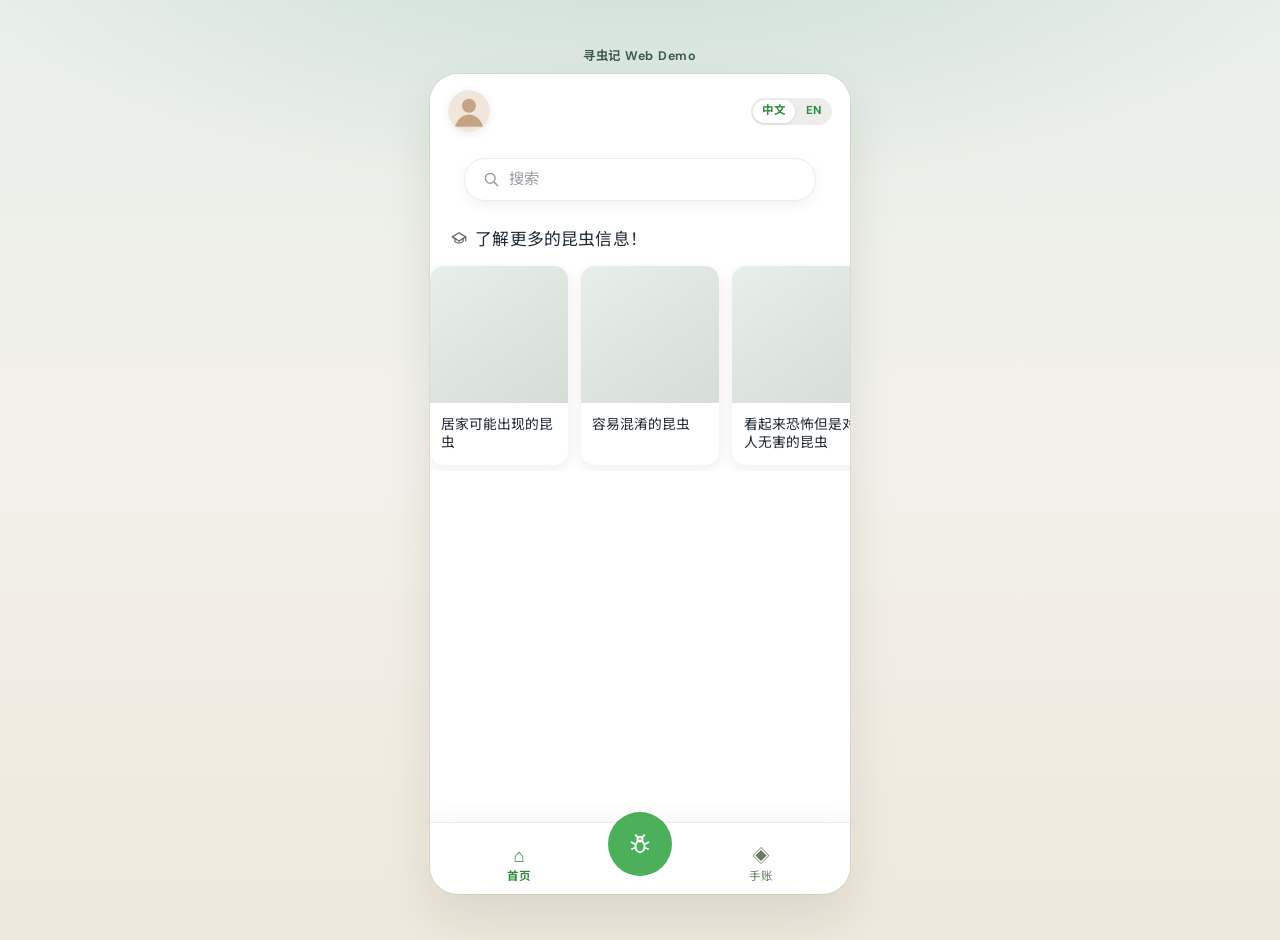
==== index.html @ 789ea796 "Publish 寻虫记 Web Demo" ====
<!DOCTYPE html>
<html lang="zh-CN">
  <head>
    <meta charset="UTF-8" />
    <meta
      name="viewport"
      content="width=device-width, initial-scale=1, viewport-fit=cover, maximum-scale=1"
    />
    <meta name="theme-color" content="#3A857E" />
    <meta name="description" content="寻虫记 · 昆虫识别与收藏" />
    <link rel="icon" type="image/png" sizes="32x32" href="./brand/favicon-32.png" />
    <link rel="icon" type="image/png" sizes="64x64" href="./brand/icon-64.png" />
    <link rel="apple-touch-icon" href="./brand/apple-touch-icon.png" />
    <link rel="manifest" href="./brand/manifest.webmanifest" />
    <title>寻虫记</title>
    <link rel="preconnect" href="https://fonts.googleapis.com" />
    <link rel="preconnect" href="https://fonts.gstatic.com" crossorigin />
    <link
      href="https://fonts.googleapis.com/css2?family=DM+Sans:ital,opsz,wght@0,9..40,400;0,9..40,500;0,9..40,600;0,9..40,700;1,9..40,400&family=Noto+Sans+SC:wght@400;500;600;700&display=swap"
      rel="stylesheet"
    />
    <style>
      html,
      body {
        margin: 0;
        min-height: 100%;
        background: #e8efe9;
      }
      #boot-splash {
        position: fixed;
        inset: 0;
        z-index: 9999;
        display: grid;
        place-items: center;
        background: #f5f5f4;
        transition: opacity 0.28s ease, visibility 0.28s ease;
      }
      #boot-splash.is-leaving {
        opacity: 0;
        visibility: hidden;
        pointer-events: none;
      }
      #boot-splash .boot-mark {
        width: min(42vw, 168px);
        height: min(42vw, 168px);
        border-radius: 28px;
        overflow: hidden;
        background: #fff url("./brand/splash-256.png") center / contain no-repeat;
        box-shadow: 0 16px 40px rgba(58, 133, 126, 0.18);
        animation: boot-breathe 1.6s ease-in-out infinite;
      }
      #boot-splash .boot-mark img {
        width: 100%;
        height: 100%;
        display: block;
        object-fit: contain;
        background: #fff;
      }
      #boot-splash .boot-caption {
        margin: 18px 0 0;
        text-align: center;
        font-family: "Noto Sans SC", "PingFang SC", "Microsoft YaHei", sans-serif;
        font-size: 15px;
        font-weight: 500;
        letter-spacing: 0.08em;
        color: #3a857e;
      }
      #boot-splash .boot-hint {
        display: none;
        box-sizing: border-box;
        max-width: 22rem;
        margin: 16px auto 0;
        padding: 12px 14px;
        border-radius: 12px;
        background: #fff;
        color: #3a4a48;
        font-family: "Noto Sans SC", "PingFang SC", "Microsoft YaHei", sans-serif;
        font-size: 13px;
        font-weight: 400;
        line-height: 1.55;
        letter-spacing: 0;
        text-align: left;
      }
      #boot-splash .boot-hint a {
        color: #2f6f69;
        word-break: break-all;
      }
      @keyframes boot-breathe {
        0%,
        100% {
          opacity: 0.78;
          transform: scale(0.96);
        }
        50% {
          opacity: 1;
          transform: scale(1);
        }
      }
      @media (prefers-reduced-motion: reduce) {
        #boot-splash .boot-mark {
          animation: none;
        }
      }
    </style>
    <script type="module" crossorigin src="./assets/index-dEVXGHU-.js"></script>
    <link rel="stylesheet" crossorigin href="./assets/index-CAF-JW89.css">
  </head>
  <body>
    <div id="boot-splash" aria-busy="true" aria-live="polite">
      <div>
        <div class="boot-mark">
          <img src="./brand/splash-256.png" width="168" height="168" alt="寻虫记" onerror="this.style.visibility='hidden'" />
        </div>
        <p class="boot-caption" id="boot-caption">正在打开寻虫记</p>
        <p class="boot-hint" id="boot-hint">
          这一页只是启动画面，不能点。你现在打开的是本地下载的网页文件，程序进不来。请把下面这一整行复制到地址栏打开：
          <br />
          <a id="boot-demo-link" href="https://holycube.github.io/xunchongji-web/">https://holycube.github.io/xunchongji-web/</a>
        </p>
      </div>
    </div>
    <div id="root"></div>
    <script>
      (function () {
        var splash = document.getElementById("boot-splash");
        var hint = document.getElementById("boot-hint");
        var caption = document.getElementById("boot-caption");
        var isLocalFile = location.protocol === "file:";
        if (isLocalFile && hint) {
          hint.style.display = "block";
          if (caption) caption.textContent = "还没进入软件";
          return;
        }
        window.setTimeout(function () {
          if (splash && !splash.classList.contains("is-leaving")) {
            splash.classList.add("is-leaving");
          }
        }, 8000);
      })();
    </script>
  </body>
</html>
---- assets/index-CAF-JW89.css ----
.guide-screen{height:100%;min-height:100%;display:flex;flex-direction:column;background:#f3f8f1;overflow:hidden}.guide-topbar{flex:0 0 auto;display:grid;grid-template-columns:2.5rem 1fr 2.5rem;align-items:center;gap:.35rem;padding:.65rem .75rem;padding-top:calc(.65rem + env(safe-area-inset-top,0px));border-bottom:1px solid rgba(0,0,0,.06);background:#fffffff5;position:sticky;top:0;z-index:4}.guide-topbar-btn{appearance:none;border:0;background:transparent;width:2.5rem;height:2.5rem;border-radius:50%;font:inherit;font-size:1.25rem;color:var(--ink);cursor:pointer}.guide-topbar-btn:hover{background:var(--accent-soft)}.guide-topbar-title{margin:0;text-align:center;font-size:1.05rem;font-weight:700}.guide-topbar-spacer{width:2.5rem;height:2.5rem}.guide-body{flex:1 1 auto;min-height:0;padding:0;padding-bottom:calc(env(safe-area-inset-bottom,0px) + 1.5rem);overflow-y:auto;-webkit-overflow-scrolling:touch}.guide-slide{margin:0;padding:1.35rem 1.15rem 1.5rem;border-radius:0;box-shadow:none;border:0;break-inside:avoid}.guide-slide--promo{background:transparent;box-shadow:none}.guide-slide--full-card{padding:0;overflow:hidden;background:transparent}.guide-full-card-img{display:block;width:100%;height:auto;max-height:none;object-fit:contain;vertical-align:top}.guide-sr-only{position:absolute;width:1px;height:1px;padding:0;margin:-1px;overflow:hidden;clip:rect(0,0,0,0);white-space:nowrap;border:0}.guide-slide--doc{background:transparent;border:0;box-shadow:none;padding-bottom:2rem}.guide-slide-eyebrow{margin:0 0 .35rem;font-size:.72rem;font-weight:650;letter-spacing:.04em;color:var(--muted);text-transform:none}.guide-slide-title{margin:0;font-size:1.55rem;font-weight:750;line-height:1.25;color:var(--ink);letter-spacing:-.02em}.guide-slide-title-accent,.guide-slide--promo .guide-slide-title-accent{color:#2b7fd4}.guide-slide-sub{margin:.45rem 0 0;font-size:.92rem;line-height:1.45;color:var(--muted)}.guide-steps{list-style:none;margin:1rem 0 0;padding:0;display:flex;flex-direction:column;gap:.55rem}.guide-step{display:flex;align-items:center;gap:.7rem;padding:.65rem .75rem;border-radius:12px;background:#ffffffd9;border:1px solid rgba(220,230,216,.9)}.guide-step-n{flex:0 0 auto;width:1.65rem;height:1.65rem;border-radius:50%;display:grid;place-items:center;font-size:.85rem;font-weight:700;color:#fff;background:var(--grad-spring-vivid)}.guide-step-label{font-size:.95rem;font-weight:650;color:var(--ink)}.guide-visual{margin-top:1.05rem;margin-left:-1.15rem;margin-right:-1.15rem;border-radius:0;overflow:hidden;background:transparent;border:0}.guide-visual-img{display:block;width:100%;height:auto;max-height:none;object-fit:contain}.guide-visual--placeholder{min-height:10.5rem;margin-left:-1.15rem;margin-right:-1.15rem;display:flex;flex-direction:column;align-items:center;justify-content:center;gap:.4rem;padding:1.25rem 1rem;background:linear-gradient(135deg,#ffffff8c,#e6eee2a6);border:0;border-top:1.5px dashed #c5d4c0;border-bottom:1.5px dashed #c5d4c0;border-radius:0}.guide-visual-ph-label{font-size:.95rem;font-weight:750;color:var(--ink);letter-spacing:.06em}.guide-visual-ph-note{max-width:16rem;text-align:center;font-size:.78rem;line-height:1.4;color:var(--muted)}.guide-visual-caption{margin:0;padding:.55rem 1.15rem .7rem;font-size:.8rem;line-height:1.4;color:var(--ink);background:transparent}.guide-visual-caption--on-ph{margin-top:.35rem;padding:.4rem .65rem;border-radius:999px;background:#fff;box-shadow:0 2px 8px #1a2e180f;font-weight:600;font-size:.78rem}.guide-tags{list-style:none;margin:.9rem 0 0;padding:0;display:flex;flex-wrap:wrap;gap:.45rem}.guide-tag{display:inline-flex;align-items:center;padding:.35rem .7rem;border-radius:var(--radius-pill);font-size:.78rem;font-weight:650;border:1px solid transparent;background:#fff}.guide-tag--neutral{color:var(--ink);border-color:var(--line)}.guide-tag--good{color:#1f6b32;background:var(--accent-soft);border-color:#c8e8c4}.guide-tag--caution{color:#9a4a12;background:var(--warn-soft);border-color:#f0d4b0}.guide-tag--info{color:#1a5f9e;background:#e8f3fc;border-color:#c5daf0}.guide-bullets{margin:1rem 0 0;padding:0 0 0 1.1rem;display:flex;flex-direction:column;gap:.65rem}.guide-bullets li{font-size:.88rem;line-height:1.5;color:var(--ink)}@media print{.guide-topbar{position:static;border-bottom:0}.guide-topbar-btn,.guide-topbar-spacer{display:none}.guide-body{padding:0}.guide-slide{margin:0;min-height:90vh;box-shadow:none;border-radius:0}.tab-bar,.app-bar{display:none!important}}.home-screen{min-height:100%;display:flex;flex-direction:column;background:#fff;overflow:auto;padding-bottom:1rem}.home-header{display:flex;align-items:center;justify-content:space-between;padding:1rem 1.15rem .25rem;flex:0 0 auto}.home-search-wrap{flex:0 0 auto;display:flex;justify-content:center;padding:1.35rem 1.35rem 0}.home-search{width:100%;max-width:22rem;display:flex;align-items:center;gap:.45rem;padding:.6rem 1.05rem;border-radius:999px;background:#fff;border:1px solid #ebebeb;box-shadow:0 4px 14px #0000000f}.home-search-icon{display:grid;place-items:center;color:#9aa0a6;flex:0 0 auto}.home-search input{flex:1 1 auto;min-width:0;border:0;background:transparent;font:inherit;font-size:.95rem;color:var(--ink);outline:none}.home-search input::placeholder{color:#9aa0a6}.home-avatar-btn{position:relative;flex:0 0 auto;width:42px;height:42px;padding:0;border:0;border-radius:50%;background:#fff;box-shadow:0 2px 10px #00000014;display:grid;place-items:center;overflow:visible}.home-avatar-btn svg{display:block;width:100%;height:100%;border-radius:50%}.home-themes{flex:1 1 auto;display:flex;flex-direction:column;gap:.85rem;padding:1.55rem 0 1.25rem;min-height:0}.home-themes-head{display:flex;align-items:center;gap:.45rem;padding:0 1.25rem}.home-themes-icon{display:grid;place-items:center;color:#5f6b63;flex:0 0 auto}.home-themes-title{margin:0;font-size:1.05rem;font-weight:400;color:#1f2933;letter-spacing:.01em}.home-themes-rail{display:flex;gap:.85rem;overflow-x:auto;overflow-y:hidden;padding:.15rem 1.25rem .35rem;scroll-snap-type:x proximity;-webkit-overflow-scrolling:touch;scrollbar-width:none}.home-themes-rail::-webkit-scrollbar{display:none}.home-theme-card{appearance:none;border:0;background:#fff;flex:0 0 auto;width:8.6rem;padding:0;border-radius:14px;overflow:hidden;box-shadow:0 4px 14px #141c1014;text-align:left;scroll-snap-align:start;cursor:pointer;display:flex;flex-direction:column}.home-theme-card:active{transform:scale(.98)}.home-theme-cover{width:100%;aspect-ratio:1 / 1;background:#eef1ee;overflow:hidden}.home-theme-cover img{display:block;width:100%;height:100%;object-fit:cover}.home-theme-cover-fallback{display:block;width:100%;height:100%;background:linear-gradient(145deg,#e8eee8,#d5ddd6)}.home-theme-label{display:block;padding:.7rem .7rem .85rem;font-size:.86rem;font-weight:400;line-height:1.35;color:#1f2933}.profile-screen{--profile-hue: 72;--profile-bg0: hsl(72 55% 92%);--profile-bg1: hsl(94 48% 94%);--profile-bg2: hsl(72 20% 99%);--profile-ink: hsl(72 28% 22%);--profile-muted: hsl(72 12% 46%);--profile-card-shadow: 0 10px 28px hsl(72 30% 40% / .08);min-height:100%;display:flex;flex-direction:column;position:relative;background:linear-gradient(180deg,var(--profile-bg0) 0%,var(--profile-bg1) 38%,var(--profile-bg2) 78%);color:var(--profile-ink)}.profile-topbar{display:flex;align-items:center;justify-content:space-between;padding:.75rem 1rem .15rem;position:relative;z-index:2}.profile-back{width:42px;height:42px;border:0;background:transparent;font-size:1.85rem;line-height:1;color:var(--profile-ink);display:grid;place-items:center;padding:0}.profile-topbar-spacer{flex:1}.profile-topbar-title{flex:1;margin:0;text-align:center;font-size:1.05rem;font-weight:650;color:var(--profile-ink)}.profile-topbar-end{width:42px;height:42px;flex:0 0 auto}.profile-mail{position:relative;width:42px;height:42px;border:0;background:transparent;color:var(--profile-ink);display:grid;place-items:center;padding:0}.profile-hero{display:flex;flex-direction:column;align-items:center;gap:.75rem;padding:1.1rem 1.35rem 1.65rem;position:relative;z-index:2}.profile-avatar-wrap{position:relative;width:96px;height:96px;border-radius:50%;box-shadow:0 10px 28px hsl(var(--profile-hue) 35% 40% / .14)}.profile-avatar-svg{width:100%;height:100%;border-radius:50%;display:block}.profile-uid{margin:.55rem 0 0;font-size:1.05rem;font-weight:650;letter-spacing:.01em;color:var(--profile-ink)}.profile-body{flex:1;padding:0 1.15rem 1.8rem;position:relative;z-index:2;display:flex;flex-direction:column;gap:1.05rem}.profile-settings-body{padding-top:.85rem}.profile-dual{display:grid;grid-template-columns:1fr 1.28fr;gap:.85rem}.profile-stat-card{border:0;text-align:left;background:#fff;border-radius:20px;padding:1rem 1.05rem 1.1rem;box-shadow:var(--profile-card-shadow);color:inherit;min-height:108px;display:flex;flex-direction:column;justify-content:space-between;gap:.85rem}.profile-stat-head{display:flex;align-items:center;gap:.4rem}.profile-stat-label{font-size:.9rem;font-weight:600;color:var(--profile-ink)}.profile-stat-count{margin-left:auto;font-size:.78rem;color:var(--profile-muted)}.profile-stat-chevron{margin-left:auto;color:#c2c8bc;font-size:1.15rem;line-height:1}.profile-stat-count+.profile-stat-chevron{margin-left:.15rem}.profile-badge-row{display:flex;flex-wrap:nowrap;align-items:center;gap:.4rem}.profile-dotted-hex{display:block;color:hsl(var(--profile-hue) 14% 58%);flex:0 0 auto}.profile-dotted-hex--sm{width:26px;height:29px}.profile-dotted-hex--lg{width:72px;height:80px}.profile-badges-body{padding-top:.5rem;gap:1.25rem}.profile-badges-banner{align-self:center;display:inline-flex;align-items:center;justify-content:center;padding:.45rem 1.35rem;background:hsl(var(--profile-hue) 28% 32%);color:#fff;border-radius:4px;position:relative;box-shadow:0 2px hsl(var(--profile-hue) 28% 24%)}.profile-badges-banner:before,.profile-badges-banner:after{content:"";position:absolute;top:0;bottom:0;width:10px;background:inherit;clip-path:polygon(0 0,100% 0,100% 100%,0 70%)}.profile-badges-banner:before{left:-8px;clip-path:polygon(100% 0,100% 100%,0 85%,35% 0)}.profile-badges-banner:after{right:-8px;clip-path:polygon(0 0,65% 0,100% 85%,0 100%)}.profile-badges-banner-text{font-size:.78rem;font-weight:750;letter-spacing:.08em}.profile-badges-panel{background:#fff;border-radius:20px;box-shadow:var(--profile-card-shadow);padding:1.35rem 1rem 1.6rem;border:2px solid hsl(var(--profile-hue) 22% 42%)}.profile-badges-honeycomb{display:flex;flex-direction:column;align-items:center;gap:.55rem}.profile-badges-row{display:flex;justify-content:center;gap:.65rem}.profile-badges-row.is-offset{gap:.65rem;padding:0 2.2rem}.profile-badge-slot,.profile-badges-cell{appearance:none;border:0;background:transparent;padding:.15rem;color:hsl(var(--profile-hue) 12% 48%);cursor:pointer;display:grid;place-items:center}.profile-badge-slot:active,.profile-badges-cell:active{transform:scale(.96)}.profile-badge-modal{position:absolute;inset:0;z-index:20;background:#141c106b;display:flex;align-items:center;justify-content:center;padding:1.25rem}.profile-badge-modal-card{width:min(100%,18.5rem);background:#fff;border-radius:18px;padding:1.35rem 1.2rem 1.15rem;box-shadow:0 16px 40px #0000002e;text-align:center;display:flex;flex-direction:column;align-items:center;gap:.65rem}.profile-badge-modal-hex{color:hsl(var(--profile-hue) 12% 48%)}.profile-badge-modal-title{margin:.2rem 0 0;font-size:1.1rem;font-weight:700;color:var(--profile-ink)}.profile-badge-modal-body{margin:0;font-size:.9rem;line-height:1.5;color:var(--profile-muted)}.profile-badge-modal-close{margin-top:.45rem;appearance:none;border:0;border-radius:999px;padding:.55rem 1.4rem;background:hsl(var(--profile-hue) 42% 42%);color:#fff;font:inherit;font-size:.9rem;font-weight:650;cursor:pointer}.profile-equip-row{display:flex;flex-wrap:nowrap;gap:.45rem}.profile-equip-dot{width:28px;height:28px;border-radius:50%;border:1.5px solid hsl(var(--profile-hue) 18% 82%);box-sizing:border-box}.profile-menu{list-style:none;margin:0;padding:.2rem 0;background:#fff;border-radius:20px;box-shadow:var(--profile-card-shadow);overflow:hidden}.profile-menu-danger{margin-top:.15rem}.profile-menu-item{width:100%;display:flex;align-items:center;gap:.85rem;padding:1.1rem;border:0;background:transparent;text-align:left;color:inherit}.profile-menu-item-static{cursor:default}.profile-menu li+li .profile-menu-item{border-top:1px solid hsl(var(--profile-hue) 16% 92%)}.profile-menu-icon{width:36px;height:36px;border-radius:12px;display:grid;place-items:center;flex:0 0 auto}.profile-menu-icon-danger{background:#f8eae7;color:#a64030}.profile-menu-label{flex:1 1 auto;font-size:.95rem;font-weight:550;color:var(--profile-ink)}.profile-menu-item-danger .profile-menu-label{color:#a64030;font-weight:600}.profile-menu-meta{font-size:.82rem;color:var(--profile-muted)}.profile-menu-chevron{color:#c2c8bc;font-size:1.25rem;line-height:1}.profile-toggle{position:relative;width:44px;height:26px;border:0;border-radius:999px;padding:0;background:hsl(var(--profile-hue) 10% 82%);flex:0 0 auto;transition:background .18s ease}.profile-toggle.is-on{background:hsl(var(--profile-hue) 42% 48%)}.profile-toggle-knob{position:absolute;top:3px;left:3px;width:20px;height:20px;border-radius:50%;background:#fff;box-shadow:0 1px 4px #00000029;transition:transform .18s ease}.profile-toggle.is-on .profile-toggle-knob{transform:translate(18px)}.profile-hint{margin:.2rem 0 0;text-align:center;font-size:.82rem;color:var(--profile-muted)}.search-screen{min-height:100%;display:flex;flex-direction:column;background:#fff;color:var(--ink)}.search-topbar{display:flex;align-items:center;gap:.35rem;padding:.55rem .75rem .55rem .35rem;border-bottom:1px solid #ececec;flex:0 0 auto;background:#fff;position:sticky;top:0;z-index:3}.search-back{width:40px;height:40px;border:0;background:transparent;font-size:1.75rem;line-height:1;color:#333;display:grid;place-items:center;padding:0;flex:0 0 auto}.search-field{flex:1 1 auto;min-width:0;display:flex;align-items:center;gap:.35rem;position:relative}.search-field input{width:100%;border:0;outline:none;background:transparent;font:inherit;font-size:1.05rem;font-weight:550;color:#1a1a1a;padding:.45rem 1.8rem .45rem .15rem}.search-field input::placeholder{color:#9aa0a6;font-weight:400}.search-clear{position:absolute;right:0;top:50%;transform:translateY(-50%);width:28px;height:28px;border:0;border-radius:50%;background:#e8e8e8;color:#666;font-size:1.1rem;line-height:1;display:grid;place-items:center;padding:0}.search-body{flex:1 1 auto;min-height:0;overflow:auto}.search-hint,.search-empty{margin:2.5rem 1.25rem;text-align:center;font-size:.9rem;color:var(--muted)}.search-list{list-style:none;margin:0;padding:0}.search-row{width:100%;display:flex;align-items:center;gap:.85rem;padding:.72rem .95rem;border:0;border-bottom:1px solid #efefef;background:#fff;text-align:left;color:inherit}.search-thumb{width:52px;height:52px;border-radius:10px;overflow:hidden;flex:0 0 auto;background:#f1f3ef;display:grid;place-items:center}.search-thumb img{width:100%;height:100%;object-fit:cover;display:block}.search-thumb-fallback{font-size:1.1rem;font-weight:650;color:var(--accent-deep)}.search-text{flex:1 1 auto;min-width:0;display:flex;flex-direction:column;gap:.2rem}.search-hit-name{font-size:.98rem;font-weight:550;color:#1a1a1a;line-height:1.35;word-break:break-word}.search-hit-mark{background:transparent;color:#e91e63;font-weight:650;padding:0}.search-sci{font-size:.8rem;color:#8a8f88;font-style:italic;line-height:1.3;white-space:nowrap;overflow:hidden;text-overflow:ellipsis}.search-chevron{flex:0 0 auto;color:#c5c5c5;font-size:1.25rem;line-height:1}.sr-only{position:absolute;width:1px;height:1px;padding:0;margin:-1px;overflow:hidden;clip:rect(0,0,0,0);white-space:nowrap;border:0}.theme-screen{min-height:100%;display:flex;flex-direction:column;background:#f4f5f4;overflow:auto}.theme-topbar{flex:0 0 auto;display:flex;align-items:center;padding:.55rem .7rem .15rem;background:#f4f5f4;position:sticky;top:0;z-index:2}.theme-back{appearance:none;border:0;background:transparent;width:2.4rem;height:2.4rem;border-radius:50%;font-size:1.7rem;line-height:1;color:#1f2933;display:grid;place-items:center;cursor:pointer}.theme-body{flex:1 1 auto;padding:.35rem 1rem 1.6rem;display:flex;flex-direction:column;gap:1rem}.theme-title{margin:0;padding:0 .15rem;font-size:1.55rem;font-weight:400;line-height:1.25;color:#1f2933}.theme-empty{margin:1.5rem .2rem;color:#6b7280;font-size:.95rem}.theme-grid{display:grid;grid-template-columns:1fr 1fr;gap:.85rem}.theme-card{appearance:none;border:0;background:#fff;border-radius:16px;overflow:hidden;padding:0;text-align:left;box-shadow:0 4px 16px #141c1012;cursor:pointer;display:flex;flex-direction:column;min-width:0}.theme-card:active{transform:scale(.985)}.theme-card-media{width:100%;aspect-ratio:1 / 1;background:#e8ece8;overflow:hidden}.theme-card-media img{display:block;width:100%;height:100%;object-fit:cover}.theme-card-fallback{display:block;width:100%;height:100%;background:linear-gradient(145deg,#e8eee8,#d5ddd6)}.theme-card-text{display:flex;flex-direction:column;gap:.2rem;padding:.7rem .75rem .85rem;min-width:0}.theme-card-name{font-size:.95rem;font-weight:400;color:#1f2933;line-height:1.3;word-break:break-word}.theme-card-sci{font-size:.78rem;font-style:italic;color:#8a9399;line-height:1.3;word-break:break-word}:root{--fab-hl: #9ee08a;--grad-spring: linear-gradient(135deg, #6ecf78 0%, #b8e070 100%);--grad-spring-vivid: radial-gradient( circle at 35% 30%, var(--fab-hl) 0%, #5cbf68 42%, #3d9e4a 100% );--grad-spring-soft: linear-gradient(160deg, #f7fcf4 0%, #ffffff 55%, #fffdf3 100%);--bg: #ffffff;--bg-wash: #f3f7f0;--panel: #ffffff;--ink: #1a2e18;--muted: #6a7a66;--accent: #4caf5a;--accent-deep: #2f8a3c;--accent-soft: #eaf7e6;--warn: #b45309;--warn-soft: #fef3e6;--line: #e6eee2;--radius-sheet: 28px;--radius-card: 18px;--radius-pill: 999px;--phone-w: 420px;--bar-h: 52px;--tab-h: 72px;--fab-size: 64px;--font: "DM Sans", "Noto Sans SC", "PingFang SC", "Microsoft YaHei", sans-serif;--shadow-soft: 0 12px 32px rgba(26, 46, 24, .08);--shadow-float: 0 16px 40px rgba(76, 175, 90, .14);--shadow-fab: 0 12px 28px rgba(61, 158, 74, .4)}*{box-sizing:border-box}html,body,#root{margin:0;min-height:100%}body{font-family:var(--font);color:var(--ink);background:var(--bg-wash);-webkit-font-smoothing:antialiased}button,input{font:inherit}button{cursor:pointer}img{max-width:100%;display:block}a{color:inherit}.demo-stage{width:100%;min-height:100vh;min-height:100dvh;display:flex;flex-direction:column;align-items:center;justify-content:center}.demo-stage-kicker{display:none;margin:0 0 .65rem;font-size:.78rem;font-weight:650;letter-spacing:.06em;color:#3a5a52}.phone{width:100%;max-width:var(--phone-w);min-height:100vh;height:100vh;margin:0 auto;background:var(--bg);display:flex;flex-direction:column;position:relative;overflow:hidden}@media(min-width:480px){body{padding:1.25rem 0;display:flex;justify-content:center;align-items:center;background:radial-gradient(1200px 520px at 50% -10%,rgba(122,176,158,.28),transparent 58%),linear-gradient(180deg,#e8efe9,#f3f1ea 48%,#efe8dc)}.demo-stage-kicker{display:block}.phone{height:min(820px,calc(100vh - 4.2rem));min-height:min(820px,calc(100vh - 4.2rem));max-height:calc(100vh - 4.2rem);border-radius:28px;box-shadow:0 0 0 1px #1a2e180f,0 22px 48px #1a2e181a}}.app-main{flex:1 1 auto;overflow-y:auto;overflow-x:hidden;padding-bottom:calc(var(--tab-h) + env(safe-area-inset-bottom,0px) + .5rem);position:relative;min-height:0}.app-main.no-tab{padding-bottom:0}.app-main.immersive{padding-bottom:0;overflow:hidden;flex:1 1 0;min-height:0;display:flex;flex-direction:column}.screen-enter{animation:screen-in .24s ease-out}@keyframes screen-in{0%{opacity:0;transform:translateY(8px)}to{opacity:1;transform:none}}.app-bar{flex:0 0 var(--bar-h);display:flex;align-items:center;gap:.35rem;padding:0 .65rem;background:#ffffffeb;-webkit-backdrop-filter:blur(12px);backdrop-filter:blur(12px);border-bottom:1px solid transparent;position:sticky;top:0;z-index:8}.app-bar.overlay{position:absolute;left:0;right:0;background:transparent;border:none;color:#fff;z-index:12;flex:none}.back-btn{width:40px;height:40px;border:none;border-radius:12px;background:transparent;color:var(--accent-deep);font-size:1.6rem;line-height:1;display:grid;place-items:center}.app-bar.overlay .back-btn{color:#fff;background:#00000047}.app-bar-title{margin:0;flex:1;text-align:center;font-size:1rem;font-weight:650;color:var(--accent-deep)}.app-bar.overlay .app-bar-title{color:#fff}.app-bar-spacer{width:40px;flex:0 0 auto}.locale-toggle{display:inline-flex;align-items:center;gap:2px;padding:2px;border-radius:999px;background:#1a2e1814;flex:0 0 auto}.locale-toggle button{border:0;background:transparent;color:var(--accent-deep);font-size:.72rem;font-weight:700;line-height:1;padding:.35rem .55rem;border-radius:999px}.locale-toggle button.is-on{background:#fff;box-shadow:0 1px 3px #1a2e181f}.locale-toggle.is-light{background:#ffffff38}.locale-toggle.is-light button{color:#fff}.locale-toggle.is-light button.is-on{background:#ffffffeb;color:var(--accent-deep)}.btn{border:1px solid transparent;border-radius:14px;padding:.72rem 1.05rem;font-size:.95rem;font-weight:600;transition:transform .15s,box-shadow .15s,background .15s}.btn:active{transform:scale(.98)}.btn.block{width:100%}.btn.primary{background:var(--grad-spring);color:var(--ink);border:none;box-shadow:var(--shadow-fab)}.btn.ghost{background:var(--panel);border-color:var(--line);color:var(--ink);box-shadow:0 4px 14px #1a2e180a}.float-panel{background:var(--panel);border-radius:var(--radius-sheet);box-shadow:var(--shadow-float);border:1px solid rgba(230,238,226,.9)}.float-panel.soft{box-shadow:var(--shadow-soft);border-radius:var(--radius-card);padding:.85rem 1rem 1rem}.capture-hero{padding:1.4rem 1.15rem 1.25rem;text-align:center;margin-bottom:.85rem}.capture-hero-visual{position:relative;width:120px;height:120px;margin:.2rem auto 1.1rem;display:grid;place-items:center}.capture-hero-ring{position:absolute;inset:0;border-radius:50%;background:var(--grad-spring-vivid);opacity:.95;box-shadow:var(--shadow-fab);animation:fab-pulse 2.4s ease-in-out infinite}.capture-hero-icon{position:relative;z-index:1;font-size:2rem;color:#fff;text-shadow:0 2px 8px rgba(26,46,24,.2)}@keyframes fab-pulse{0%,to{transform:scale(1);filter:brightness(1)}50%{transform:scale(1.04);filter:brightness(1.05)}}.capture-hero-actions{display:flex;flex-direction:column;gap:.6rem}.btn.muted{background:transparent;border-color:var(--line);color:var(--muted);font-weight:500;font-size:.85rem}.btn:disabled{opacity:.55;cursor:not-allowed;box-shadow:none}.lead{margin:0 0 .75rem;font-size:1.08rem;font-weight:650}.hint{margin:-.35rem 0 1rem;font-size:.85rem;color:var(--muted)}.empty{color:var(--muted);font-size:.9rem}.pad{padding:1.1rem 1.15rem .5rem}.tab-bar{position:absolute;left:0;right:0;bottom:0;height:calc(var(--tab-h) + env(safe-area-inset-bottom,0px));padding-bottom:env(safe-area-inset-bottom,0px);display:grid;grid-template-columns:1fr var(--fab-size) 1fr;align-items:end;background:#fff;border-top:1px solid var(--line);z-index:20;box-shadow:0 -6px 20px #1a2e180a}.tab{border:none;background:transparent;color:var(--muted);font-size:.72rem;display:flex;flex-direction:column;align-items:center;justify-content:center;gap:.12rem;padding:.45rem .35rem .55rem;min-height:56px}.tab.active{color:var(--accent-deep);font-weight:650}.tab-icon{font-size:1.15rem;line-height:1}.tab-fab-slot{display:flex;justify-content:center;position:relative;height:100%}.tab-fab{position:absolute;bottom:calc(18px + env(safe-area-inset-bottom,0px));width:var(--fab-size);height:var(--fab-size);border-radius:50%;border:0;background:var(--accent);color:#fff;box-shadow:none;display:grid;place-items:center;z-index:2;padding:0;box-sizing:border-box;transition:background .15s ease,box-shadow .15s ease,border-color .15s ease,color .15s ease}.tab-fab-svg{width:26px;height:26px;display:block}.tab-fab.active{box-shadow:0 0 0 3px #6fcf7a47}.capture-grid{display:grid;grid-template-columns:1fr 1fr;gap:.7rem}.demo-card{position:relative;display:flex;flex-direction:column;align-items:flex-start;gap:.35rem;text-align:left;border:1.5px dashed rgba(111,207,122,.45);background:var(--panel);border-radius:var(--radius-card);padding:.9rem;min-height:118px;overflow:hidden;box-shadow:0 6px 18px #1a2e180a}.demo-card:before{display:none}.demo-card:hover{border-color:var(--accent);background:#f7fcf4}.demo-tag{font-size:.68rem;font-weight:650;padding:.12rem .45rem;border-radius:var(--radius-pill);position:relative;z-index:1}.demo-tag.beneficial{background:var(--accent-soft);color:var(--accent-deep)}.demo-tag.call{background:#eef6e6;color:var(--accent-deep)}.demo-tag.pest{background:var(--warn-soft);color:var(--warn)}.demo-tag.pending{background:#f1f2ee;color:var(--muted)}.demo-name{font-size:1.05rem;font-weight:700;position:relative;z-index:1}.demo-desc{font-size:.78rem;color:var(--muted);position:relative;z-index:1}.advanced{margin-top:1.1rem;font-size:.85rem;color:var(--muted)}.advanced summary{cursor:pointer;color:var(--accent-deep)}.file-label{display:flex;flex-direction:column;gap:.4rem;margin-top:.65rem;font-size:.85rem}.status{min-height:1.2em;margin:.85rem 0 0;font-size:.85rem;color:var(--muted)}.camera-screen{flex:1 1 auto;min-height:0;width:100%;display:flex;flex-direction:column;position:relative;background:#0f1a12;z-index:5}.camera-view{flex:1 1 auto;position:relative;overflow:hidden;min-height:0}.camera-video{width:100%;height:100%;object-fit:cover;display:block;background:#122018}.camera-fallback{position:absolute;inset:0;display:grid;place-items:center;padding:2rem;text-align:center;color:#ffffffd9;background:linear-gradient(160deg,#1a2e18,#243528);font-size:.92rem;line-height:1.5}.camera-view .scan-frame{inset:14% 12%}.camera-view .scan-line{left:14%;right:14%}.camera-hint{position:static;margin:0;padding:.15rem .2rem .35rem;text-align:center;color:#fffffff2;font-size:.78rem;line-height:1.35;text-shadow:0 1px 6px rgba(0,0,0,.4);pointer-events:none;z-index:auto}.camera-clue-tray{position:absolute;left:.55rem;right:.55rem;bottom:.5rem;z-index:4;display:flex;flex-direction:column;gap:.32rem;padding:.38rem .42rem .42rem;border-radius:14px;background:#08100c47;backdrop-filter:blur(8px);-webkit-backdrop-filter:blur(8px);border:1px solid rgba(255,255,255,.1);box-shadow:none;pointer-events:auto}.camera-clue-slots{display:grid;grid-template-columns:repeat(4,minmax(0,1fr));gap:.28rem}.camera-clue-slot{position:relative;min-height:56px;border:1.5px dashed rgba(255,255,255,.32);border-radius:10px;background:#ffffff0d;color:#ffffffe0;overflow:hidden}.camera-clue-slot.filled{border-style:solid;border-color:#c8f0a86b;background:#12201838}.camera-clue-slot.active{border-color:#6ecf78f2;box-shadow:0 0 0 2px #6ecf7847}.camera-clue-slot.disabled{opacity:.55}.camera-clue-slot.recording{border-style:solid;border-color:#ff7864b3;background:#ff5a4629;animation:camera-rec-pulse 1.1s ease-in-out infinite}.camera-clue-slot-main{width:100%;height:100%;display:flex;flex-direction:column;align-items:center;gap:.12rem;padding:.22rem .15rem .28rem;border:none;background:transparent;color:inherit}.camera-clue-thumb{width:100%;height:34px;object-fit:cover;border-radius:6px;display:block}.camera-clue-empty{width:100%;height:34px;display:grid;place-items:center;font-size:1.05rem;font-weight:500;color:#ffffff8c;line-height:1}.camera-clue-audio-empty{font-size:1rem;color:#e8f4c4b8}.camera-clue-audio-body{width:100%;height:34px;display:flex;flex-direction:column;align-items:center;justify-content:center;gap:.12rem}.camera-clue-wave{display:flex;align-items:flex-end;justify-content:center;gap:2px;height:14px}.camera-clue-wave i{display:block;width:2px;border-radius:1px;background:#c8f0a8e6;height:40%}.camera-clue-wave i:nth-child(1){height:35%}.camera-clue-wave i:nth-child(2){height:70%}.camera-clue-wave i:nth-child(3){height:100%}.camera-clue-wave i:nth-child(4){height:55%}.camera-clue-wave i:nth-child(5){height:80%}.camera-clue-slot.recording .camera-clue-wave i{background:#ffb4a0f2;animation:camera-wave-bounce .7s ease-in-out infinite}.camera-clue-slot.recording .camera-clue-wave i:nth-child(2){animation-delay:.08s}.camera-clue-slot.recording .camera-clue-wave i:nth-child(3){animation-delay:.16s}.camera-clue-slot.recording .camera-clue-wave i:nth-child(4){animation-delay:.24s}.camera-clue-slot.recording .camera-clue-wave i:nth-child(5){animation-delay:.32s}.camera-clue-audio-time{font-size:.62rem;font-weight:650;letter-spacing:.02em;color:#eef8d8f2;line-height:1}.camera-clue-label{font-size:.62rem;font-weight:600;letter-spacing:.02em;color:#ffffffe0}.camera-clue-clear{position:absolute;top:1px;right:1px;width:16px;height:16px;padding:0;border:none;border-radius:50%;background:#00000080;color:#fff;font-size:.78rem;line-height:16px;text-align:center;z-index:1}@keyframes camera-rec-pulse{0%,to{opacity:1}50%{opacity:.72}}@keyframes camera-wave-bounce{0%,to{transform:scaleY(.55)}50%{transform:scaleY(1)}}.camera-start-identify{width:100%;height:34px;display:inline-flex;align-items:center;justify-content:center;border:1px solid rgba(210,220,200,.18);border-radius:999px;background:#78847638;color:#ebf0e69e;font-size:.84rem;font-weight:650;letter-spacing:.02em;backdrop-filter:blur(4px);-webkit-backdrop-filter:blur(4px);transition:background .18s ease,border-color .18s ease,color .18s ease,box-shadow .18s ease,transform .18s ease}.camera-start-identify[data-ready=true]{border-color:#96de9b8c;background:#469e56b8;color:#fff;animation:identify-ready-breathe 2.4s ease-in-out infinite}.camera-start-identify:disabled{cursor:default}.camera-start-identify[data-ready=true]:not(:disabled):active{transform:scale(.985)}@keyframes identify-ready-breathe{0%,to{box-shadow:0 0 #6ecf782e}50%{box-shadow:0 0 0 5px #6ecf7814}}@media(prefers-reduced-motion:reduce){.camera-start-identify[data-ready=true]{animation:none}}.camera-close,.camera-demo-toggle{position:absolute;top:calc(.75rem + env(safe-area-inset-top,0px));z-index:6;border:none;color:#fff;background:#12201873;-webkit-backdrop-filter:blur(6px);backdrop-filter:blur(6px)}.camera-close{left:.85rem;width:36px;height:36px;border-radius:50%;font-size:1.35rem;line-height:1}.camera-demo-toggle{right:.85rem;height:32px;padding:0 .7rem;border-radius:var(--radius-pill);font-size:.75rem;font-weight:600}.camera-demo-panel{position:absolute;left:.75rem;right:.75rem;top:calc(3.2rem + env(safe-area-inset-top,0px));z-index:6;max-height:42%;overflow:auto;padding:.75rem}.camera-dock{position:relative;flex:0 0 auto;height:calc(108px + env(safe-area-inset-bottom,0px));padding-bottom:env(safe-area-inset-bottom,0px);background:#fff;display:grid;place-items:center}.camera-shutter{position:relative;width:74px;height:74px;border-radius:50%;border:0;background:var(--accent);color:#fff;box-shadow:none;padding:0;display:grid;place-items:center;box-sizing:border-box;transition:background .15s ease,box-shadow .15s ease,border-color .15s ease,color .15s ease}.camera-shutter .tab-fab-svg{width:28px;height:28px}.camera-shutter:disabled{opacity:.6}.camera-shutter.recording{border-radius:50%;border:3px solid #fff;background:#e85a4a;color:#fff;box-shadow:none}.camera-import{position:absolute;right:1.15rem;bottom:calc(28px + env(safe-area-inset-bottom,0px));width:40px;height:40px;border-radius:12px;border:1px solid var(--line);background:var(--bg-wash);color:var(--accent-deep);font-size:1.1rem;line-height:1;display:grid;place-items:center}.camera-import:disabled{opacity:.5}.camera-status{position:absolute;left:1rem;right:1rem;top:calc(3.4rem + env(safe-area-inset-top,0px));margin:0;text-align:center;font-size:.78rem;color:#fff;text-shadow:0 1px 6px rgba(0,0,0,.5);pointer-events:none;z-index:5}.scanning-screen{position:relative;flex:1 1 auto;min-height:0;width:100%;display:flex;flex-direction:column;align-items:center;padding:1.1rem 1.2rem calc(.85rem + env(safe-area-inset-bottom,0px));background:#fff;overflow:hidden}.scan-close{align-self:flex-start;width:36px;height:36px;border:none;border-radius:50%;background:#e8eee6;color:var(--ink);font-size:1.25rem;line-height:1;margin-bottom:.35rem}.scan-stage{width:100%;max-width:300px;aspect-ratio:3 / 4;max-height:min(46vh,360px);border-radius:22px;overflow:hidden;position:relative;background:#1a2e18;margin-top:.35rem;box-shadow:var(--shadow-float);flex:0 1 auto}.scan-stage img{width:100%;height:100%;object-fit:cover;opacity:.92}.scan-stage .placeholder{width:100%;height:100%;display:grid;place-items:center;font-size:3rem;background:var(--grad-spring-soft);color:var(--accent-deep)}.scan-grid{position:absolute;inset:0;background-image:linear-gradient(rgba(255,255,255,.08) 1px,transparent 1px),linear-gradient(90deg,rgba(255,255,255,.08) 1px,transparent 1px);background-size:18px 18px;pointer-events:none;mix-blend-mode:soft-light}.scan-frame{position:absolute;inset:18px;pointer-events:none}.scan-frame .corner{position:absolute;width:28px;height:28px;border-color:transparent;border-style:solid;border-width:3px}.scan-frame .tl{top:0;left:0;border-top-color:#6ecf78;border-left-color:#6ecf78}.scan-frame .tr{top:0;right:0;border-top-color:#b8e070;border-right-color:#b8e070}.scan-frame .bl{bottom:0;left:0;border-bottom-color:#b8e070;border-left-color:#6ecf78}.scan-frame .br{bottom:0;right:0;border-bottom-color:#6ecf78;border-right-color:#b8e070}.scan-line{position:absolute;left:22px;right:22px;height:2px;background:var(--grad-spring);box-shadow:0 0 12px #6ecf78cc;animation:scan-move 1.5s ease-in-out infinite}@keyframes scan-move{0%{top:22px;opacity:.4}50%{opacity:1}to{top:calc(100% - 24px);opacity:.4}}.scan-caption{margin:.85rem 0 0;font-weight:650;color:var(--accent-deep)}.scan-sub{margin:.3rem 0 0;font-size:.82rem;color:var(--muted);text-align:center;padding:0 .5rem}.scan-creature{position:relative;width:96px;height:96px;margin:.65rem auto .55rem;flex:0 0 auto;overflow:hidden;pointer-events:none}.scan-creature-compound{display:grid;place-items:center}.sc-hex{position:absolute;width:18px;height:20px;left:50%;top:50%;margin:-10px 0 0 -9px;background:var(--accent);clip-path:polygon(50% 0%,100% 25%,100% 75%,50% 100%,0% 75%,0% 25%);opacity:.55;animation-duration:1.8s;animation-timing-function:ease-in-out;animation-iteration-count:infinite}.sc-hex-1{animation-name:sc-hex-1;animation-delay:0s}.sc-hex-2{animation-name:sc-hex-2;animation-delay:.12s}.sc-hex-3{animation-name:sc-hex-3;animation-delay:.24s}.sc-hex-4{animation-name:sc-hex-4;animation-delay:.36s}.sc-hex-5{animation-name:sc-hex-5;animation-delay:.48s}.sc-hex-6{animation-name:sc-hex-6;animation-delay:.6s}.sc-hex-7{animation-name:sc-hex-7;animation-delay:.72s}@keyframes sc-hex-1{0%,to{opacity:.55;transform:translate(0) scale(.92)}50%{opacity:1;transform:translate(0) scale(1.06)}}@keyframes sc-hex-2{0%,to{opacity:.35;transform:translateY(-22px) scale(.9)}50%{opacity:.9;transform:translateY(-22px) scale(1.04)}}@keyframes sc-hex-3{0%,to{opacity:.35;transform:translate(19px,-11px) scale(.9)}50%{opacity:.9;transform:translate(19px,-11px) scale(1.04)}}@keyframes sc-hex-4{0%,to{opacity:.35;transform:translate(19px,11px) scale(.9)}50%{opacity:.9;transform:translate(19px,11px) scale(1.04)}}@keyframes sc-hex-5{0%,to{opacity:.35;transform:translateY(22px) scale(.9)}50%{opacity:.9;transform:translateY(22px) scale(1.04)}}@keyframes sc-hex-6{0%,to{opacity:.35;transform:translate(-19px,11px) scale(.9)}50%{opacity:.9;transform:translate(-19px,11px) scale(1.04)}}@keyframes sc-hex-7{0%,to{opacity:.35;transform:translate(-19px,-11px) scale(.9)}50%{opacity:.9;transform:translate(-19px,-11px) scale(1.04)}}@media(prefers-reduced-motion:reduce){.sc-hex{animation:none!important}}.xingse-screen{position:relative;flex:1 1 auto;min-height:0;height:100%;overflow:hidden;background:#122018}.xingse-photo-layer{position:absolute;inset:0;z-index:0;overflow:hidden;background:#122018}.xingse-photo-layer img{width:100%;height:100%;object-fit:cover;opacity:.96}.xingse-user-fallback{width:100%;height:100%;display:grid;place-items:center;font-size:3rem;color:#fff;background:var(--grad-spring-soft);color:var(--accent-deep)}.xingse-frame{position:absolute;inset:56px 48px 48px;pointer-events:none}.xingse-frame .corner{position:absolute;width:22px;height:22px;border-style:solid;border-color:transparent;border-width:2.5px}.xingse-frame .tl{top:0;left:0;border-top-color:#fff;border-left-color:#fff}.xingse-frame .tr{top:0;right:0;border-top-color:#fff;border-right-color:#fff}.xingse-frame .bl{bottom:0;left:0;border-bottom-color:#fff;border-left-color:#fff}.xingse-frame .br{bottom:0;right:0;border-bottom-color:#fff;border-right-color:#fff}.xingse-user-label{position:absolute;left:0;right:0;bottom:18px;margin:0;text-align:center;font-size:.78rem;color:#ffffffeb;text-shadow:0 1px 4px rgba(0,0,0,.35);pointer-events:none}.xingse-sheet{position:absolute;left:0;right:0;bottom:0;z-index:2;max-height:min(84vh,680px);background:#fff;border-radius:var(--radius-sheet) var(--radius-sheet) 0 0;padding:0;box-shadow:var(--shadow-float);display:flex;flex-direction:column;overflow:hidden;transition:transform .28s ease;will-change:transform}.xingse-sheet.dragging{transition:none}.xingse-sheet-grab{flex:0 0 auto;padding:.4rem 1.2rem .15rem;touch-action:none;cursor:grab;display:flex;flex-direction:column;align-items:center;gap:.15rem;-webkit-user-select:none;user-select:none}.xingse-sheet-grab:active{cursor:grabbing}.xingse-handle{width:36px;height:4px;border-radius:999px;background:#cfd9cb}.xingse-grab-hint{font-size:.72rem;color:var(--muted);line-height:1.2}.xingse-copy{flex:0 0 auto;padding:0 1.2rem;display:flex;flex-direction:column;gap:.18rem}.xingse-head{display:flex;flex-wrap:wrap;align-items:center;justify-content:center;gap:.4rem;min-height:1.7rem;padding:0}.xingse-name{margin:0;font-size:1.28rem;font-weight:750;text-align:center}.xingse-sub{margin:0;text-align:center;font-size:.8rem;color:var(--muted);line-height:1.35}.xingse-tips-scroll{max-height:4.2rem;overflow-y:auto;-webkit-overflow-scrolling:touch;overscroll-behavior:contain;scrollbar-width:thin;padding:0 .05rem}.xingse-tip-line{margin:0 0 .28rem;font-size:.8rem;line-height:1.35;color:var(--muted)}.xingse-tip-line:last-child{margin-bottom:0}.xingse-tip-idx{display:inline-block;min-width:1.05rem;margin-right:.22rem;font-weight:700;color:var(--accent-deep)}.xingse-sub-tips{text-align:left;white-space:pre-line;max-height:2.7rem;overflow:hidden;padding:0 .15rem}.xingse-conf{margin:0;flex:0 0 auto;text-align:center;font-size:.74rem;color:var(--accent-deep);font-variant-numeric:tabular-nums}.xingse-track{display:flex;gap:12px;overflow-x:auto;scroll-snap-type:x mandatory;-webkit-overflow-scrolling:touch;padding:.55rem 0 .1rem;scrollbar-width:none;flex:0 0 auto;scroll-padding-inline:calc(50% - 66px)}.xingse-track::-webkit-scrollbar{display:none}.xingse-track-spacer{flex:0 0 max(calc(50% - 66px),1.25rem);width:max(calc(50% - 66px),1.25rem);pointer-events:none}.xingse-item{flex:0 0 132px;scroll-snap-align:center;border:none;background:transparent;padding:0;opacity:.55;transition:opacity .2s ease}.xingse-item.active{opacity:1}.xingse-circle{position:relative;width:132px;height:132px;border-radius:50%;overflow:hidden;background:var(--grad-spring-soft);box-shadow:0 10px 22px #1a2e181f;display:grid;place-items:center;transform:scale(.88);transform-origin:center center;transition:transform .2s ease;will-change:transform}.xingse-item.active .xingse-circle{transform:scale(1)}.xingse-circle img{width:100%;height:100%;object-fit:cover}.xingse-emoji{font-size:2.2rem;line-height:1}.xingse-placeholder{display:flex;flex-direction:column;align-items:center;justify-content:center;gap:.25rem;padding:.4rem}.xingse-ph-name{font-size:.82rem;font-weight:700;color:var(--ink);opacity:.85}.xingse-tap{position:absolute;left:0;right:0;bottom:0;padding:.35rem .3rem .45rem;background:linear-gradient(transparent,#0000009e);color:#fff;font-size:.68rem;font-weight:600}.xingse-dots{display:flex;justify-content:center;gap:.35rem;margin:.35rem 0 .4rem;flex:0 0 auto}.xingse-dots .dot{width:6px;height:6px;border-radius:50%;background:#d5e0d2;border:none;padding:0;cursor:pointer}.xingse-dots .dot.on{background:var(--accent);width:16px;border-radius:999px}.xingse-actions{flex:0 0 auto;display:flex;flex-direction:column;gap:.35rem;padding:0 1.2rem calc(.7rem + env(safe-area-inset-bottom,0px));background:#fff}.xingse-cta{margin:0;border-radius:var(--radius-pill)!important;color:#fff!important;font-weight:700;flex:0 0 auto}.xingse-sheet .btn{padding:.48rem .9rem;font-size:.86rem;line-height:1.2;min-height:40px}.xingse-sheet .btn.ghost,.xingse-sheet .btn.xingse-secondary{margin:0;border-radius:var(--radius-pill);flex:0 0 auto;padding:.42rem .9rem;font-size:.8rem;min-height:38px}.candidates{list-style:none;margin:0 0 1rem;padding:0;display:flex;flex-direction:column;gap:.6rem}.cand{width:100%;text-align:left;border:1px solid var(--line);background:var(--panel);border-radius:var(--radius-card);padding:.95rem 1rem}.cand.active{border-color:var(--accent);background:var(--accent-soft);box-shadow:inset 3px 0 0 var(--accent)}.cand .name{font-weight:650;font-size:1.05rem}.cand .row{display:flex;justify-content:space-between;gap:.5rem;margin-top:.35rem;font-size:.8rem;color:var(--muted)}.pill{display:inline-block;padding:.12rem .5rem;border-radius:var(--radius-pill);font-size:.72rem;font-weight:650}.pill.hit{background:var(--accent-soft);color:var(--accent-deep)}.pill.pending{background:var(--warn-soft);color:var(--warn)}.pill.role-beneficial{background:#f4faf3;color:#2f8a3c;border:1px solid #d7ebd2}.pill.role-pest{background:#fff8f4;color:#c2410c;border:1px solid #f0d7c6}.pill.role-neutral{background:#f5f5f5;color:#5c6658;border:1px solid #e4e4e4}.pill.coarse-bucket{background:#eef3ea;color:#3d5c45;border:1px solid #d5e0d2}.coarse-hint-bubble{position:relative;display:inline-block;max-width:12.5rem;padding:.28rem .55rem;border-radius:.55rem;background:#f4f8f2;color:#3d5c45;border:1px solid #d5e0d2;font-size:.72rem;font-weight:550;line-height:1.35;text-align:left}.coarse-hint-bubble:before{content:"";position:absolute;left:-5px;top:50%;width:7px;height:7px;margin-top:-3.5px;background:#f4f8f2;border-left:1px solid #d5e0d2;border-bottom:1px solid #d5e0d2;transform:rotate(45deg)}.meta{margin:0 0 .75rem;font-size:.78rem;color:var(--muted);word-break:break-all}.species-screen{min-height:100%;background:#fff;padding-bottom:calc(78px + env(safe-area-inset-bottom,0px))}.species-topbar{position:sticky;top:0;z-index:20;display:grid;grid-template-columns:44px 1fr 44px;align-items:center;min-height:48px;padding:.25rem .45rem;background:#fffffffa;border-bottom:1px solid #efefef;-webkit-backdrop-filter:blur(12px);backdrop-filter:blur(12px)}.species-topbar-title{margin:0;text-align:center;font-size:1rem;font-weight:700;color:#1a1c1a;overflow:hidden;text-overflow:ellipsis;white-space:nowrap}.species-topbar-btn{border:0;background:transparent;min-height:40px;font-size:1.2rem;color:#1a1c1a;cursor:pointer;display:grid;place-items:center}.species-share-hint{margin:0;padding:.45rem .85rem;text-align:center;font-size:.8rem;color:var(--muted);background:#f5f7f4;border-bottom:1px solid #efefef}.species-hero{position:relative;height:min(38vh,300px);min-height:200px;overflow:hidden;background:#2a2e2a}.species-hero-open{position:absolute;inset:0;border:0;padding:0;margin:0;background:transparent;cursor:zoom-in;display:block}.species-hero-photo{position:absolute;inset:0;width:100%;height:100%;object-fit:cover;object-position:center;pointer-events:none}.species-hero-fallback{position:absolute;inset:0;background:linear-gradient(165deg,#3a403a,#1e221e);display:grid;place-items:center}.species-hero-emoji{font-size:4.5rem;line-height:1;opacity:.9}.photo-viewer{position:fixed;inset:0;z-index:80;background:#0a0e0aeb;display:grid;place-items:center;padding:1.25rem}.photo-viewer-img{max-width:min(100%,520px);max-height:min(86vh,720px);width:auto;height:auto;object-fit:contain;border-radius:8px;box-shadow:0 12px 40px #00000073}.photo-viewer-close{position:absolute;top:calc(.75rem + env(safe-area-inset-top,0px));right:.85rem;width:40px;height:40px;border:0;border-radius:50%;background:#ffffff29;color:#fff;font-size:1.6rem;line-height:1;display:grid;place-items:center}.species-sheet{position:relative;z-index:1;margin-top:-14px;background:#fff;border-radius:16px 16px 0 0;padding:1.05rem 1rem 1.65rem;box-shadow:0 -6px 18px #0000000d}.species-identity{margin-bottom:.75rem}.species-identity-row{display:flex;flex-wrap:nowrap;align-items:flex-start;justify-content:space-between;gap:.5rem .75rem}.species-identity-titles{display:flex;flex-wrap:wrap;align-items:baseline;gap:.35rem .7rem;min-width:0;flex:1 1 auto;padding-top:.1rem}.species-common-name{margin:0;font-size:1.6rem;font-weight:800;letter-spacing:-.02em;color:#111;line-height:1.2}.species-genus-hint{margin:0;font-size:.9rem;font-weight:600;color:var(--muted);display:inline-flex;flex-wrap:wrap;align-items:center;gap:.35rem}.species-genus-hint.is-spacer{visibility:hidden;color:transparent;-webkit-user-select:none;user-select:none;pointer-events:none}.species-genus-prefix{color:var(--muted);font-weight:550}.species-identity .species-rank-link{appearance:none;border:0;background:none;padding:0;margin:0;font:inherit;font-weight:700;color:var(--accent-deep);text-decoration:none;cursor:pointer;display:inline-flex;align-items:center;gap:.15rem}.species-identity .species-rank-link:hover{filter:brightness(.92)}.species-rank-chevron{font-weight:500;opacity:.75;line-height:1}.taxonomy-table .species-rank-link{appearance:none;border:0;background:none;padding:0;margin:0;font:inherit;font-weight:650;color:var(--accent-deep);text-decoration:none;cursor:pointer;text-align:left}.taxonomy-table .species-rank-link:hover{text-decoration:underline;text-underline-offset:.15em}.species-identity-meta{display:flex;flex-wrap:wrap;align-items:center;gap:.5rem;margin-top:.5rem}.species-sci-name{margin:.4rem 0 0;font-size:.9rem;color:#6b7280}.species-sci-name em{font-style:italic}.species-identity .taxon{margin:.35rem 0 0;font-size:.88rem;color:#6b7280;line-height:1.45}.also-known{margin:.4rem 0 0;font-size:.82rem;color:#6b7280;display:flex;flex-wrap:wrap;align-items:center;gap:.3rem;line-height:1.45}.species-bottom-bar{position:fixed;z-index:30;left:50%;bottom:0;width:min(100%,var(--phone-w));min-height:calc(64px + env(safe-area-inset-bottom,0px));padding:.45rem .55rem calc(.45rem + env(safe-area-inset-bottom,0px));transform:translate(-50%);display:grid;grid-template-columns:1fr 1fr 1fr;gap:.4rem;align-items:stretch;background:#fff;border-top:1px solid #ebebeb;box-shadow:0 -4px 16px #0000000a;isolation:isolate}.species-bottom-bar-3{grid-template-columns:1fr 1fr 1fr}.species-bottom-action{display:flex;flex-direction:column;align-items:center;justify-content:center;gap:.14rem;border:1px solid #e2e8e0;background:#f6f8f5;color:#1a1c1a;font-size:.78rem;font-weight:650;min-height:54px;height:54px;padding:.25rem .2rem;cursor:pointer;border-radius:14px;box-sizing:border-box}.species-bottom-action+.species-bottom-action{border-left:1px solid #e2e8e0}.species-bottom-action:disabled{opacity:.45;cursor:not-allowed}.species-bottom-icon{font-size:1.1rem;line-height:1}.species-bottom-primary{border-color:transparent;background:var(--accent);color:#fff;box-shadow:0 4px 12px #2f8a3c38}.species-bottom-primary:disabled{background:#9bb89a;box-shadow:none;opacity:1}.species-bottom-primary.is-done{background:var(--accent-deep)}.species-bottom-primary-label{font-size:.8rem;font-weight:750;letter-spacing:.02em;line-height:1.1}.species-bottom-primary-icon{font-size:.95rem}.species-bottom-bar[data-style=equal]{align-items:stretch;gap:.4rem}.species-bottom-bar[data-style=equal] .species-bottom-action,.species-bottom-bar[data-style=equal] .species-bottom-primary{height:54px;min-height:54px;transform:none;margin:0}.species-bottom-bar[data-style=raised]{align-items:end;padding-top:.7rem}.species-bottom-bar[data-style=raised] .species-bottom-action{height:50px;min-height:50px}.species-bottom-bar[data-style=raised] .species-bottom-primary{height:56px;min-height:56px;transform:translateY(-4px);box-shadow:0 6px 16px #2f8a3c47}.species-bottom-bar[data-style=pill]{gap:.35rem;background:#f3f6f1;border-top-color:transparent}.species-bottom-bar[data-style=pill] .species-bottom-action{border-radius:999px;height:48px;min-height:48px;border:0;background:#fff;box-shadow:0 1px 4px #0000000f}.species-bottom-bar[data-style=pill] .species-bottom-primary{background:var(--accent);color:#fff;box-shadow:0 4px 14px #2f8a3c4d;transform:none}.species-bottom-bar[data-style=dock]{gap:0;padding:.3rem .3rem calc(.3rem + env(safe-area-inset-bottom,0px));background:#eef3ec}.species-bottom-bar[data-style=dock] .species-bottom-action{border-radius:0;border:0;background:#fff;height:56px;min-height:56px;box-shadow:none}.species-bottom-bar[data-style=dock] .species-bottom-action:first-child{border-radius:12px 0 0 12px}.species-bottom-bar[data-style=dock] .species-bottom-action:last-child{border-radius:0 12px 12px 0}.species-bottom-bar[data-style=dock] .species-bottom-primary{background:var(--accent);color:#fff;transform:none;margin:0;border-radius:0;box-shadow:inset 0 0 0 1px #ffffff1f}.species-bottom-bar[data-style=dock] .species-bottom-action+.species-bottom-action{border-left:1px solid #e2e8e0}.species-bottom-bar[data-style=dock] .species-bottom-primary+.species-bottom-action{border-left-color:#fff3}.bar-style-dock{position:fixed;z-index:35;left:50%;bottom:calc(72px + env(safe-area-inset-bottom,0px));transform:translate(-50%);width:min(100% - 1.2rem,calc(var(--phone-w) - 1.2rem));display:flex;flex-direction:column;align-items:flex-end;gap:.35rem;pointer-events:none}.bar-style-toggle,.bar-style-option{pointer-events:auto}.bar-style-toggle{border:1px solid #cfdccb;background:#fffffff0;color:#3d4f3a;font-size:.72rem;font-weight:650;padding:.28rem .55rem;border-radius:999px;box-shadow:0 2px 8px #0000000f;cursor:pointer}.bar-style-panel{width:100%;max-width:260px;background:#fff;border:1px solid #e2e8e0;border-radius:14px;padding:.35rem;box-shadow:0 10px 28px #1428141f;display:grid;gap:.25rem}.bar-style-option{display:grid;gap:.1rem;text-align:left;border:0;background:#f7faf5;border-radius:10px;padding:.45rem .55rem;cursor:pointer}.bar-style-option strong{font-size:.82rem;color:#1a1c1a}.bar-style-option span{font-size:.7rem;color:#667066}.bar-style-option.on{background:#e7f3e4;outline:1px solid #8cbc84}.section-more{display:block;width:100%;margin-top:.65rem;border:0;background:transparent;color:#4b5563;font-size:.9rem;font-weight:600;padding:.35rem 0;text-align:center;cursor:pointer}.call-speak{flex:0 0 auto;width:2rem;height:2rem;margin-left:.05rem;border:1px solid #e5e7eb;border-radius:50%;background:#fff;color:#263326;display:grid;place-items:center;cursor:pointer;transition:background .12s ease,color .12s ease;box-shadow:0 2px 8px #0000001f;text-shadow:none}.call-speak:hover,.call-speak.played{background:#eaf7e6;color:var(--accent-deep)}.call-speak:active{transform:scale(.96)}.call-listen-wrap{position:relative;flex:0 0 auto;display:flex;flex-direction:column;align-items:flex-end;justify-content:flex-start;gap:.35rem;padding-top:.42rem;box-sizing:border-box;min-height:1.95rem;z-index:1}.call-collect-session{appearance:none;border:1px solid #c5d4c2;background:#eef5ec;color:#2f5a38;border-radius:999px;padding:.2rem .55rem;font:inherit;font-size:.72rem;font-weight:650;cursor:pointer;white-space:nowrap}.call-collect-session:active{transform:scale(.97)}.call-listen{flex:0 0 auto;display:inline-flex;align-items:center;justify-content:center;gap:.22rem;margin:0;min-height:1.65rem;padding:.22rem .55rem .22rem .42rem;border-radius:var(--radius-pill);border:1px solid #c5d4c2;background:transparent;cursor:pointer;font-family:inherit;line-height:1;white-space:nowrap;color:#3d5c3a;transition:color .14s ease,border-color .14s ease,background .14s ease,opacity .14s ease,transform .1s ease}.call-listen:active{transform:scale(.97)}.call-listen-wrap[data-state=on] .call-listen:hover{border-color:#8fbf86;color:var(--accent-deep)}.call-listen-icon{display:grid;place-items:center}.call-listen-text{font-size:.78rem;font-weight:650;letter-spacing:.01em}.call-listen-caption{position:absolute;top:calc(100% + .12rem);right:0;margin:0;width:7.5rem;font-size:.68rem;font-weight:500;line-height:1.35;color:#9ca3af;text-align:right;pointer-events:none}.call-listen-caption.is-spacer{visibility:hidden}.call-listen-wrap[data-state=off] .call-listen{border-color:#d8dde3;color:#9ca3af}.call-listen-wrap[data-state=on] .call-listen.played{color:var(--accent-deep)}.card-section{margin-top:1.15rem;padding-top:1rem;border-top:1px solid #efefef}.card-section-title{display:flex;align-items:center;gap:.45rem;margin:0 0 .7rem;padding-left:0;border-left:0;font-size:1.02rem;font-weight:750;line-height:1.25;color:#111}.section-title-icon{flex:0 0 auto;width:1.05rem;height:1.05rem;color:#3a3a3a;opacity:.72;display:block}.card-section-title-text{min-width:0}.attention{margin:.55rem 0 0;padding:.85rem .15rem .9rem;border:0;border-top:1px solid #efefef;border-bottom:1px solid #efefef;border-radius:0;background:transparent}.attention.warn,.attention.protect,.attention.neutral{background:transparent}.attention-title{display:flex;align-items:center;gap:.4rem;margin:0 0 .4rem;font-size:1rem;font-weight:750;color:#dc2626}.attention-title:before{content:"?";flex:0 0 auto;font-size:.95rem;line-height:1;color:#f59e0b}.attention.protect .attention-title{color:var(--accent-deep)}.attention.protect .attention-title:before{content:"??";color:var(--accent-deep)}.attention.warn .attention-title{color:#dc2626}.attention.neutral .attention-title{color:#1a1c1a}.attention.neutral .attention-title:before{content:"?";color:#6b7280}.attention-body{margin:0;line-height:1.55;font-size:.9rem;color:#374151}.section-copy{margin:0;font-size:.94rem;line-height:1.65;color:#2a2e2a}.attention-disclaimer{margin:.5rem 0 0;font-size:.72rem;color:#9ca3af;line-height:1.4}.id-tips{margin:0;padding-left:1.15rem;display:grid;gap:.4rem}.id-tips li{line-height:1.5;font-size:.92rem;color:#2a2e2a}.species-gallery{display:grid;grid-template-columns:repeat(2,minmax(0,1fr));gap:.55rem}.species-gallery-item{min-width:0;margin:0}.species-gallery-media{position:relative;overflow:hidden;aspect-ratio:1 / 1;border-radius:10px;background:#f0f1ee;border:0;padding:0;width:100%;display:block;cursor:zoom-in;color:inherit}.species-gallery-media img{display:block;width:100%;height:100%;object-fit:cover}.species-gallery-media.is-placeholder{display:grid;place-items:center;cursor:default;background:repeating-linear-gradient(-45deg,#eef1ea,#eef1ea 8px,#e4e8df 8px 16px)}.species-gallery-placeholder-copy{padding:.55rem;color:#4b5563;font-size:.72rem;line-height:1.35;text-align:center}.species-credit,.species-hero-credit{margin:.3rem 0 0;color:#6b7280;font-size:.7rem;line-height:1.35}.species-hero-credit{position:absolute;left:.7rem;right:.7rem;bottom:.55rem;z-index:2;padding:.25rem .4rem;border-radius:6px;background:#00000073;color:#fff}.species-gallery-badge{position:absolute;top:.4rem;left:.4rem;bottom:auto;max-width:calc(100% - .8rem);padding:.18rem .4rem;overflow:hidden;border-radius:3px;background:#db2777;color:#fff;font-size:.68rem;font-weight:700;line-height:1.2;letter-spacing:.01em;text-overflow:ellipsis;white-space:nowrap;-webkit-backdrop-filter:none;backdrop-filter:none;box-shadow:0 1px 3px #0000002e}.species-gallery-item figcaption{margin-top:.35rem;color:#6b7280;font-size:.76rem;line-height:1.4}.impact-tag{display:inline-flex;align-items:center;max-width:9.5rem;padding:.22rem .55rem;border-radius:999px;border:1px solid transparent;font-size:.72rem;font-weight:650;line-height:1.25;white-space:nowrap}.impact-human_low_risk{color:#1b5e20;background:#e8f5e9;border-color:#a5d6a7}.impact-human_caution{color:#b71c1c;background:#ffebee;border-color:#ef9a9a}.impact-plant_help{color:#1b5e20;background:#f1f8e9;border-color:#c5e1a5}.impact-plant_harm{color:#880e4f;background:#fce4ec;border-color:#f48fb1}.life-cycle-section{margin-top:.35rem}.life-cycle-note{margin:0 0 .55rem;color:#6b7280;font-size:.8rem;line-height:1.4}.life-cycle-strip{display:flex;align-items:flex-start;justify-content:space-between;gap:0;margin:0;padding:.65rem .4rem .35rem;list-style:none;border-radius:12px;background:#f5f6f4}.life-cycle-step{position:relative;display:flex;flex:1;align-items:flex-start;justify-content:center;min-width:0}.life-cycle-dash{position:absolute;top:1.35rem;left:-50%;width:100%;border-top:1.5px dashed #c5c9c2;pointer-events:none;z-index:0}.life-cycle-node{position:relative;z-index:1;display:flex;flex-direction:column;align-items:center;gap:.35rem;margin:0;padding:.15rem;border:none;background:transparent;cursor:pointer;color:inherit}.life-cycle-icon{display:grid;place-items:center;width:2.75rem;height:2.75rem;border-radius:999px;background:#fff;border:1.5px solid #e2e5df;box-shadow:0 1px 2px #0000000a}.life-cycle-node.active .life-cycle-icon,.life-cycle-node:focus-visible .life-cycle-icon{border-color:#66bb6a;box-shadow:0 0 0 3px #66bb6a40}.life-cycle-label{font-size:.75rem;font-weight:650;color:#374151}.gallery-by-stage{display:flex;flex-direction:column;gap:.85rem}.gallery-stage-row{padding:.45rem 0 .15rem;border-radius:10px;transition:background .35s ease,box-shadow .35s ease}.gallery-stage-row.is-active,.gallery-stage-row-flash{background:#f0f7f1;box-shadow:inset 0 0 0 1px #c8e6c9}.gallery-stage-title{margin:0 0 .4rem .1rem;font-size:.82rem;font-weight:700;color:#4b5563}.gallery-stage-scroll{display:flex;gap:.55rem;overflow-x:auto;padding:.1rem .1rem .35rem;scroll-snap-type:x mandatory;-webkit-overflow-scrolling:touch}.gallery-stage-item{flex:0 0 42%;max-width:11rem;scroll-snap-align:start}@media(min-width:480px){.gallery-stage-item{flex-basis:38%}}.similar-list{list-style:none;margin:0;padding:0;border-top:1px solid #efefef}.similar-row-wrap{margin:0;padding:0;border-bottom:1px solid #efefef}.similar-row{display:flex;align-items:center;gap:.75rem;padding:.7rem 0;background:#fff;width:100%;text-align:left;border:0;font:inherit;color:inherit;box-sizing:border-box}button.similar-row.is-link{cursor:pointer;appearance:none}button.similar-row.is-link:active{background:#f7f8f6}.similar-chevron{flex:0 0 auto;color:#b0b6b2;font-size:1.25rem;line-height:1;margin-left:.15rem}.similar-thumb{flex:0 0 64px;width:64px;height:64px;border-radius:8px;overflow:hidden;background:#f0f1ee;display:grid;place-items:center}.similar-thumb img{width:100%;height:100%;object-fit:cover}.similar-thumb-emoji{font-size:1.75rem;line-height:1}.similar-body{flex:1 1 auto;min-width:0}.similar-main{display:flex;flex-wrap:wrap;align-items:center;gap:.35rem .5rem;margin-bottom:.2rem}.similar-name{font-weight:750;font-size:.95rem;color:#111}.similar-role{font-size:.68rem;font-weight:700;padding:.14rem .45rem;border-radius:4px;letter-spacing:.01em}.similar-role.role-beneficial{background:#ecfdf3;color:#15803d}.similar-role.role-pest{background:#fce7f3;color:#be185d}.similar-role.role-neutral{background:#f3f4f6;color:#4b5563}.similar-tip{margin:0;font-size:.82rem;color:#6b7280;line-height:1.45}.detail-table{margin:0;border-top:1px solid #efefef}.detail-table>div{display:grid;grid-template-columns:minmax(5rem,.32fr) minmax(0,1fr);gap:.85rem;align-items:start;padding:.72rem 0;border-bottom:1px solid #efefef}.detail-table dt,.detail-table dd{margin:0;font-size:.9rem;line-height:1.5;text-align:left}.detail-table dt{color:#9ca3af;font-weight:500}.detail-table dd{color:#111;font-weight:550;overflow-wrap:anywhere}.taxonomy-table dd{font-weight:650}.section-fallback{margin:0;font-size:.92rem;line-height:1.5;color:#2a2e2a}.kid-stage{margin-top:1.1rem;padding:.95rem 0 0;border-radius:0;background:transparent;border:0;border-top:1px solid #efefef}.kid-stage .card-section-title{margin-bottom:.4rem}.note-input{display:block;width:100%;box-sizing:border-box;margin:0;padding:.75rem .85rem;border:1px solid #e4e4e4;border-radius:12px;background:#fafafa;color:#1a1c1a;font:inherit;font-size:.95rem;line-height:1.5;resize:vertical;min-height:4.5rem}.note-input:focus{outline:2px solid rgba(47,138,60,.28);outline-offset:1px;border-color:#b7d8b4;background:#fff}.note-input::placeholder{color:#9aa39a}.kid-note-box{margin-top:.75rem;border-top:none;padding-top:0}.call-section .call-box{margin-top:0}.faq-list{list-style:none;margin:0;padding:0;display:grid;gap:0}.faq-item{border-radius:0;background:transparent;overflow:hidden;border-bottom:1px solid #efefef}.faq-item:last-child{border-bottom:0}.faq-q{width:100%;display:flex;align-items:center;justify-content:space-between;gap:.5rem;padding:.75rem 0;border:0;background:transparent;text-align:left;font:inherit;font-weight:650;font-size:.92rem;color:#1a1c1a;cursor:pointer}.faq-chevron{color:#9aa39a;flex:0 0 auto}.faq-a{margin:0;padding:0 0 .85rem;font-size:.88rem;line-height:1.5;color:var(--muted)}.kv{display:grid;gap:.75rem}.kv dt{font-size:.72rem;letter-spacing:.04em;color:var(--muted);margin:0}.kv dd{margin:.15rem 0 0;line-height:1.45;color:#2a2e2a}.kv ul{margin:.2rem 0 0;padding-left:1.1rem}.star-bar{display:flex;flex-wrap:wrap;gap:.4rem;margin:.15rem 0 .75rem}.star-chip{display:inline-flex;align-items:center;gap:.28rem;padding:.28rem .55rem;border-radius:999px;background:#f3f3f3;color:#6a7a66;font-size:.78rem;font-weight:650}.star-chip.on{background:#eef6ec;color:var(--accent-deep)}.star-chip.auto{background:#f3f3f3;color:#7a7a7a}.star-glyph{font-size:.95rem;line-height:1}.call-box,.light-box,.note-box{margin-top:1rem;display:flex;flex-wrap:wrap;align-items:center;gap:.65rem}.light-box,.note-box{padding-top:.85rem;border-top:1px dashed var(--line)}.note-box{justify-content:space-between}.note-box .note-hint{flex:1 1 auto;min-width:0}.note-box .btn.primary{flex:0 0 auto;color:#fff;margin-left:auto}.lit-banner{margin:1rem 0 0;padding:.55rem .75rem;border-radius:10px;background:#eef6ec;color:var(--accent-deep);font-size:.88rem;font-weight:650;text-align:center}.call-note,.light-note,.note-hint{margin:0;font-size:.85rem;color:var(--muted);flex:1 1 160px}.card-nav{display:flex;flex-wrap:wrap;gap:.45rem;margin-top:1rem}.card-nav .btn{flex:1 1 auto;min-width:5.5rem}.phone:has(.species-screen)>.tab-bar,.phone:has(.xingse-screen)>.tab-bar{display:none}.phone:has(.species-screen) .app-main,.phone:has(.xingse-screen) .app-main{padding-bottom:0}@media(min-width:480px){.species-bottom-bar{bottom:1.25rem;border-radius:0 0 28px 28px}}.atlas-screen{min-height:100%;display:flex;flex-direction:column;background:#fff}.seek-topbar{display:flex;align-items:center;justify-content:space-between;gap:.35rem;padding:.55rem .75rem;background:#2f8a3c;color:#fff;flex:0 0 auto}.seek-top-title{margin:0;flex:1;text-align:center;font-size:1.05rem;font-weight:700;letter-spacing:.06em}.seek-icon-btn{width:40px;height:40px;border:none;border-radius:12px;background:#ffffff24;color:#fff;font-size:1.25rem;line-height:1;display:grid;place-items:center}.seek-icon-btn:hover{background:#ffffff38}.seek-icon-spacer{width:40px;height:40px}.seek-level{display:flex;align-items:center;gap:.95rem;padding:1rem 1.15rem 1.35rem;background:#4caf5a;color:#fff}.seek-shield{width:72px;height:80px;flex:0 0 auto;display:grid;place-items:center;font-size:2rem;background:linear-gradient(160deg,#1e5c2e,#2f8a3c);clip-path:polygon(50% 0%,100% 18%,100% 72%,50% 100%,0% 72%,0% 18%);box-shadow:0 8px 18px #0000002e}.seek-level-copy{min-width:0}.seek-level-label{margin:0;font-size:.68rem;letter-spacing:.12em;opacity:.85;text-transform:uppercase}.seek-level-name{margin:.15rem 0 0;font-size:1.35rem;font-weight:750}.seek-level-tip{margin:.25rem 0 0;font-size:.82rem;opacity:.92;line-height:1.35}.atlas-sheet,.seek-sheet{margin-top:0;background:#fff;border-radius:0;padding:1.05rem 1rem 1.4rem;flex:1;box-shadow:none}.atlas-feedback{min-height:1.1em;margin:0 0 .55rem;font-size:.85rem;color:var(--accent-deep)}.seek-ribbon{display:inline-block;margin:0 auto 1rem;padding:.4rem 1.35rem;background:#2f8a3c;color:#fff;font-size:.82rem;font-weight:700;letter-spacing:.04em;clip-path:polygon(8px 0,calc(100% - 8px) 0,100% 50%,calc(100% - 8px) 100%,8px 100%,0 50%);box-shadow:0 4px 12px #2f8a3c47;text-align:center;width:fit-content;max-width:100%}.atlas-sheet{display:flex;flex-direction:column;align-items:stretch}.seek-ribbon{align-self:center}.hex-grid{display:flex;flex-direction:column;gap:.55rem;padding:.15rem 0 .5rem}.hex-row{display:flex;justify-content:center;gap:.55rem}.hex-row.offset{padding-left:2.6rem;padding-right:2.6rem}.hex{width:92px;height:100px;flex:0 0 auto}.hex-inner{width:100%;height:100%;clip-path:polygon(50% 0%,100% 25%,100% 75%,50% 100%,0% 75%,0% 25%);display:flex;flex-direction:column;align-items:center;justify-content:center;gap:.15rem;padding:.55rem .35rem .65rem;text-align:center}.hex.lit .hex-inner{background:linear-gradient(160deg,#e8d4b0,#c4a574);box-shadow:0 6px 14px #785a2838;color:#3a2a12}.hex.lit .hex-inner img{width:42px;height:42px;object-fit:cover;border-radius:50%;border:2px solid rgba(255,255,255,.7)}.hex-emoji{font-size:1.55rem;line-height:1}.hex-name{font-size:.68rem;font-weight:700;line-height:1.15;max-width:4.8em;overflow:hidden;text-overflow:ellipsis;white-space:nowrap}.hex.locked .hex-inner,.hex.pending .hex-inner{background:transparent;border:none;box-shadow:none;background-image:url("data:image/svg+xml,%3Csvg xmlns='http://www.w3.org/2000/svg' viewBox='0 0 100 110'%3E%3Cpolygon points='50,3 97,28 97,82 50,107 3,82 3,28' fill='none' stroke='%239aa896' stroke-width='2.5' stroke-dasharray='5 4'/%3E%3C/svg%3E");background-size:100% 100%;color:#9aa896}.hex-lock{font-size:1.35rem;font-weight:700;opacity:.55}.hex-pending-label{font-size:.62rem;font-weight:650;letter-spacing:.04em;opacity:.75}.hex-stars{display:flex;gap:.08rem;margin-top:.05rem;line-height:1}.hex-star{font-size:.58rem;color:#3a2a1259}.hex-star.on{color:#2f8a3c}.hex-star.auto{color:#9a7a45}.atlas-empty-hint{margin:0 0 .75rem;text-align:center;font-size:.88rem;color:var(--muted)}.hex.lit{border:0;padding:0;font:inherit;cursor:pointer;background:transparent;color:inherit}.atlas-detail-scrim{position:absolute;inset:0;z-index:20;background:#14181473;display:flex;align-items:flex-end;justify-content:center}.atlas-detail-sheet{width:100%;max-height:86%;overflow:auto;background:#fff;border-radius:22px 22px 0 0;padding:1rem 1.1rem 1.4rem;position:relative;box-shadow:0 -8px 28px #0000001f}.atlas-detail-close{position:absolute;top:.65rem;right:.65rem;width:2rem;height:2rem;border:0;border-radius:50%;background:#f3f3f3;font-size:1.2rem;line-height:1;display:grid;place-items:center}.atlas-detail-photo{width:100%;aspect-ratio:4 / 3;border-radius:14px;overflow:hidden;background:#ececec;display:grid;place-items:center;margin-bottom:.85rem}.atlas-detail-photo img{width:100%;height:100%;object-fit:cover}.atlas-detail-emoji{font-size:3.5rem}.atlas-detail-name{margin:0;font-size:1.35rem}.atlas-detail-meta{margin:.25rem 0 .65rem;font-size:.85rem;color:var(--muted)}.atlas-detail-stars{display:flex;flex-wrap:wrap;gap:.35rem}.atlas-detail-note{margin:.85rem 0 0;padding:.7rem .8rem;border-radius:12px;background:#f6f6f6;font-size:.9rem;line-height:1.5;color:#2a2e2a}.atlas-detail-note strong{display:block;margin-bottom:.25rem;font-size:.78rem;color:var(--muted)}.seek-footnote{margin:.35rem 0 0;text-align:center;font-size:.78rem;color:var(--muted)}.book-list{display:flex;flex-direction:column;gap:.85rem;padding:.15rem 0 .35rem}.book-row{display:flex;gap:.85rem;align-items:stretch;padding:.75rem;border-radius:16px;background:linear-gradient(180deg,#f7faf6,#eef5ee);border:1px solid rgba(47,138,60,.12)}.book-row.done{background:linear-gradient(180deg,#f3f9ef,#e4f0df);border-color:#2f8a3c47}.book-cover{position:relative;width:64px;flex:0 0 64px;border-radius:4px 8px 8px 4px;display:grid;place-items:center;color:#fff;box-shadow:2px 3px 10px #1e3c1e2e,inset -6px 0 10px #00000014;overflow:hidden}.book-cover.intro{background:linear-gradient(155deg,#6bbf6e,#2f8a3c 55%,#1e5c2e)}.book-cover.guard{background:linear-gradient(155deg,#f0d84a,#7ecf7a 45%,#2f8a3c)}.book-cover-spine{position:absolute;left:0;top:0;bottom:0;width:7px;background:linear-gradient(90deg,#0000002e,#ffffff1f)}.book-cover-title{writing-mode:vertical-rl;text-orientation:mixed;font-size:.82rem;font-weight:750;letter-spacing:.18em;text-shadow:0 1px 2px rgba(0,0,0,.2)}.book-body{flex:1;min-width:0;display:flex;flex-direction:column;gap:.2rem}.book-name{margin:0;font-size:1rem;font-weight:750;color:var(--ink)}.book-blurb{margin:0;font-size:.8rem;color:var(--muted);line-height:1.35}.book-meta{display:flex;align-items:baseline;justify-content:space-between;gap:.5rem;margin-top:.2rem}.book-kn{font-size:.95rem;font-weight:750;color:var(--accent-deep);font-variant-numeric:tabular-nums}.book-state{font-size:.72rem;color:var(--muted)}.book-row.done .book-state{color:var(--accent-deep);font-weight:650}.book-bar{margin-top:.35rem;height:7px;border-radius:999px;background:#2f8a3c24;overflow:hidden}.book-bar>span{display:block;height:100%;background:var(--grad-spring);border-radius:inherit;transition:width .25s ease}.badge-line{display:flex;align-items:center;gap:.55rem;margin-top:1rem;padding:.75rem .9rem;border-radius:14px;font-size:.85rem;line-height:1.35}.badge-line.locked{background:#9aa8961f;color:var(--muted)}.badge-line.unlocked{background:var(--grad-spring-soft);border:1px solid #8cbc84;color:var(--accent-deep);font-weight:650}.badge-line-icon{flex:0 0 auto;font-size:1.1rem}.set-progress{display:flex;flex-direction:column;gap:.55rem;margin-bottom:.5rem}.set-row,.seek-set-row{display:flex;justify-content:space-between;align-items:center;gap:.75rem;padding:.85rem .9rem;background:var(--accent-soft);border-radius:14px}.set-name{font-size:.95rem;font-weight:650}.set-kn{font-size:1rem;color:var(--accent-deep);font-variant-numeric:tabular-nums;flex:0 0 auto}.seek-set-bar{margin-top:.4rem;height:6px;border-radius:999px;background:#2f8a3c26;overflow:hidden;min-width:120px}.seek-set-bar>span{display:block;height:100%;background:var(--grad-spring);border-radius:inherit}.badge-unlocked{margin-top:1rem;padding:.95rem 1rem;border-radius:16px;background:var(--grad-spring-soft);border:1px solid #8cbc84;text-align:center}.badge-name{font-size:1.1rem;font-weight:700;color:var(--accent-deep)}.badge-slogan{margin-top:.25rem;font-size:.9rem;color:var(--accent)}.atlas-actions{margin-top:1.25rem;display:flex;flex-direction:column;gap:.5rem}.atlas-hero{background:var(--grad-spring);padding:1.4rem 1.2rem 2.2rem;color:var(--ink)}.atlas-hero h2{margin:0;font-size:1.35rem}.archive-save-panel,.archive-save-hint{display:none}.nb-entry{min-height:100%;display:flex;flex-direction:column;background:repeating-linear-gradient(transparent,transparent 27px,rgba(90,110,80,.05) 28px),linear-gradient(180deg,#f7f3ea,#efe9dc);padding-bottom:calc(1.1rem + env(safe-area-inset-bottom,0px))}.nb-top{display:grid;grid-template-columns:44px 1fr 44px;align-items:center;padding:.35rem .4rem;background:#fffcf5f0;border-bottom:1px solid #e4dcc8;position:sticky;top:0;z-index:5}.nb-top-title{margin:0;text-align:center;font-size:1.05rem;font-weight:750;font-family:Songti SC,"Noto Serif SC",STSong,serif;color:#2f3d2e}.nb-top-spacer{width:44px;height:44px}.nb-page{padding:.9rem .95rem 1.2rem}.nb-flip .nb-page{padding:0}.nb-head{display:grid;grid-template-columns:42% 1fr;gap:.85rem;align-items:start;margin-bottom:1.1rem}.nb-folder{position:relative;width:100%;aspect-ratio:1 / 1.05;border:0;padding:0;background:transparent;cursor:pointer;color:inherit}.nb-folder-layer{position:absolute;inset:0;border-radius:4px 10px 8px 8px;background:#fffcf6;border:1px solid #ddd2b8;box-shadow:0 1px #fffc inset}.nb-folder-layer.l0{transform:rotate(-3.5deg) translate(-4px,3px);z-index:1;background:#f0ebe0}.nb-folder-layer.l1{transform:rotate(2.2deg) translate(3px,1px);z-index:2;background:#faf6ec}.nb-folder-layer.l2{transform:none;z-index:3}.nb-folder:not(.multi) .nb-folder-layer.l0,.nb-folder:not(.multi) .nb-folder-layer.l1{display:none}.nb-folder-face{position:absolute;inset:8% 7% 10%;z-index:4;border-radius:6px;overflow:hidden;background:#e5ddc8;border:1px solid #d4c9ae;display:grid;place-items:center}.nb-folder-face img{width:100%;height:100%;object-fit:cover;display:block}.nb-folder-empty{display:grid;place-items:center;gap:.2rem;color:#6a7462;font-size:1.6rem}.nb-folder-empty small{font-size:.72rem;font-weight:650}.nb-folder-count{position:absolute;right:4%;bottom:6%;z-index:5;min-width:1.35rem;height:1.35rem;padding:0 .3rem;border-radius:999px;background:#3d5c45;color:#f7f1e4;font-size:.7rem;font-weight:750;display:grid;place-items:center}.nb-head-meta{padding-top:.1rem;min-width:0;display:flex;flex-direction:column;gap:.35rem}.nb-head-title-row{display:flex;flex-wrap:nowrap;align-items:center;gap:.4rem .5rem;min-width:0}.nb-head-speaker{appearance:none;flex:0 0 auto;margin:0 0 0 auto;width:2rem;height:2rem;padding:0;border:1px solid #c5cec2;border-radius:50%;background:#fff;color:#3d5c45;display:grid;place-items:center;cursor:pointer}.nb-head-speaker:active:not(:disabled){transform:scale(.96)}.nb-head-speaker:disabled{opacity:.45;cursor:not-allowed}.nb-head-title-text{display:flex;flex-wrap:wrap;align-items:baseline;gap:.35rem .55rem;min-width:0;flex:1 1 auto}.nb-head-name{margin:0;font-size:1.2rem;font-weight:750;color:#2f3d2e;font-family:Songti SC,"Noto Serif SC",STSong,serif;line-height:1.2}.nb-head-genus{margin:0;font-size:.78rem;font-weight:600;color:#6a7462;line-height:1.3}.nb-head-tags{display:flex;flex-wrap:wrap;align-items:center;gap:.3rem}.nb-head-tags .pill,.nb-head-tags .impact-tag{font-size:.66rem;font-weight:650;padding:.12rem .42rem;border-radius:999px;border:1px solid #d5ccb6;background:#fffcf5e6;color:#5a6654}.nb-head-tags .pill.role-beneficial,.nb-head-tags .pill.role-pest,.nb-head-tags .pill.role-neutral,.nb-head-tags .impact-human_low_risk,.nb-head-tags .impact-human_caution,.nb-head-tags .impact-plant_help,.nb-head-tags .impact-plant_harm{color:#5a6654;background:#fffcf5e6;border-color:#d5ccb6}.nb-head-names{display:flex;flex-direction:column;gap:.12rem}.nb-head-aliases{margin:0;font-size:.72rem;color:#7a8574;line-height:1.35}.nb-head-sci{margin:0;font-size:.72rem;color:#8a9284;line-height:1.3}.nb-head-sci em{font-style:italic}.nb-stars{display:flex;flex-wrap:wrap;gap:.28rem;margin-top:.1rem}.nb-star{display:inline-flex;align-items:center;gap:.18rem;padding:.16rem .42rem;border-radius:999px;border:1px solid #ddd2b8;background:transparent;font-size:.66rem;font-weight:650;color:#8a9284}.nb-star.on{border-color:#c4b89a;background:#f3ede0;color:#3d5c45}.nb-star.auto{border-style:dashed}.nb-sound-btn{border:1px solid #c4b89a;border-radius:999px;padding:.42rem .95rem;font:inherit;font-size:.82rem;font-weight:650;background:#fffcf6;color:#2f3d2e;cursor:pointer;box-shadow:0 1px #ffffffd9 inset}.nb-sound-btn:active{transform:scale(.98)}.nb-section{margin-bottom:1.05rem;padding:.75rem .8rem .85rem;border:1px solid #ddd2b8;border-radius:12px;background:#fffcf5e0}.nb-section-title{margin:0 0 .55rem;font-size:.92rem;font-weight:750;letter-spacing:.08em;color:#2f3d2e;font-family:Songti SC,"Noto Serif SC",STSong,serif}.nb-section-copy{margin:0;font-size:.86rem;color:#5a6654;line-height:1.45}.nb-sound-row,.nb-note-actions{display:flex;flex-wrap:wrap;align-items:center;gap:.55rem}.nb-clip-list{list-style:none;margin:.35rem 0 .55rem;padding:0;display:flex;flex-direction:column;gap:.28rem}.nb-clip-row{margin:0;padding:.28rem .45rem .3rem;border-radius:8px;background:#ffffffb8;border:1px solid #e4e8e0}.nb-clip-row.is-playing{border-color:#b7c9b4;background:#f4f8f2}.nb-clip-main{display:flex;align-items:center;gap:.35rem;min-height:1.35rem}.nb-clip-name{flex:1 1 auto;min-width:0;font-size:.78rem;font-weight:650;color:#2f3d2e;line-height:1.2;overflow:hidden;text-overflow:ellipsis;white-space:nowrap}.nb-clip-dur{flex:0 0 auto;font-size:.7rem;font-variant-numeric:tabular-nums;color:#6a7462}.nb-clip-play,.nb-clip-del{appearance:none;flex:0 0 auto;width:1.45rem;height:1.45rem;margin:0;padding:0;border:0;border-radius:50%;background:transparent;color:#3d5c45;font:inherit;font-size:.65rem;line-height:1;display:grid;place-items:center;cursor:pointer}.nb-clip-play{background:#e8f0e6;font-size:.55rem}.nb-clip-del{color:#8a9386;font-size:.95rem}.nb-clip-play:disabled,.nb-clip-del:disabled{opacity:.4;cursor:not-allowed}.nb-clip-progress{margin-top:.22rem;padding:0 .05rem .05rem}.nb-clip-progress-track{height:3px;border-radius:99px;background:#dfe6db;overflow:hidden}.nb-clip-progress-fill{height:100%;border-radius:inherit;background:#3d5c45}.nb-clip-progress-times{display:flex;justify-content:space-between;margin-top:.12rem;font-size:.62rem;font-variant-numeric:tabular-nums;color:#7a8574}.nb-note-actions{justify-content:space-between}.nb-save-btn{border:none;cursor:pointer;font:inherit;flex:0 0 auto;border-radius:999px;padding:.42rem .95rem;font-size:.78rem;font-weight:700;letter-spacing:.04em;background:#3d5c45;color:#f7f1e4;box-shadow:0 2px 8px #2d46322e;transition:transform .15s,box-shadow .15s}.nb-save-btn:active:not(:disabled){transform:scale(.98)}.nb-save-btn:disabled{opacity:.55;cursor:not-allowed}.nb-save-btn.is-recording{background:#b45309;box-shadow:0 0 0 3px #b4530938}.nb-ghost-btn{border:1px solid #c5cec2;cursor:pointer;font:inherit;flex:0 0 auto;border-radius:999px;padding:.4rem .9rem;font-size:.78rem;font-weight:650;letter-spacing:.03em;background:transparent;color:#3d4f3c}.nb-ghost-btn:active:not(:disabled){transform:scale(.98)}.nb-ghost-btn:disabled{opacity:.45;cursor:not-allowed}.nb-section-status{font-size:.78rem;font-weight:650;color:#2f5a38}.nb-section-hint{font-size:.78rem;color:#7a8574}.nb-section-note{background:#fffcf5f2}.nb-lined-note{width:100%;min-height:11.5rem;margin:0 0 .65rem;padding:.55rem .7rem;border:1px solid #e0d6c2;border-radius:8px;resize:vertical;font:inherit;font-size:.92rem;line-height:1.75rem;color:#2f3d2e;background:repeating-linear-gradient(transparent,transparent calc(1.75rem - 1px),rgba(90,110,80,.1) 1.75rem);box-sizing:border-box}.nb-lined-note:disabled{opacity:.65;cursor:not-allowed}.nb-lined-note:focus{outline:2px solid rgba(61,92,69,.35);outline-offset:1px}.nb-foot{display:flex;flex-wrap:wrap;justify-content:center;gap:.35rem .85rem;padding:.35rem 0 .2rem}.nb-foot-link{border:0;background:transparent;color:#4a5a48;font:inherit;font-size:.82rem;font-weight:650;text-decoration:underline;text-underline-offset:3px;cursor:pointer;padding:.2rem 0}.nb-foot-link:disabled{opacity:.55;cursor:not-allowed}.nb-flip{flex:1 1 auto;overflow:hidden;width:100%}.nb-flip-track{display:flex;width:200%;transform:translate(0);transition:transform .28s ease;will-change:transform}.nb-flip-track.show-gallery{transform:translate(-50%)}.nb-flip-pane{width:50%;flex:0 0 50%;box-sizing:border-box;padding:.9rem .95rem 1.2rem;overflow-y:auto;max-height:calc(100dvh - 52px);-webkit-overflow-scrolling:touch}.nb-gallery-section{margin-bottom:.75rem}.nb-gallery-grid{display:grid;grid-template-columns:repeat(2,minmax(0,1fr));gap:.75rem}.nb-gallery-tile{margin:0;display:flex;flex-direction:column;gap:.3rem}.nb-gallery-thumb{position:relative;display:block;width:100%;aspect-ratio:1;padding:0;border:2px solid #ddd2b8;border-radius:12px;overflow:hidden;background:#e5ddc8;cursor:pointer}.nb-gallery-tile.is-cover .nb-gallery-thumb{border-color:#2f8a3c}.nb-gallery-tile.is-selected .nb-gallery-thumb{border-color:#3d5c45;box-shadow:0 0 0 2px #3d5c4540}.nb-gallery-thumb img{width:100%;height:100%;object-fit:cover;display:block}.nb-gallery-badge{position:absolute;left:6px;bottom:6px;padding:.1rem .4rem;border-radius:6px;background:#2d4632e0;color:#f7f1e4;font-size:.65rem;font-weight:700}.nb-gallery-actions{display:flex;flex-wrap:wrap;gap:.45rem}.nb-gallery-actions button{border:0;background:transparent;color:#4a5a48;font:inherit;font-size:.78rem;font-weight:650;text-decoration:underline;text-underline-offset:2px;cursor:pointer;padding:.1rem 0}.nb-gallery-actions button:disabled{opacity:.45;cursor:not-allowed}.nb-gallery-add{display:flex;flex-direction:column;align-items:center;justify-content:center;gap:.25rem;aspect-ratio:1;width:100%;border:1.5px dashed #c4b89a;border-radius:12px;background:#f0ebe0a6;color:#6a7462;font:inherit;font-size:.78rem;font-weight:650;cursor:pointer}.nb-gallery-add:disabled{opacity:.55;cursor:not-allowed}.nb-gallery-add-plus{font-size:1.6rem;line-height:1;font-weight:400;color:#8a9284}.nb-gallery-hint{margin:.35rem 0 0;text-align:center;font-size:.72rem;color:#8a9284}.atlas-screen.journal-screen{min-height:100%;display:flex;flex-direction:column;background:#f3eee3}.journal-topbar{display:flex;align-items:center;justify-content:space-between;gap:.35rem;padding:.65rem .85rem;background:linear-gradient(180deg,#3d5c45,#2f4a36);color:#f7f1e4;flex:0 0 auto;border-bottom:3px solid #c4a574}.journal-title{margin:0;flex:1;text-align:center;font-size:1.15rem;font-weight:750;letter-spacing:.12em;font-family:Songti SC,"Noto Serif SC",STSong,serif}.journal-share-btn{width:40px;height:40px;border:0;border-radius:999px;display:grid;place-items:center;background:#14241847;color:#f7f1e4;cursor:pointer;flex:0 0 auto}.journal-share-btn:active{transform:scale(.96)}.journal-topbar .seek-icon-btn{background:#ffffff1f;color:#f7f1e4}.journal-masthead{padding:.9rem 1rem .75rem;background:#ebe4d4;border-bottom:1px dashed #c9bea6}.journal-masthead-top{display:flex;align-items:baseline;justify-content:space-between;gap:.75rem}.journal-masthead-kicker{margin:0;font-size:.72rem;letter-spacing:.14em;color:#6a7462;text-transform:none}.journal-masthead-level{flex:0 0 auto;font-size:.78rem;font-weight:700;font-variant-numeric:tabular-nums;letter-spacing:.08em;color:#3a4338;opacity:.55}.journal-masthead-rank{margin:.25rem 0 0;font-size:1.15rem;font-weight:750;color:#2f3d2e;font-family:Songti SC,"Noto Serif SC",STSong,serif}.journal-rank-bar{margin-top:.55rem;height:4px;border-radius:999px;background:#5a6e5024;overflow:hidden}.journal-rank-bar-fill{display:block;height:100%;border-radius:inherit;background:#3d5c45;transition:width .35s ease}.journal-masthead-meta{margin:.45rem 0 0;font-size:.8rem;color:#5a6654;line-height:1.4}.journal-masthead-reset{margin-top:.45rem;padding:0;border:0;background:none;color:#8a8474;font-size:.72rem;text-decoration:underline;text-underline-offset:2px;cursor:pointer}.journal-masthead-reset:hover{color:#5a6654}.journal-loading{margin:.75rem 0;font-size:.86rem;color:#6a7462;text-align:center}.journal-toolbar{display:flex;align-items:center;gap:.55rem;margin:0 0 .75rem;position:relative;z-index:4}.journal-search{flex:1 1 auto;min-width:0;display:flex;align-items:center;gap:.4rem;padding:.45rem .75rem;border-radius:999px;background:#fffcf5f2;border:1px solid #ddd2b8}.journal-search-icon{display:grid;place-items:center;color:#8a9284;flex:0 0 auto}.journal-search input{flex:1 1 auto;min-width:0;border:0;background:transparent;font:inherit;font-size:.9rem;color:#2f3d2e;outline:none}.journal-search input::placeholder{color:#9aa394}.journal-sort{position:relative;flex:0 0 auto}.journal-sort-btn{width:40px;height:40px;border:1px solid #ddd2b8;border-radius:12px;background:#fffcf5f2;color:#4a5a48;display:grid;place-items:center;cursor:pointer}.journal-sort-btn.is-open,.journal-sort-btn:active{border-color:#3d5c45;color:#2f3d2e}.journal-sort-menu{position:absolute;right:0;top:calc(100% + 6px);margin:0;padding:.35rem 0;list-style:none;min-width:11.5rem;border-radius:12px;background:#fffcf6;border:1px solid #e4dcc8;box-shadow:0 10px 28px #28321e24;z-index:8}.journal-sort-menu button{width:100%;display:flex;align-items:center;gap:.45rem;border:0;background:transparent;text-align:left;padding:.55rem .8rem;font:inherit;font-size:.84rem;color:#2f3d2e;cursor:pointer}.journal-sort-menu button.is-active{color:#2f5a38;font-weight:650;background:#3d5c4514}.journal-sort-check{width:1rem;color:#2f8a3c;font-weight:700}.journal-sort-menu button:not(.is-active) .journal-sort-check{visibility:hidden}.journal-search-empty{margin:.5rem 0;padding:.85rem;text-align:center;font-size:.86rem;color:#6a7462;border:1px dashed #c9bea6;border-radius:12px;background:#fffcf5b3}.journal-page-sci{margin:.1rem 0 0;font-size:.72rem;font-style:italic;color:#8a9284;line-height:1.3}.journal-book{display:flex;align-items:stretch;gap:.7rem;margin-bottom:.85rem;min-height:12rem}.order-rail{flex:0 0 auto;display:flex;flex-direction:column;gap:.55rem;padding:.15rem 0;width:22px;align-items:stretch}.order-rail-tab{position:relative;width:22px;min-height:3.4rem;padding:.2rem 0;border:0;border-radius:0;background:transparent;color:#2f3d2e;display:flex;flex-direction:column;align-items:center;justify-content:center;gap:.35rem;cursor:pointer;font:inherit;transition:transform .15s ease,opacity .15s ease}.order-rail-bar{width:4px;flex:1 1 auto;min-height:1.2rem;border-radius:2px;background:var(--order-color, #b8a89a);opacity:.55}.order-rail-tab.is-active .order-rail-bar{width:5px;opacity:1;box-shadow:0 0 0 1px color-mix(in srgb,var(--order-color, #b8a89a) 40%,transparent)}.order-rail-label{writing-mode:vertical-rl;text-orientation:upright;letter-spacing:.18em;font-size:.68rem;font-weight:650;font-family:Songti SC,"Noto Serif SC",STSong,serif;line-height:1.1;color:#6a7462}.order-rail-tab.is-active .order-rail-label{color:#2f3d2e;font-weight:750}.order-chapter{flex:1 1 auto;min-width:0;padding:.15rem 0 .25rem .15rem}.order-chapter.is-slide-next{animation:order-chapter-next .2s ease}.order-chapter.is-slide-prev{animation:order-chapter-prev .2s ease}@keyframes order-chapter-next{0%{opacity:.35;transform:translate(14px)}to{opacity:1;transform:translate(0)}}@keyframes order-chapter-prev{0%{opacity:.35;transform:translate(-14px)}to{opacity:1;transform:translate(0)}}.order-chapter-head{margin:0 0 .55rem;padding-bottom:.4rem;border-bottom:1px dashed #c9bea6}.order-chapter-title{margin:0;font-size:1.05rem;font-weight:750;color:#2f3d2e;font-family:Songti SC,"Noto Serif SC",STSong,serif;letter-spacing:.06em}.order-chapter-hook{margin:.15rem 0 0;font-size:.78rem;color:#6a7462}.order-chapter-count{margin:.1rem 0 0;font-size:.72rem;color:#8a8474}.journal-book .journal-pages{margin-bottom:0}.journal-body{flex:1 1 auto;padding:.85rem .9rem 1.4rem;background:repeating-linear-gradient(transparent,transparent 27px,rgba(90,110,80,.05) 28px),#faf6ec}.journal-empty{margin:.5rem 0 1rem;padding:1rem .85rem;border:1px dashed #c9bea6;border-radius:12px;background:#fffcf5d9;text-align:center}.journal-empty-title{margin:0 0 .35rem;font-size:1rem;font-weight:750;color:#2f3d2e;font-family:Songti SC,"Noto Serif SC",STSong,serif}.journal-empty-copy{margin:0 0 .85rem;font-size:.86rem;color:#5a6654;line-height:1.45}.journal-pages{display:flex;flex-direction:column;gap:.65rem;margin-bottom:1rem}.journal-page{width:100%;display:grid;grid-template-columns:72px 1fr;gap:.7rem;align-items:stretch;padding:.55rem;border:1px solid #ddd2b8;border-radius:12px;background:#fffcf5eb;text-align:left;cursor:pointer;color:inherit;box-shadow:0 1px #ffffffb3 inset}.journal-page-media{width:72px;height:72px;border-radius:10px;overflow:hidden;background:#e5ddc8;display:grid;place-items:center;border:1px solid #d4c9ae}.journal-page-media img{width:100%;height:100%;object-fit:cover;display:block}.journal-page-emoji{font-size:1.5rem}.journal-page-body{min-width:0;display:flex;flex-direction:column;gap:.25rem}.journal-page-head{display:flex;align-items:baseline;justify-content:space-between;gap:.4rem}.journal-page-name{margin:0;font-size:1rem;font-weight:750;color:#2a3428;font-family:Songti SC,"Noto Serif SC",STSong,serif}.journal-page-date{flex:0 0 auto;font-size:.72rem;color:#8a8474}.journal-page-note{margin:0;font-size:.8rem;color:#5a6654;line-height:1.4;display:-webkit-box;-webkit-line-clamp:2;-webkit-box-orient:vertical;overflow:hidden}.journal-page-foot{display:flex;align-items:center;justify-content:space-between;gap:.4rem;margin-top:auto}.journal-page-stars{font-size:.78rem;letter-spacing:.04em;color:#b0a890}.journal-page-stars .on{color:#c9a227}.journal-page-count{font-size:.72rem;color:#6a7462}.archive-photos-grid{display:grid;grid-template-columns:1fr 1fr;gap:.65rem}.archive-photo-tile{margin:0;position:relative;border-radius:12px;overflow:hidden;background:#e8efe4;border:1px solid #d7e3d2}.archive-photo-tile.is-cover{border-color:var(--accent);box-shadow:0 0 0 1px #4caf5a59}.archive-photo-tile img{width:100%;aspect-ratio:1;object-fit:cover;display:block}.archive-photo-tile .archive-photo-badge{top:.4rem;left:.4rem;bottom:auto;background:#2f8a3ceb}.archive-photo-tile .archive-photo-actions{display:flex;flex-direction:row;gap:.25rem;padding:.35rem;background:#fff;margin-top:0}.archive-photo-tile .archive-photo-actions .btn{flex:1;min-height:32px;padding:.2rem .35rem;font-size:.72rem}.collect-fx{position:fixed;inset:0;z-index:90;display:flex;align-items:center;justify-content:center;pointer-events:none;animation:collect-fx-hold 1.05s linear forwards}.collect-fx-scrim{position:absolute;inset:0;background:#0c120a6b;animation:collect-fx-scrim-in .28s ease-out both}.collect-fx-journal{position:absolute;left:50%;bottom:7.5rem;width:5.2rem;height:6.4rem;margin-left:-2.6rem;border-radius:.35rem .55rem .55rem .35rem;background:linear-gradient(135deg,#f4efe4,#e8dfc8);box-shadow:0 10px 28px #00000038;overflow:hidden;opacity:0;transform:scale(.85);animation:collect-fx-journal-in .35s ease-out .12s both;z-index:1}.collect-fx-journal-spine{position:absolute;left:0;top:0;bottom:0;width:.45rem;background:#c4b896}.collect-fx-journal-page{position:absolute;inset:.45rem .4rem .45rem .7rem;border-radius:.2rem;border:1px dashed rgba(120,100,60,.35);background:#ffffff73}.collect-fx-photo-wrap{position:absolute;top:16%;left:50%;width:8.5rem;height:8.5rem;margin-left:-4.25rem;border-radius:1rem;overflow:hidden;box-shadow:0 14px 36px #00000047;z-index:2;animation:collect-fx-fly 1s cubic-bezier(.42,.02,.28,1) forwards}.collect-fx-photo{width:100%;height:100%;object-fit:cover;display:block}.collect-fx-copy{position:relative;z-index:3;text-align:center;padding:0 1.25rem;animation:collect-fx-copy-in .4s ease-out .12s both}.collect-fx-title{margin:0;font-size:1.55rem;font-weight:800;letter-spacing:-.02em;color:#fff;text-shadow:0 2px 12px rgba(0,0,0,.35);display:inline-flex;align-items:center;gap:.35rem}.collect-fx-star{display:inline-block;color:#f5c518;animation:collect-fx-star-pop .55s cubic-bezier(.34,1.4,.64,1) .2s both}.collect-fx-sub{margin:.45rem 0 0;font-size:.92rem;font-weight:600;color:#ffffffe0;text-shadow:0 1px 8px rgba(0,0,0,.3)}@keyframes collect-fx-hold{0%{opacity:1}to{opacity:1}}@keyframes collect-fx-scrim-in{0%{opacity:0}to{opacity:1}}@keyframes collect-fx-journal-in{0%{opacity:0;transform:scale(.85) translateY(8px)}to{opacity:1;transform:scale(1) translateY(0)}}@keyframes collect-fx-fly{0%{transform:translateY(0) scale(1) rotate(0);opacity:1}55%{opacity:1}to{transform:translateY(42vh) scale(.26) rotate(-10deg);opacity:.4}}@keyframes collect-fx-copy-in{0%{opacity:0;transform:translateY(10px) scale(.96)}to{opacity:1;transform:translateY(0) scale(1)}}@keyframes collect-fx-star-pop{0%{transform:scale(.4) rotate(-20deg)}60%{transform:scale(1.25) rotate(8deg)}to{transform:scale(1) rotate(0)}}@media(prefers-reduced-motion:reduce){.collect-fx,.collect-fx-scrim,.collect-fx-journal,.collect-fx-photo-wrap,.collect-fx-copy,.collect-fx-star{animation:none!important}}
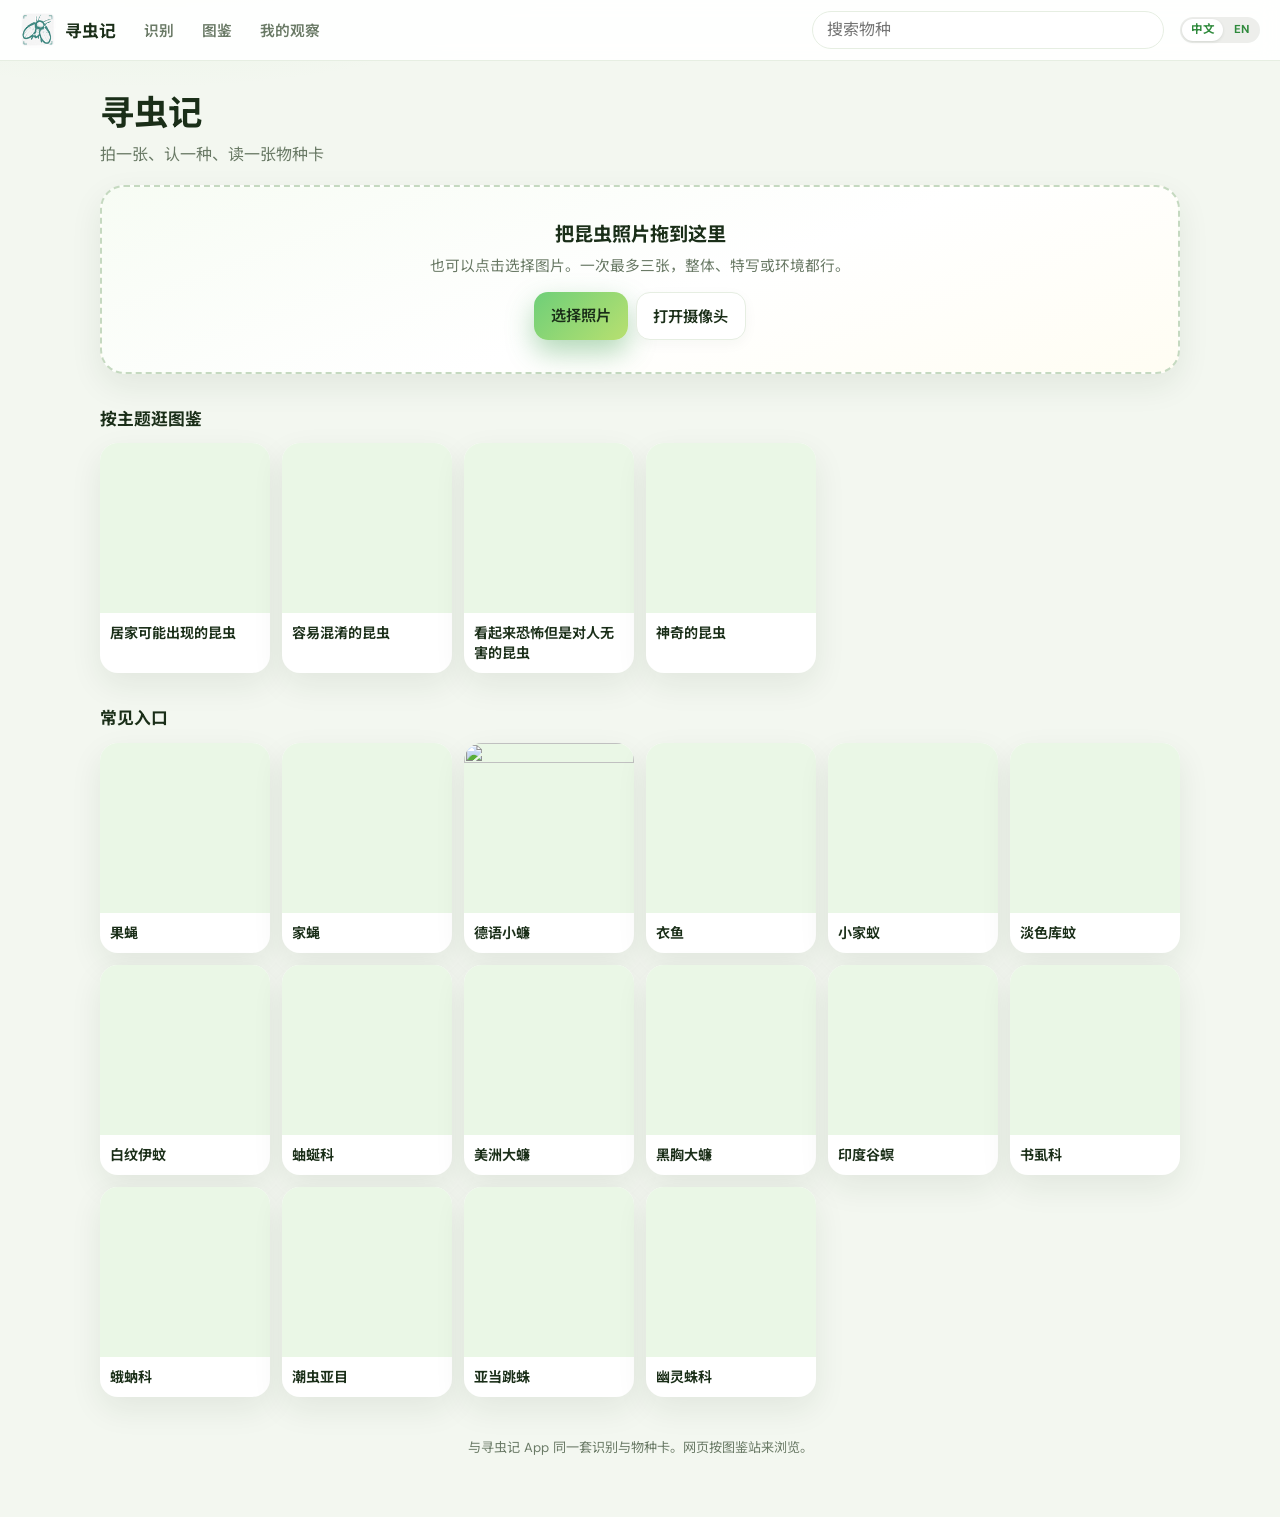
==== commit f1918279: "Publish 寻虫记 Web Demo" ====
--- a/index.html
+++ b/index.html
@@ -102,8 +102,8 @@
         }
       }
     </style>
-    <script type="module" crossorigin src="./assets/index-dEVXGHU-.js"></script>
-    <link rel="stylesheet" crossorigin href="./assets/index-CAF-JW89.css">
+    <script type="module" crossorigin src="./assets/index-Dg2_JivG.js"></script>
+    <link rel="stylesheet" crossorigin href="./assets/index-CcJcduAy.css">
   </head>
   <body>
     <div id="boot-splash" aria-busy="true" aria-live="polite">
--- a/assets/index-CcJcduAy.css
+++ b/assets/index-CcJcduAy.css
@@ -0,0 +1 @@
+.guide-screen{height:100%;min-height:100%;display:flex;flex-direction:column;background:#f3f8f1;overflow:hidden}.guide-topbar{flex:0 0 auto;display:grid;grid-template-columns:2.5rem 1fr 2.5rem;align-items:center;gap:.35rem;padding:.65rem .75rem;padding-top:calc(.65rem + env(safe-area-inset-top,0px));border-bottom:1px solid rgba(0,0,0,.06);background:#fffffff5;position:sticky;top:0;z-index:4}.guide-topbar-btn{appearance:none;border:0;background:transparent;width:2.5rem;height:2.5rem;border-radius:50%;font:inherit;font-size:1.25rem;color:var(--ink);cursor:pointer}.guide-topbar-btn:hover{background:var(--accent-soft)}.guide-topbar-title{margin:0;text-align:center;font-size:1.05rem;font-weight:700}.guide-topbar-spacer{width:2.5rem;height:2.5rem}.guide-body{flex:1 1 auto;min-height:0;padding:0;padding-bottom:calc(env(safe-area-inset-bottom,0px) + 1.5rem);overflow-y:auto;-webkit-overflow-scrolling:touch}.guide-slide{margin:0;padding:1.35rem 1.15rem 1.5rem;border-radius:0;box-shadow:none;border:0;break-inside:avoid}.guide-slide--promo{background:transparent;box-shadow:none}.guide-slide--full-card{padding:0;overflow:hidden;background:transparent}.guide-full-card-img{display:block;width:100%;height:auto;max-height:none;object-fit:contain;vertical-align:top}.guide-sr-only{position:absolute;width:1px;height:1px;padding:0;margin:-1px;overflow:hidden;clip:rect(0,0,0,0);white-space:nowrap;border:0}.guide-slide--doc{background:transparent;border:0;box-shadow:none;padding-bottom:2rem}.guide-slide-eyebrow{margin:0 0 .35rem;font-size:.72rem;font-weight:650;letter-spacing:.04em;color:var(--muted);text-transform:none}.guide-slide-title{margin:0;font-size:1.55rem;font-weight:750;line-height:1.25;color:var(--ink);letter-spacing:-.02em}.guide-slide-title-accent,.guide-slide--promo .guide-slide-title-accent{color:#2b7fd4}.guide-slide-sub{margin:.45rem 0 0;font-size:.92rem;line-height:1.45;color:var(--muted)}.guide-steps{list-style:none;margin:1rem 0 0;padding:0;display:flex;flex-direction:column;gap:.55rem}.guide-step{display:flex;align-items:center;gap:.7rem;padding:.65rem .75rem;border-radius:12px;background:#ffffffd9;border:1px solid rgba(220,230,216,.9)}.guide-step-n{flex:0 0 auto;width:1.65rem;height:1.65rem;border-radius:50%;display:grid;place-items:center;font-size:.85rem;font-weight:700;color:#fff;background:var(--grad-spring-vivid)}.guide-step-label{font-size:.95rem;font-weight:650;color:var(--ink)}.guide-visual{margin-top:1.05rem;margin-left:-1.15rem;margin-right:-1.15rem;border-radius:0;overflow:hidden;background:transparent;border:0}.guide-visual-img{display:block;width:100%;height:auto;max-height:none;object-fit:contain}.guide-visual--placeholder{min-height:10.5rem;margin-left:-1.15rem;margin-right:-1.15rem;display:flex;flex-direction:column;align-items:center;justify-content:center;gap:.4rem;padding:1.25rem 1rem;background:linear-gradient(135deg,#ffffff8c,#e6eee2a6);border:0;border-top:1.5px dashed #c5d4c0;border-bottom:1.5px dashed #c5d4c0;border-radius:0}.guide-visual-ph-label{font-size:.95rem;font-weight:750;color:var(--ink);letter-spacing:.06em}.guide-visual-ph-note{max-width:16rem;text-align:center;font-size:.78rem;line-height:1.4;color:var(--muted)}.guide-visual-caption{margin:0;padding:.55rem 1.15rem .7rem;font-size:.8rem;line-height:1.4;color:var(--ink);background:transparent}.guide-visual-caption--on-ph{margin-top:.35rem;padding:.4rem .65rem;border-radius:999px;background:#fff;box-shadow:0 2px 8px #1a2e180f;font-weight:600;font-size:.78rem}.guide-tags{list-style:none;margin:.9rem 0 0;padding:0;display:flex;flex-wrap:wrap;gap:.45rem}.guide-tag{display:inline-flex;align-items:center;padding:.35rem .7rem;border-radius:var(--radius-pill);font-size:.78rem;font-weight:650;border:1px solid transparent;background:#fff}.guide-tag--neutral{color:var(--ink);border-color:var(--line)}.guide-tag--good{color:#1f6b32;background:var(--accent-soft);border-color:#c8e8c4}.guide-tag--caution{color:#9a4a12;background:var(--warn-soft);border-color:#f0d4b0}.guide-tag--info{color:#1a5f9e;background:#e8f3fc;border-color:#c5daf0}.guide-bullets{margin:1rem 0 0;padding:0 0 0 1.1rem;display:flex;flex-direction:column;gap:.65rem}.guide-bullets li{font-size:.88rem;line-height:1.5;color:var(--ink)}@media print{.guide-topbar{position:static;border-bottom:0}.guide-topbar-btn,.guide-topbar-spacer{display:none}.guide-body{padding:0}.guide-slide{margin:0;min-height:90vh;box-shadow:none;border-radius:0}.tab-bar,.app-bar{display:none!important}}.home-screen{min-height:100%;display:flex;flex-direction:column;background:#fff;overflow:auto;padding-bottom:1rem}.home-header{display:flex;align-items:center;justify-content:space-between;padding:1rem 1.15rem .25rem;flex:0 0 auto}.home-search-wrap{flex:0 0 auto;display:flex;justify-content:center;padding:1.35rem 1.35rem 0}.home-search{width:100%;max-width:22rem;display:flex;align-items:center;gap:.45rem;padding:.6rem 1.05rem;border-radius:999px;background:#fff;border:1px solid #ebebeb;box-shadow:0 4px 14px #0000000f}.home-search-icon{display:grid;place-items:center;color:#9aa0a6;flex:0 0 auto}.home-search input{flex:1 1 auto;min-width:0;border:0;background:transparent;font:inherit;font-size:.95rem;color:var(--ink);outline:none}.home-search input::placeholder{color:#9aa0a6}.home-avatar-btn{position:relative;flex:0 0 auto;width:42px;height:42px;padding:0;border:0;border-radius:50%;background:#fff;box-shadow:0 2px 10px #00000014;display:grid;place-items:center;overflow:visible}.home-avatar-btn svg{display:block;width:100%;height:100%;border-radius:50%}.home-themes{flex:1 1 auto;display:flex;flex-direction:column;gap:.85rem;padding:1.55rem 0 1.25rem;min-height:0}.home-themes-head{display:flex;align-items:center;gap:.45rem;padding:0 1.25rem}.home-themes-icon{display:grid;place-items:center;color:#5f6b63;flex:0 0 auto}.home-themes-title{margin:0;font-size:1.05rem;font-weight:400;color:#1f2933;letter-spacing:.01em}.home-themes-rail{display:flex;gap:.85rem;overflow-x:auto;overflow-y:hidden;padding:.15rem 1.25rem .35rem;scroll-snap-type:x proximity;-webkit-overflow-scrolling:touch;scrollbar-width:none}.home-themes-rail::-webkit-scrollbar{display:none}.home-theme-card{appearance:none;border:0;background:#fff;flex:0 0 auto;width:8.6rem;padding:0;border-radius:14px;overflow:hidden;box-shadow:0 4px 14px #141c1014;text-align:left;scroll-snap-align:start;cursor:pointer;display:flex;flex-direction:column}.home-theme-card:active{transform:scale(.98)}.home-theme-cover{width:100%;aspect-ratio:1 / 1;background:#eef1ee;overflow:hidden}.home-theme-cover img{display:block;width:100%;height:100%;object-fit:cover}.home-theme-cover-fallback{display:block;width:100%;height:100%;background:linear-gradient(145deg,#e8eee8,#d5ddd6)}.home-theme-label{display:block;padding:.7rem .7rem .85rem;font-size:.86rem;font-weight:400;line-height:1.35;color:#1f2933}.profile-screen{--profile-hue: 72;--profile-bg0: hsl(72 55% 92%);--profile-bg1: hsl(94 48% 94%);--profile-bg2: hsl(72 20% 99%);--profile-ink: hsl(72 28% 22%);--profile-muted: hsl(72 12% 46%);--profile-card-shadow: 0 10px 28px hsl(72 30% 40% / .08);min-height:100%;display:flex;flex-direction:column;position:relative;background:linear-gradient(180deg,var(--profile-bg0) 0%,var(--profile-bg1) 38%,var(--profile-bg2) 78%);color:var(--profile-ink)}.profile-topbar{display:flex;align-items:center;justify-content:space-between;padding:.75rem 1rem .15rem;position:relative;z-index:2}.profile-back{width:42px;height:42px;border:0;background:transparent;font-size:1.85rem;line-height:1;color:var(--profile-ink);display:grid;place-items:center;padding:0}.profile-topbar-spacer{flex:1}.profile-topbar-title{flex:1;margin:0;text-align:center;font-size:1.05rem;font-weight:650;color:var(--profile-ink)}.profile-topbar-end{width:42px;height:42px;flex:0 0 auto}.profile-mail{position:relative;width:42px;height:42px;border:0;background:transparent;color:var(--profile-ink);display:grid;place-items:center;padding:0}.profile-hero{display:flex;flex-direction:column;align-items:center;gap:.75rem;padding:1.1rem 1.35rem 1.65rem;position:relative;z-index:2}.profile-avatar-wrap{position:relative;width:96px;height:96px;border-radius:50%;box-shadow:0 10px 28px hsl(var(--profile-hue) 35% 40% / .14)}.profile-avatar-svg{width:100%;height:100%;border-radius:50%;display:block}.profile-uid{margin:.55rem 0 0;font-size:1.05rem;font-weight:650;letter-spacing:.01em;color:var(--profile-ink)}.profile-body{flex:1;padding:0 1.15rem 1.8rem;position:relative;z-index:2;display:flex;flex-direction:column;gap:1.05rem}.profile-settings-body{padding-top:.85rem}.profile-dual{display:grid;grid-template-columns:1fr 1.28fr;gap:.85rem}.profile-stat-card{border:0;text-align:left;background:#fff;border-radius:20px;padding:1rem 1.05rem 1.1rem;box-shadow:var(--profile-card-shadow);color:inherit;min-height:108px;display:flex;flex-direction:column;justify-content:space-between;gap:.85rem}.profile-stat-head{display:flex;align-items:center;gap:.4rem}.profile-stat-label{font-size:.9rem;font-weight:600;color:var(--profile-ink)}.profile-stat-count{margin-left:auto;font-size:.78rem;color:var(--profile-muted)}.profile-stat-chevron{margin-left:auto;color:#c2c8bc;font-size:1.15rem;line-height:1}.profile-stat-count+.profile-stat-chevron{margin-left:.15rem}.profile-badge-row{display:flex;flex-wrap:nowrap;align-items:center;gap:.4rem}.profile-dotted-hex{display:block;color:hsl(var(--profile-hue) 14% 58%);flex:0 0 auto}.profile-dotted-hex--sm{width:26px;height:29px}.profile-dotted-hex--lg{width:72px;height:80px}.profile-badges-body{padding-top:.5rem;gap:1.25rem}.profile-badges-banner{align-self:center;display:inline-flex;align-items:center;justify-content:center;padding:.45rem 1.35rem;background:hsl(var(--profile-hue) 28% 32%);color:#fff;border-radius:4px;position:relative;box-shadow:0 2px hsl(var(--profile-hue) 28% 24%)}.profile-badges-banner:before,.profile-badges-banner:after{content:"";position:absolute;top:0;bottom:0;width:10px;background:inherit;clip-path:polygon(0 0,100% 0,100% 100%,0 70%)}.profile-badges-banner:before{left:-8px;clip-path:polygon(100% 0,100% 100%,0 85%,35% 0)}.profile-badges-banner:after{right:-8px;clip-path:polygon(0 0,65% 0,100% 85%,0 100%)}.profile-badges-banner-text{font-size:.78rem;font-weight:750;letter-spacing:.08em}.profile-badges-panel{background:#fff;border-radius:20px;box-shadow:var(--profile-card-shadow);padding:1.35rem 1rem 1.6rem;border:2px solid hsl(var(--profile-hue) 22% 42%)}.profile-badges-honeycomb{display:flex;flex-direction:column;align-items:center;gap:.55rem}.profile-badges-row{display:flex;justify-content:center;gap:.65rem}.profile-badges-row.is-offset{gap:.65rem;padding:0 2.2rem}.profile-badge-slot,.profile-badges-cell{appearance:none;border:0;background:transparent;padding:.15rem;color:hsl(var(--profile-hue) 12% 48%);cursor:pointer;display:grid;place-items:center}.profile-badge-slot:active,.profile-badges-cell:active{transform:scale(.96)}.profile-badge-modal{position:absolute;inset:0;z-index:20;background:#141c106b;display:flex;align-items:center;justify-content:center;padding:1.25rem}.profile-badge-modal-card{width:min(100%,18.5rem);background:#fff;border-radius:18px;padding:1.35rem 1.2rem 1.15rem;box-shadow:0 16px 40px #0000002e;text-align:center;display:flex;flex-direction:column;align-items:center;gap:.65rem}.profile-badge-modal-hex{color:hsl(var(--profile-hue) 12% 48%)}.profile-badge-modal-title{margin:.2rem 0 0;font-size:1.1rem;font-weight:700;color:var(--profile-ink)}.profile-badge-modal-body{margin:0;font-size:.9rem;line-height:1.5;color:var(--profile-muted)}.profile-badge-modal-close{margin-top:.45rem;appearance:none;border:0;border-radius:999px;padding:.55rem 1.4rem;background:hsl(var(--profile-hue) 42% 42%);color:#fff;font:inherit;font-size:.9rem;font-weight:650;cursor:pointer}.profile-equip-row{display:flex;flex-wrap:nowrap;gap:.45rem}.profile-equip-dot{width:28px;height:28px;border-radius:50%;border:1.5px solid hsl(var(--profile-hue) 18% 82%);box-sizing:border-box}.profile-menu{list-style:none;margin:0;padding:.2rem 0;background:#fff;border-radius:20px;box-shadow:var(--profile-card-shadow);overflow:hidden}.profile-menu-danger{margin-top:.15rem}.profile-menu-item{width:100%;display:flex;align-items:center;gap:.85rem;padding:1.1rem;border:0;background:transparent;text-align:left;color:inherit}.profile-menu-item-static{cursor:default}.profile-menu li+li .profile-menu-item{border-top:1px solid hsl(var(--profile-hue) 16% 92%)}.profile-menu-icon{width:36px;height:36px;border-radius:12px;display:grid;place-items:center;flex:0 0 auto}.profile-menu-icon-danger{background:#f8eae7;color:#a64030}.profile-menu-label{flex:1 1 auto;font-size:.95rem;font-weight:550;color:var(--profile-ink)}.profile-menu-item-danger .profile-menu-label{color:#a64030;font-weight:600}.profile-menu-meta{font-size:.82rem;color:var(--profile-muted)}.profile-menu-chevron{color:#c2c8bc;font-size:1.25rem;line-height:1}.profile-toggle{position:relative;width:44px;height:26px;border:0;border-radius:999px;padding:0;background:hsl(var(--profile-hue) 10% 82%);flex:0 0 auto;transition:background .18s ease}.profile-toggle.is-on{background:hsl(var(--profile-hue) 42% 48%)}.profile-toggle-knob{position:absolute;top:3px;left:3px;width:20px;height:20px;border-radius:50%;background:#fff;box-shadow:0 1px 4px #00000029;transition:transform .18s ease}.profile-toggle.is-on .profile-toggle-knob{transform:translate(18px)}.profile-hint{margin:.2rem 0 0;text-align:center;font-size:.82rem;color:var(--profile-muted)}.search-screen{min-height:100%;display:flex;flex-direction:column;background:#fff;color:var(--ink)}.search-topbar{display:flex;align-items:center;gap:.35rem;padding:.55rem .75rem .55rem .35rem;border-bottom:1px solid #ececec;flex:0 0 auto;background:#fff;position:sticky;top:0;z-index:3}.search-back{width:40px;height:40px;border:0;background:transparent;font-size:1.75rem;line-height:1;color:#333;display:grid;place-items:center;padding:0;flex:0 0 auto}.search-field{flex:1 1 auto;min-width:0;display:flex;align-items:center;gap:.35rem;position:relative}.search-field input{width:100%;border:0;outline:none;background:transparent;font:inherit;font-size:1.05rem;font-weight:550;color:#1a1a1a;padding:.45rem 1.8rem .45rem .15rem}.search-field input::placeholder{color:#9aa0a6;font-weight:400}.search-clear{position:absolute;right:0;top:50%;transform:translateY(-50%);width:28px;height:28px;border:0;border-radius:50%;background:#e8e8e8;color:#666;font-size:1.1rem;line-height:1;display:grid;place-items:center;padding:0}.search-body{flex:1 1 auto;min-height:0;overflow:auto}.search-hint,.search-empty{margin:2.5rem 1.25rem;text-align:center;font-size:.9rem;color:var(--muted)}.search-list{list-style:none;margin:0;padding:0}.search-row{width:100%;display:flex;align-items:center;gap:.85rem;padding:.72rem .95rem;border:0;border-bottom:1px solid #efefef;background:#fff;text-align:left;color:inherit}.search-thumb{width:52px;height:52px;border-radius:10px;overflow:hidden;flex:0 0 auto;background:#f1f3ef;display:grid;place-items:center}.search-thumb img{width:100%;height:100%;object-fit:cover;display:block}.search-thumb-fallback{font-size:1.1rem;font-weight:650;color:var(--accent-deep)}.search-text{flex:1 1 auto;min-width:0;display:flex;flex-direction:column;gap:.2rem}.search-hit-name{font-size:.98rem;font-weight:550;color:#1a1a1a;line-height:1.35;word-break:break-word}.search-hit-mark{background:transparent;color:#e91e63;font-weight:650;padding:0}.search-sci{font-size:.8rem;color:#8a8f88;font-style:italic;line-height:1.3;white-space:nowrap;overflow:hidden;text-overflow:ellipsis}.search-chevron{flex:0 0 auto;color:#c5c5c5;font-size:1.25rem;line-height:1}.sr-only{position:absolute;width:1px;height:1px;padding:0;margin:-1px;overflow:hidden;clip:rect(0,0,0,0);white-space:nowrap;border:0}.theme-screen{min-height:100%;display:flex;flex-direction:column;background:#f4f5f4;overflow:auto}.theme-topbar{flex:0 0 auto;display:flex;align-items:center;padding:.55rem .7rem .15rem;background:#f4f5f4;position:sticky;top:0;z-index:2}.theme-back{appearance:none;border:0;background:transparent;width:2.4rem;height:2.4rem;border-radius:50%;font-size:1.7rem;line-height:1;color:#1f2933;display:grid;place-items:center;cursor:pointer}.theme-body{flex:1 1 auto;padding:.35rem 1rem 1.6rem;display:flex;flex-direction:column;gap:1rem}.theme-title{margin:0;padding:0 .15rem;font-size:1.55rem;font-weight:400;line-height:1.25;color:#1f2933}.theme-empty{margin:1.5rem .2rem;color:#6b7280;font-size:.95rem}.theme-grid{display:grid;grid-template-columns:1fr 1fr;gap:.85rem}.theme-card{appearance:none;border:0;background:#fff;border-radius:16px;overflow:hidden;padding:0;text-align:left;box-shadow:0 4px 16px #141c1012;cursor:pointer;display:flex;flex-direction:column;min-width:0}.theme-card:active{transform:scale(.985)}.theme-card-media{width:100%;aspect-ratio:1 / 1;background:#e8ece8;overflow:hidden}.theme-card-media img{display:block;width:100%;height:100%;object-fit:cover}.theme-card-fallback{display:block;width:100%;height:100%;background:linear-gradient(145deg,#e8eee8,#d5ddd6)}.theme-card-text{display:flex;flex-direction:column;gap:.2rem;padding:.7rem .75rem .85rem;min-width:0}.theme-card-name{font-size:.95rem;font-weight:400;color:#1f2933;line-height:1.3;word-break:break-word}.theme-card-sci{font-size:.78rem;font-style:italic;color:#8a9399;line-height:1.3;word-break:break-word}:root{--fab-hl: #9ee08a;--grad-spring: linear-gradient(135deg, #6ecf78 0%, #b8e070 100%);--grad-spring-vivid: radial-gradient( circle at 35% 30%, var(--fab-hl) 0%, #5cbf68 42%, #3d9e4a 100% );--grad-spring-soft: linear-gradient(160deg, #f7fcf4 0%, #ffffff 55%, #fffdf3 100%);--bg: #ffffff;--bg-wash: #f3f7f0;--panel: #ffffff;--ink: #1a2e18;--muted: #6a7a66;--accent: #4caf5a;--accent-deep: #2f8a3c;--accent-soft: #eaf7e6;--warn: #b45309;--warn-soft: #fef3e6;--line: #e6eee2;--radius-sheet: 28px;--radius-card: 18px;--radius-pill: 999px;--phone-w: 420px;--bar-h: 52px;--tab-h: 72px;--fab-size: 64px;--font: "DM Sans", "Noto Sans SC", "PingFang SC", "Microsoft YaHei", sans-serif;--shadow-soft: 0 12px 32px rgba(26, 46, 24, .08);--shadow-float: 0 16px 40px rgba(76, 175, 90, .14);--shadow-fab: 0 12px 28px rgba(61, 158, 74, .4)}*{box-sizing:border-box}html,body,#root{margin:0;min-height:100%}body{font-family:var(--font);color:var(--ink);background:var(--bg-wash);-webkit-font-smoothing:antialiased}button,input{font:inherit}button{cursor:pointer}img{max-width:100%;display:block}a{color:inherit}.demo-stage{width:100%;min-height:100vh;min-height:100dvh;display:flex;flex-direction:column;align-items:center;justify-content:center}.demo-stage-kicker{display:none;margin:0 0 .65rem;font-size:.78rem;font-weight:650;letter-spacing:.06em;color:#3a5a52}.phone{width:100%;max-width:var(--phone-w);min-height:100vh;height:100vh;margin:0 auto;background:var(--bg);display:flex;flex-direction:column;position:relative;overflow:hidden}@media(min-width:480px){html:not(.is-site) body{padding:1.25rem 0;display:flex;justify-content:center;align-items:center;background:radial-gradient(1200px 520px at 50% -10%,rgba(122,176,158,.28),transparent 58%),linear-gradient(180deg,#e8efe9,#f3f1ea 48%,#efe8dc)}html:not(.is-site) .demo-stage-kicker{display:block}html:not(.is-site) .phone{height:min(820px,calc(100vh - 4.2rem));min-height:min(820px,calc(100vh - 4.2rem));max-height:calc(100vh - 4.2rem);border-radius:28px;box-shadow:0 0 0 1px #1a2e180f,0 22px 48px #1a2e181a}}.app-main{flex:1 1 auto;overflow-y:auto;overflow-x:hidden;padding-bottom:calc(var(--tab-h) + env(safe-area-inset-bottom,0px) + .5rem);position:relative;min-height:0}.app-main.no-tab{padding-bottom:0}.app-main.immersive{padding-bottom:0;overflow:hidden;flex:1 1 0;min-height:0;display:flex;flex-direction:column}.screen-enter{animation:screen-in .24s ease-out}@keyframes screen-in{0%{opacity:0;transform:translateY(8px)}to{opacity:1;transform:none}}.app-bar{flex:0 0 var(--bar-h);display:flex;align-items:center;gap:.35rem;padding:0 .65rem;background:#ffffffeb;-webkit-backdrop-filter:blur(12px);backdrop-filter:blur(12px);border-bottom:1px solid transparent;position:sticky;top:0;z-index:8}.app-bar.overlay{position:absolute;left:0;right:0;background:transparent;border:none;color:#fff;z-index:12;flex:none}.back-btn{width:40px;height:40px;border:none;border-radius:12px;background:transparent;color:var(--accent-deep);font-size:1.6rem;line-height:1;display:grid;place-items:center}.app-bar.overlay .back-btn{color:#fff;background:#00000047}.app-bar-title{margin:0;flex:1;text-align:center;font-size:1rem;font-weight:650;color:var(--accent-deep)}.app-bar.overlay .app-bar-title{color:#fff}.app-bar-spacer{width:40px;flex:0 0 auto}.locale-toggle{display:inline-flex;align-items:center;gap:2px;padding:2px;border-radius:999px;background:#1a2e1814;flex:0 0 auto}.locale-toggle button{border:0;background:transparent;color:var(--accent-deep);font-size:.72rem;font-weight:700;line-height:1;padding:.35rem .55rem;border-radius:999px}.locale-toggle button.is-on{background:#fff;box-shadow:0 1px 3px #1a2e181f}.locale-toggle.is-light{background:#ffffff38}.locale-toggle.is-light button{color:#fff}.locale-toggle.is-light button.is-on{background:#ffffffeb;color:var(--accent-deep)}.btn{border:1px solid transparent;border-radius:14px;padding:.72rem 1.05rem;font-size:.95rem;font-weight:600;transition:transform .15s,box-shadow .15s,background .15s}.btn:active{transform:scale(.98)}.btn.block{width:100%}.btn.primary{background:var(--grad-spring);color:var(--ink);border:none;box-shadow:var(--shadow-fab)}.btn.ghost{background:var(--panel);border-color:var(--line);color:var(--ink);box-shadow:0 4px 14px #1a2e180a}.float-panel{background:var(--panel);border-radius:var(--radius-sheet);box-shadow:var(--shadow-float);border:1px solid rgba(230,238,226,.9)}.float-panel.soft{box-shadow:var(--shadow-soft);border-radius:var(--radius-card);padding:.85rem 1rem 1rem}.capture-hero{padding:1.4rem 1.15rem 1.25rem;text-align:center;margin-bottom:.85rem}.capture-hero-visual{position:relative;width:120px;height:120px;margin:.2rem auto 1.1rem;display:grid;place-items:center}.capture-hero-ring{position:absolute;inset:0;border-radius:50%;background:var(--grad-spring-vivid);opacity:.95;box-shadow:var(--shadow-fab);animation:fab-pulse 2.4s ease-in-out infinite}.capture-hero-icon{position:relative;z-index:1;font-size:2rem;color:#fff;text-shadow:0 2px 8px rgba(26,46,24,.2)}@keyframes fab-pulse{0%,to{transform:scale(1);filter:brightness(1)}50%{transform:scale(1.04);filter:brightness(1.05)}}.capture-hero-actions{display:flex;flex-direction:column;gap:.6rem}.btn.muted{background:transparent;border-color:var(--line);color:var(--muted);font-weight:500;font-size:.85rem}.btn:disabled{opacity:.55;cursor:not-allowed;box-shadow:none}.lead{margin:0 0 .75rem;font-size:1.08rem;font-weight:650}.hint{margin:-.35rem 0 1rem;font-size:.85rem;color:var(--muted)}.empty{color:var(--muted);font-size:.9rem}.pad{padding:1.1rem 1.15rem .5rem}.tab-bar{position:absolute;left:0;right:0;bottom:0;height:calc(var(--tab-h) + env(safe-area-inset-bottom,0px));padding-bottom:env(safe-area-inset-bottom,0px);display:grid;grid-template-columns:1fr var(--fab-size) 1fr;align-items:end;background:#fff;border-top:1px solid var(--line);z-index:20;box-shadow:0 -6px 20px #1a2e180a}.tab{border:none;background:transparent;color:var(--muted);font-size:.72rem;display:flex;flex-direction:column;align-items:center;justify-content:center;gap:.12rem;padding:.45rem .35rem .55rem;min-height:56px}.tab.active{color:var(--accent-deep);font-weight:650}.tab-icon{font-size:1.15rem;line-height:1}.tab-fab-slot{display:flex;justify-content:center;position:relative;height:100%}.tab-fab{position:absolute;bottom:calc(18px + env(safe-area-inset-bottom,0px));width:var(--fab-size);height:var(--fab-size);border-radius:50%;border:0;background:var(--accent);color:#fff;box-shadow:none;display:grid;place-items:center;z-index:2;padding:0;box-sizing:border-box;transition:background .15s ease,box-shadow .15s ease,border-color .15s ease,color .15s ease}.tab-fab-svg{width:26px;height:26px;display:block}.tab-fab.active{box-shadow:0 0 0 3px #6fcf7a47}.capture-grid{display:grid;grid-template-columns:1fr 1fr;gap:.7rem}.demo-card{position:relative;display:flex;flex-direction:column;align-items:flex-start;gap:.35rem;text-align:left;border:1.5px dashed rgba(111,207,122,.45);background:var(--panel);border-radius:var(--radius-card);padding:.9rem;min-height:118px;overflow:hidden;box-shadow:0 6px 18px #1a2e180a}.demo-card:before{display:none}.demo-card:hover{border-color:var(--accent);background:#f7fcf4}.demo-tag{font-size:.68rem;font-weight:650;padding:.12rem .45rem;border-radius:var(--radius-pill);position:relative;z-index:1}.demo-tag.beneficial{background:var(--accent-soft);color:var(--accent-deep)}.demo-tag.call{background:#eef6e6;color:var(--accent-deep)}.demo-tag.pest{background:var(--warn-soft);color:var(--warn)}.demo-tag.pending{background:#f1f2ee;color:var(--muted)}.demo-name{font-size:1.05rem;font-weight:700;position:relative;z-index:1}.demo-desc{font-size:.78rem;color:var(--muted);position:relative;z-index:1}.advanced{margin-top:1.1rem;font-size:.85rem;color:var(--muted)}.advanced summary{cursor:pointer;color:var(--accent-deep)}.file-label{display:flex;flex-direction:column;gap:.4rem;margin-top:.65rem;font-size:.85rem}.status{min-height:1.2em;margin:.85rem 0 0;font-size:.85rem;color:var(--muted)}.camera-screen{flex:1 1 auto;min-height:0;width:100%;display:flex;flex-direction:column;position:relative;background:#0f1a12;z-index:5}.camera-view{flex:1 1 auto;position:relative;overflow:hidden;min-height:0}.camera-video{width:100%;height:100%;object-fit:cover;display:block;background:#122018}.camera-fallback{position:absolute;inset:0;display:grid;place-items:center;padding:2rem;text-align:center;color:#ffffffd9;background:linear-gradient(160deg,#1a2e18,#243528);font-size:.92rem;line-height:1.5}.camera-view .scan-frame{inset:14% 12%}.camera-view .scan-line{left:14%;right:14%}.camera-hint{position:static;margin:0;padding:.15rem .2rem .35rem;text-align:center;color:#fffffff2;font-size:.78rem;line-height:1.35;text-shadow:0 1px 6px rgba(0,0,0,.4);pointer-events:none;z-index:auto}.camera-clue-tray{position:absolute;left:.55rem;right:.55rem;bottom:.5rem;z-index:4;display:flex;flex-direction:column;gap:.32rem;padding:.38rem .42rem .42rem;border-radius:14px;background:#08100c47;backdrop-filter:blur(8px);-webkit-backdrop-filter:blur(8px);border:1px solid rgba(255,255,255,.1);box-shadow:none;pointer-events:auto}.camera-clue-slots{display:grid;grid-template-columns:repeat(4,minmax(0,1fr));gap:.28rem}.camera-clue-slot{position:relative;min-height:56px;border:1.5px dashed rgba(255,255,255,.32);border-radius:10px;background:#ffffff0d;color:#ffffffe0;overflow:hidden}.camera-clue-slot.filled{border-style:solid;border-color:#c8f0a86b;background:#12201838}.camera-clue-slot.active{border-color:#6ecf78f2;box-shadow:0 0 0 2px #6ecf7847}.camera-clue-slot.disabled{opacity:.55}.camera-clue-slot.recording{border-style:solid;border-color:#ff7864b3;background:#ff5a4629;animation:camera-rec-pulse 1.1s ease-in-out infinite}.camera-clue-slot-main{width:100%;height:100%;display:flex;flex-direction:column;align-items:center;gap:.12rem;padding:.22rem .15rem .28rem;border:none;background:transparent;color:inherit}.camera-clue-thumb{width:100%;height:34px;object-fit:cover;border-radius:6px;display:block}.camera-clue-empty{width:100%;height:34px;display:grid;place-items:center;font-size:1.05rem;font-weight:500;color:#ffffff8c;line-height:1}.camera-clue-audio-empty{font-size:1rem;color:#e8f4c4b8}.camera-clue-audio-body{width:100%;height:34px;display:flex;flex-direction:column;align-items:center;justify-content:center;gap:.12rem}.camera-clue-wave{display:flex;align-items:flex-end;justify-content:center;gap:2px;height:14px}.camera-clue-wave i{display:block;width:2px;border-radius:1px;background:#c8f0a8e6;height:40%}.camera-clue-wave i:nth-child(1){height:35%}.camera-clue-wave i:nth-child(2){height:70%}.camera-clue-wave i:nth-child(3){height:100%}.camera-clue-wave i:nth-child(4){height:55%}.camera-clue-wave i:nth-child(5){height:80%}.camera-clue-slot.recording .camera-clue-wave i{background:#ffb4a0f2;animation:camera-wave-bounce .7s ease-in-out infinite}.camera-clue-slot.recording .camera-clue-wave i:nth-child(2){animation-delay:.08s}.camera-clue-slot.recording .camera-clue-wave i:nth-child(3){animation-delay:.16s}.camera-clue-slot.recording .camera-clue-wave i:nth-child(4){animation-delay:.24s}.camera-clue-slot.recording .camera-clue-wave i:nth-child(5){animation-delay:.32s}.camera-clue-audio-time{font-size:.62rem;font-weight:650;letter-spacing:.02em;color:#eef8d8f2;line-height:1}.camera-clue-label{font-size:.62rem;font-weight:600;letter-spacing:.02em;color:#ffffffe0}.camera-clue-clear{position:absolute;top:1px;right:1px;width:16px;height:16px;padding:0;border:none;border-radius:50%;background:#00000080;color:#fff;font-size:.78rem;line-height:16px;text-align:center;z-index:1}@keyframes camera-rec-pulse{0%,to{opacity:1}50%{opacity:.72}}@keyframes camera-wave-bounce{0%,to{transform:scaleY(.55)}50%{transform:scaleY(1)}}.camera-start-identify{width:100%;height:34px;display:inline-flex;align-items:center;justify-content:center;border:1px solid rgba(210,220,200,.18);border-radius:999px;background:#78847638;color:#ebf0e69e;font-size:.84rem;font-weight:650;letter-spacing:.02em;backdrop-filter:blur(4px);-webkit-backdrop-filter:blur(4px);transition:background .18s ease,border-color .18s ease,color .18s ease,box-shadow .18s ease,transform .18s ease}.camera-start-identify[data-ready=true]{border-color:#96de9b8c;background:#469e56b8;color:#fff;animation:identify-ready-breathe 2.4s ease-in-out infinite}.camera-start-identify:disabled{cursor:default}.camera-start-identify[data-ready=true]:not(:disabled):active{transform:scale(.985)}@keyframes identify-ready-breathe{0%,to{box-shadow:0 0 #6ecf782e}50%{box-shadow:0 0 0 5px #6ecf7814}}@media(prefers-reduced-motion:reduce){.camera-start-identify[data-ready=true]{animation:none}}.camera-close,.camera-demo-toggle{position:absolute;top:calc(.75rem + env(safe-area-inset-top,0px));z-index:6;border:none;color:#fff;background:#12201873;-webkit-backdrop-filter:blur(6px);backdrop-filter:blur(6px)}.camera-close{left:.85rem;width:36px;height:36px;border-radius:50%;font-size:1.35rem;line-height:1}.camera-demo-toggle{right:.85rem;height:32px;padding:0 .7rem;border-radius:var(--radius-pill);font-size:.75rem;font-weight:600}.camera-demo-panel{position:absolute;left:.75rem;right:.75rem;top:calc(3.2rem + env(safe-area-inset-top,0px));z-index:6;max-height:42%;overflow:auto;padding:.75rem}.camera-dock{position:relative;flex:0 0 auto;height:calc(108px + env(safe-area-inset-bottom,0px));padding-bottom:env(safe-area-inset-bottom,0px);background:#fff;display:grid;place-items:center}.camera-shutter{position:relative;width:74px;height:74px;border-radius:50%;border:0;background:var(--accent);color:#fff;box-shadow:none;padding:0;display:grid;place-items:center;box-sizing:border-box;transition:background .15s ease,box-shadow .15s ease,border-color .15s ease,color .15s ease}.camera-shutter .tab-fab-svg{width:28px;height:28px}.camera-shutter:disabled{opacity:.6}.camera-shutter.recording{border-radius:50%;border:3px solid #fff;background:#e85a4a;color:#fff;box-shadow:none}.camera-import{position:absolute;right:1.15rem;bottom:calc(28px + env(safe-area-inset-bottom,0px));width:40px;height:40px;border-radius:12px;border:1px solid var(--line);background:var(--bg-wash);color:var(--accent-deep);font-size:1.1rem;line-height:1;display:grid;place-items:center}.camera-import:disabled{opacity:.5}.camera-status{position:absolute;left:1rem;right:1rem;top:calc(3.4rem + env(safe-area-inset-top,0px));margin:0;text-align:center;font-size:.78rem;color:#fff;text-shadow:0 1px 6px rgba(0,0,0,.5);pointer-events:none;z-index:5}.scanning-screen{position:relative;flex:1 1 auto;min-height:0;width:100%;display:flex;flex-direction:column;align-items:center;padding:1.1rem 1.2rem calc(.85rem + env(safe-area-inset-bottom,0px));background:#fff;overflow:hidden}.scan-close{align-self:flex-start;width:36px;height:36px;border:none;border-radius:50%;background:#e8eee6;color:var(--ink);font-size:1.25rem;line-height:1;margin-bottom:.35rem}.scan-stage{width:100%;max-width:300px;aspect-ratio:3 / 4;max-height:min(46vh,360px);border-radius:22px;overflow:hidden;position:relative;background:#1a2e18;margin-top:.35rem;box-shadow:var(--shadow-float);flex:0 1 auto}.scan-stage img{width:100%;height:100%;object-fit:cover;opacity:.92}.scan-stage .placeholder{width:100%;height:100%;display:grid;place-items:center;font-size:3rem;background:var(--grad-spring-soft);color:var(--accent-deep)}.scan-grid{position:absolute;inset:0;background-image:linear-gradient(rgba(255,255,255,.08) 1px,transparent 1px),linear-gradient(90deg,rgba(255,255,255,.08) 1px,transparent 1px);background-size:18px 18px;pointer-events:none;mix-blend-mode:soft-light}.scan-frame{position:absolute;inset:18px;pointer-events:none}.scan-frame .corner{position:absolute;width:28px;height:28px;border-color:transparent;border-style:solid;border-width:3px}.scan-frame .tl{top:0;left:0;border-top-color:#6ecf78;border-left-color:#6ecf78}.scan-frame .tr{top:0;right:0;border-top-color:#b8e070;border-right-color:#b8e070}.scan-frame .bl{bottom:0;left:0;border-bottom-color:#b8e070;border-left-color:#6ecf78}.scan-frame .br{bottom:0;right:0;border-bottom-color:#6ecf78;border-right-color:#b8e070}.scan-line{position:absolute;left:22px;right:22px;height:2px;background:var(--grad-spring);box-shadow:0 0 12px #6ecf78cc;animation:scan-move 1.5s ease-in-out infinite}@keyframes scan-move{0%{top:22px;opacity:.4}50%{opacity:1}to{top:calc(100% - 24px);opacity:.4}}.scan-caption{margin:.85rem 0 0;font-weight:650;color:var(--accent-deep)}.scan-sub{margin:.3rem 0 0;font-size:.82rem;color:var(--muted);text-align:center;padding:0 .5rem}.scan-creature{position:relative;width:96px;height:96px;margin:.65rem auto .55rem;flex:0 0 auto;overflow:hidden;pointer-events:none}.scan-creature-compound{display:grid;place-items:center}.sc-hex{position:absolute;width:18px;height:20px;left:50%;top:50%;margin:-10px 0 0 -9px;background:var(--accent);clip-path:polygon(50% 0%,100% 25%,100% 75%,50% 100%,0% 75%,0% 25%);opacity:.55;animation-duration:1.8s;animation-timing-function:ease-in-out;animation-iteration-count:infinite}.sc-hex-1{animation-name:sc-hex-1;animation-delay:0s}.sc-hex-2{animation-name:sc-hex-2;animation-delay:.12s}.sc-hex-3{animation-name:sc-hex-3;animation-delay:.24s}.sc-hex-4{animation-name:sc-hex-4;animation-delay:.36s}.sc-hex-5{animation-name:sc-hex-5;animation-delay:.48s}.sc-hex-6{animation-name:sc-hex-6;animation-delay:.6s}.sc-hex-7{animation-name:sc-hex-7;animation-delay:.72s}@keyframes sc-hex-1{0%,to{opacity:.55;transform:translate(0) scale(.92)}50%{opacity:1;transform:translate(0) scale(1.06)}}@keyframes sc-hex-2{0%,to{opacity:.35;transform:translateY(-22px) scale(.9)}50%{opacity:.9;transform:translateY(-22px) scale(1.04)}}@keyframes sc-hex-3{0%,to{opacity:.35;transform:translate(19px,-11px) scale(.9)}50%{opacity:.9;transform:translate(19px,-11px) scale(1.04)}}@keyframes sc-hex-4{0%,to{opacity:.35;transform:translate(19px,11px) scale(.9)}50%{opacity:.9;transform:translate(19px,11px) scale(1.04)}}@keyframes sc-hex-5{0%,to{opacity:.35;transform:translateY(22px) scale(.9)}50%{opacity:.9;transform:translateY(22px) scale(1.04)}}@keyframes sc-hex-6{0%,to{opacity:.35;transform:translate(-19px,11px) scale(.9)}50%{opacity:.9;transform:translate(-19px,11px) scale(1.04)}}@keyframes sc-hex-7{0%,to{opacity:.35;transform:translate(-19px,-11px) scale(.9)}50%{opacity:.9;transform:translate(-19px,-11px) scale(1.04)}}@media(prefers-reduced-motion:reduce){.sc-hex{animation:none!important}}.xingse-screen{position:relative;flex:1 1 auto;min-height:0;height:100%;overflow:hidden;background:#122018}.xingse-photo-layer{position:absolute;inset:0;z-index:0;overflow:hidden;background:#122018}.xingse-photo-layer img{width:100%;height:100%;object-fit:cover;opacity:.96}.xingse-user-fallback{width:100%;height:100%;display:grid;place-items:center;font-size:3rem;color:#fff;background:var(--grad-spring-soft);color:var(--accent-deep)}.xingse-frame{position:absolute;inset:56px 48px 48px;pointer-events:none}.xingse-frame .corner{position:absolute;width:22px;height:22px;border-style:solid;border-color:transparent;border-width:2.5px}.xingse-frame .tl{top:0;left:0;border-top-color:#fff;border-left-color:#fff}.xingse-frame .tr{top:0;right:0;border-top-color:#fff;border-right-color:#fff}.xingse-frame .bl{bottom:0;left:0;border-bottom-color:#fff;border-left-color:#fff}.xingse-frame .br{bottom:0;right:0;border-bottom-color:#fff;border-right-color:#fff}.xingse-user-label{position:absolute;left:0;right:0;bottom:18px;margin:0;text-align:center;font-size:.78rem;color:#ffffffeb;text-shadow:0 1px 4px rgba(0,0,0,.35);pointer-events:none}.xingse-sheet{position:absolute;left:0;right:0;bottom:0;z-index:2;max-height:min(84vh,680px);background:#fff;border-radius:var(--radius-sheet) var(--radius-sheet) 0 0;padding:0;box-shadow:var(--shadow-float);display:flex;flex-direction:column;overflow:hidden;transition:transform .28s ease;will-change:transform}.xingse-sheet.dragging{transition:none}.xingse-sheet-grab{flex:0 0 auto;padding:.4rem 1.2rem .15rem;touch-action:none;cursor:grab;display:flex;flex-direction:column;align-items:center;gap:.15rem;-webkit-user-select:none;user-select:none}.xingse-sheet-grab:active{cursor:grabbing}.xingse-handle{width:36px;height:4px;border-radius:999px;background:#cfd9cb}.xingse-grab-hint{font-size:.72rem;color:var(--muted);line-height:1.2}.xingse-copy{flex:0 0 auto;padding:0 1.2rem;display:flex;flex-direction:column;gap:.18rem}.xingse-head{display:flex;flex-wrap:wrap;align-items:center;justify-content:center;gap:.4rem;min-height:1.7rem;padding:0}.xingse-name{margin:0;font-size:1.28rem;font-weight:750;text-align:center}.xingse-sub{margin:0;text-align:center;font-size:.8rem;color:var(--muted);line-height:1.35}.xingse-tips-scroll{max-height:4.2rem;overflow-y:auto;-webkit-overflow-scrolling:touch;overscroll-behavior:contain;scrollbar-width:thin;padding:0 .05rem}.xingse-tip-line{margin:0 0 .28rem;font-size:.8rem;line-height:1.35;color:var(--muted)}.xingse-tip-line:last-child{margin-bottom:0}.xingse-tip-idx{display:inline-block;min-width:1.05rem;margin-right:.22rem;font-weight:700;color:var(--accent-deep)}.xingse-sub-tips{text-align:left;white-space:pre-line;max-height:2.7rem;overflow:hidden;padding:0 .15rem}.xingse-conf{margin:0;flex:0 0 auto;text-align:center;font-size:.74rem;color:var(--accent-deep);font-variant-numeric:tabular-nums}.xingse-track{display:flex;gap:12px;overflow-x:auto;scroll-snap-type:x mandatory;-webkit-overflow-scrolling:touch;padding:.55rem 0 .1rem;scrollbar-width:none;flex:0 0 auto;scroll-padding-inline:calc(50% - 66px)}.xingse-track::-webkit-scrollbar{display:none}.xingse-track-spacer{flex:0 0 max(calc(50% - 66px),1.25rem);width:max(calc(50% - 66px),1.25rem);pointer-events:none}.xingse-item{flex:0 0 132px;scroll-snap-align:center;border:none;background:transparent;padding:0;opacity:.55;transition:opacity .2s ease}.xingse-item.active{opacity:1}.xingse-circle{position:relative;width:132px;height:132px;border-radius:50%;overflow:hidden;background:var(--grad-spring-soft);box-shadow:0 10px 22px #1a2e181f;display:grid;place-items:center;transform:scale(.88);transform-origin:center center;transition:transform .2s ease;will-change:transform}.xingse-item.active .xingse-circle{transform:scale(1)}.xingse-circle img{width:100%;height:100%;object-fit:cover}.xingse-emoji{font-size:2.2rem;line-height:1}.xingse-placeholder{display:flex;flex-direction:column;align-items:center;justify-content:center;gap:.25rem;padding:.4rem}.xingse-ph-name{font-size:.82rem;font-weight:700;color:var(--ink);opacity:.85}.xingse-tap{position:absolute;left:0;right:0;bottom:0;padding:.35rem .3rem .45rem;background:linear-gradient(transparent,#0000009e);color:#fff;font-size:.68rem;font-weight:600}.xingse-dots{display:flex;justify-content:center;gap:.35rem;margin:.35rem 0 .4rem;flex:0 0 auto}.xingse-dots .dot{width:6px;height:6px;border-radius:50%;background:#d5e0d2;border:none;padding:0;cursor:pointer}.xingse-dots .dot.on{background:var(--accent);width:16px;border-radius:999px}.xingse-actions{flex:0 0 auto;display:flex;flex-direction:column;gap:.35rem;padding:0 1.2rem calc(.7rem + env(safe-area-inset-bottom,0px));background:#fff}.xingse-cta{margin:0;border-radius:var(--radius-pill)!important;color:#fff!important;font-weight:700;flex:0 0 auto}.xingse-sheet .btn{padding:.48rem .9rem;font-size:.86rem;line-height:1.2;min-height:40px}.xingse-sheet .btn.ghost,.xingse-sheet .btn.xingse-secondary{margin:0;border-radius:var(--radius-pill);flex:0 0 auto;padding:.42rem .9rem;font-size:.8rem;min-height:38px}.candidates{list-style:none;margin:0 0 1rem;padding:0;display:flex;flex-direction:column;gap:.6rem}.cand{width:100%;text-align:left;border:1px solid var(--line);background:var(--panel);border-radius:var(--radius-card);padding:.95rem 1rem}.cand.active{border-color:var(--accent);background:var(--accent-soft);box-shadow:inset 3px 0 0 var(--accent)}.cand .name{font-weight:650;font-size:1.05rem}.cand .row{display:flex;justify-content:space-between;gap:.5rem;margin-top:.35rem;font-size:.8rem;color:var(--muted)}.pill{display:inline-block;padding:.12rem .5rem;border-radius:var(--radius-pill);font-size:.72rem;font-weight:650}.pill.hit{background:var(--accent-soft);color:var(--accent-deep)}.pill.pending{background:var(--warn-soft);color:var(--warn)}.pill.role-beneficial{background:#f4faf3;color:#2f8a3c;border:1px solid #d7ebd2}.pill.role-pest{background:#fff8f4;color:#c2410c;border:1px solid #f0d7c6}.pill.role-neutral{background:#f5f5f5;color:#5c6658;border:1px solid #e4e4e4}.pill.coarse-bucket{background:#eef3ea;color:#3d5c45;border:1px solid #d5e0d2}.coarse-hint-bubble{position:relative;display:inline-block;max-width:12.5rem;padding:.28rem .55rem;border-radius:.55rem;background:#f4f8f2;color:#3d5c45;border:1px solid #d5e0d2;font-size:.72rem;font-weight:550;line-height:1.35;text-align:left}.coarse-hint-bubble:before{content:"";position:absolute;left:-5px;top:50%;width:7px;height:7px;margin-top:-3.5px;background:#f4f8f2;border-left:1px solid #d5e0d2;border-bottom:1px solid #d5e0d2;transform:rotate(45deg)}.meta{margin:0 0 .75rem;font-size:.78rem;color:var(--muted);word-break:break-all}.species-screen{min-height:100%;background:#fff;padding-bottom:calc(78px + env(safe-area-inset-bottom,0px))}.species-topbar{position:sticky;top:0;z-index:20;display:grid;grid-template-columns:44px 1fr 44px;align-items:center;min-height:48px;padding:.25rem .45rem;background:#fffffffa;border-bottom:1px solid #efefef;-webkit-backdrop-filter:blur(12px);backdrop-filter:blur(12px)}.species-topbar-title{margin:0;text-align:center;font-size:1rem;font-weight:700;color:#1a1c1a;overflow:hidden;text-overflow:ellipsis;white-space:nowrap}.species-topbar-btn{border:0;background:transparent;min-height:40px;font-size:1.2rem;color:#1a1c1a;cursor:pointer;display:grid;place-items:center}.species-share-hint{margin:0;padding:.45rem .85rem;text-align:center;font-size:.8rem;color:var(--muted);background:#f5f7f4;border-bottom:1px solid #efefef}.species-hero{position:relative;height:min(38vh,300px);min-height:200px;overflow:hidden;background:#2a2e2a}.species-hero-open{position:absolute;inset:0;border:0;padding:0;margin:0;background:transparent;cursor:zoom-in;display:block}.species-hero-photo{position:absolute;inset:0;width:100%;height:100%;object-fit:cover;object-position:center;pointer-events:none}.species-hero-fallback{position:absolute;inset:0;background:linear-gradient(165deg,#3a403a,#1e221e);display:grid;place-items:center}.species-hero-emoji{font-size:4.5rem;line-height:1;opacity:.9}.photo-viewer{position:fixed;inset:0;z-index:80;background:#0a0e0aeb;display:grid;place-items:center;padding:1.25rem}.photo-viewer-img{max-width:min(100%,520px);max-height:min(86vh,720px);width:auto;height:auto;object-fit:contain;border-radius:8px;box-shadow:0 12px 40px #00000073}.photo-viewer-close{position:absolute;top:calc(.75rem + env(safe-area-inset-top,0px));right:.85rem;width:40px;height:40px;border:0;border-radius:50%;background:#ffffff29;color:#fff;font-size:1.6rem;line-height:1;display:grid;place-items:center}.species-sheet{position:relative;z-index:1;margin-top:-14px;background:#fff;border-radius:16px 16px 0 0;padding:1.05rem 1rem 1.65rem;box-shadow:0 -6px 18px #0000000d}.species-identity{margin-bottom:.75rem}.species-identity-row{display:flex;flex-wrap:nowrap;align-items:flex-start;justify-content:space-between;gap:.5rem .75rem}.species-identity-titles{display:flex;flex-wrap:wrap;align-items:baseline;gap:.35rem .7rem;min-width:0;flex:1 1 auto;padding-top:.1rem}.species-common-name{margin:0;font-size:1.6rem;font-weight:800;letter-spacing:-.02em;color:#111;line-height:1.2}.species-genus-hint{margin:0;font-size:.9rem;font-weight:600;color:var(--muted);display:inline-flex;flex-wrap:wrap;align-items:center;gap:.35rem}.species-genus-hint.is-spacer{visibility:hidden;color:transparent;-webkit-user-select:none;user-select:none;pointer-events:none}.species-genus-prefix{color:var(--muted);font-weight:550}.species-identity .species-rank-link{appearance:none;border:0;background:none;padding:0;margin:0;font:inherit;font-weight:700;color:var(--accent-deep);text-decoration:none;cursor:pointer;display:inline-flex;align-items:center;gap:.15rem}.species-identity .species-rank-link:hover{filter:brightness(.92)}.species-rank-chevron{font-weight:500;opacity:.75;line-height:1}.taxonomy-table .species-rank-link{appearance:none;border:0;background:none;padding:0;margin:0;font:inherit;font-weight:650;color:var(--accent-deep);text-decoration:none;cursor:pointer;text-align:left}.taxonomy-table .species-rank-link:hover{text-decoration:underline;text-underline-offset:.15em}.species-identity-meta{display:flex;flex-wrap:wrap;align-items:center;gap:.5rem;margin-top:.5rem}.species-sci-name{margin:.4rem 0 0;font-size:.9rem;color:#6b7280}.species-sci-name em{font-style:italic}.species-identity .taxon{margin:.35rem 0 0;font-size:.88rem;color:#6b7280;line-height:1.45}.also-known{margin:.4rem 0 0;font-size:.82rem;color:#6b7280;display:flex;flex-wrap:wrap;align-items:center;gap:.3rem;line-height:1.45}.species-bottom-bar{position:fixed;z-index:30;left:50%;bottom:0;width:min(100%,var(--phone-w));min-height:calc(64px + env(safe-area-inset-bottom,0px));padding:.45rem .55rem calc(.45rem + env(safe-area-inset-bottom,0px));transform:translate(-50%);display:grid;grid-template-columns:1fr 1fr 1fr;gap:.4rem;align-items:stretch;background:#fff;border-top:1px solid #ebebeb;box-shadow:0 -4px 16px #0000000a;isolation:isolate}.species-bottom-bar-3{grid-template-columns:1fr 1fr 1fr}.species-bottom-action{display:flex;flex-direction:column;align-items:center;justify-content:center;gap:.14rem;border:1px solid #e2e8e0;background:#f6f8f5;color:#1a1c1a;font-size:.78rem;font-weight:650;min-height:54px;height:54px;padding:.25rem .2rem;cursor:pointer;border-radius:14px;box-sizing:border-box}.species-bottom-action+.species-bottom-action{border-left:1px solid #e2e8e0}.species-bottom-action:disabled{opacity:.45;cursor:not-allowed}.species-bottom-icon{font-size:1.1rem;line-height:1}.species-bottom-primary{border-color:transparent;background:var(--accent);color:#fff;box-shadow:0 4px 12px #2f8a3c38}.species-bottom-primary:disabled{background:#9bb89a;box-shadow:none;opacity:1}.species-bottom-primary.is-done{background:var(--accent-deep)}.species-bottom-primary-label{font-size:.8rem;font-weight:750;letter-spacing:.02em;line-height:1.1}.species-bottom-primary-icon{font-size:.95rem}.species-bottom-bar[data-style=equal]{align-items:stretch;gap:.4rem}.species-bottom-bar[data-style=equal] .species-bottom-action,.species-bottom-bar[data-style=equal] .species-bottom-primary{height:54px;min-height:54px;transform:none;margin:0}.species-bottom-bar[data-style=raised]{align-items:end;padding-top:.7rem}.species-bottom-bar[data-style=raised] .species-bottom-action{height:50px;min-height:50px}.species-bottom-bar[data-style=raised] .species-bottom-primary{height:56px;min-height:56px;transform:translateY(-4px);box-shadow:0 6px 16px #2f8a3c47}.species-bottom-bar[data-style=pill]{gap:.35rem;background:#f3f6f1;border-top-color:transparent}.species-bottom-bar[data-style=pill] .species-bottom-action{border-radius:999px;height:48px;min-height:48px;border:0;background:#fff;box-shadow:0 1px 4px #0000000f}.species-bottom-bar[data-style=pill] .species-bottom-primary{background:var(--accent);color:#fff;box-shadow:0 4px 14px #2f8a3c4d;transform:none}.species-bottom-bar[data-style=dock]{gap:0;padding:.3rem .3rem calc(.3rem + env(safe-area-inset-bottom,0px));background:#eef3ec}.species-bottom-bar[data-style=dock] .species-bottom-action{border-radius:0;border:0;background:#fff;height:56px;min-height:56px;box-shadow:none}.species-bottom-bar[data-style=dock] .species-bottom-action:first-child{border-radius:12px 0 0 12px}.species-bottom-bar[data-style=dock] .species-bottom-action:last-child{border-radius:0 12px 12px 0}.species-bottom-bar[data-style=dock] .species-bottom-primary{background:var(--accent);color:#fff;transform:none;margin:0;border-radius:0;box-shadow:inset 0 0 0 1px #ffffff1f}.species-bottom-bar[data-style=dock] .species-bottom-action+.species-bottom-action{border-left:1px solid #e2e8e0}.species-bottom-bar[data-style=dock] .species-bottom-primary+.species-bottom-action{border-left-color:#fff3}.bar-style-dock{position:fixed;z-index:35;left:50%;bottom:calc(72px + env(safe-area-inset-bottom,0px));transform:translate(-50%);width:min(100% - 1.2rem,calc(var(--phone-w) - 1.2rem));display:flex;flex-direction:column;align-items:flex-end;gap:.35rem;pointer-events:none}.bar-style-toggle,.bar-style-option{pointer-events:auto}.bar-style-toggle{border:1px solid #cfdccb;background:#fffffff0;color:#3d4f3a;font-size:.72rem;font-weight:650;padding:.28rem .55rem;border-radius:999px;box-shadow:0 2px 8px #0000000f;cursor:pointer}.bar-style-panel{width:100%;max-width:260px;background:#fff;border:1px solid #e2e8e0;border-radius:14px;padding:.35rem;box-shadow:0 10px 28px #1428141f;display:grid;gap:.25rem}.bar-style-option{display:grid;gap:.1rem;text-align:left;border:0;background:#f7faf5;border-radius:10px;padding:.45rem .55rem;cursor:pointer}.bar-style-option strong{font-size:.82rem;color:#1a1c1a}.bar-style-option span{font-size:.7rem;color:#667066}.bar-style-option.on{background:#e7f3e4;outline:1px solid #8cbc84}.section-more{display:block;width:100%;margin-top:.65rem;border:0;background:transparent;color:#4b5563;font-size:.9rem;font-weight:600;padding:.35rem 0;text-align:center;cursor:pointer}.call-speak{flex:0 0 auto;width:2rem;height:2rem;margin-left:.05rem;border:1px solid #e5e7eb;border-radius:50%;background:#fff;color:#263326;display:grid;place-items:center;cursor:pointer;transition:background .12s ease,color .12s ease;box-shadow:0 2px 8px #0000001f;text-shadow:none}.call-speak:hover,.call-speak.played{background:#eaf7e6;color:var(--accent-deep)}.call-speak:active{transform:scale(.96)}.call-listen-wrap{position:relative;flex:0 0 auto;display:flex;flex-direction:column;align-items:flex-end;justify-content:flex-start;gap:.35rem;padding-top:.42rem;box-sizing:border-box;min-height:1.95rem;z-index:1}.call-collect-session{appearance:none;border:1px solid #c5d4c2;background:#eef5ec;color:#2f5a38;border-radius:999px;padding:.2rem .55rem;font:inherit;font-size:.72rem;font-weight:650;cursor:pointer;white-space:nowrap}.call-collect-session:active{transform:scale(.97)}.call-listen{flex:0 0 auto;display:inline-flex;align-items:center;justify-content:center;gap:.22rem;margin:0;min-height:1.65rem;padding:.22rem .55rem .22rem .42rem;border-radius:var(--radius-pill);border:1px solid #c5d4c2;background:transparent;cursor:pointer;font-family:inherit;line-height:1;white-space:nowrap;color:#3d5c3a;transition:color .14s ease,border-color .14s ease,background .14s ease,opacity .14s ease,transform .1s ease}.call-listen:active{transform:scale(.97)}.call-listen-wrap[data-state=on] .call-listen:hover{border-color:#8fbf86;color:var(--accent-deep)}.call-listen-icon{display:grid;place-items:center}.call-listen-text{font-size:.78rem;font-weight:650;letter-spacing:.01em}.call-listen-caption{position:absolute;top:calc(100% + .12rem);right:0;margin:0;width:7.5rem;font-size:.68rem;font-weight:500;line-height:1.35;color:#9ca3af;text-align:right;pointer-events:none}.call-listen-caption.is-spacer{visibility:hidden}.call-listen-wrap[data-state=off] .call-listen{border-color:#d8dde3;color:#9ca3af}.call-listen-wrap[data-state=on] .call-listen.played{color:var(--accent-deep)}.card-section{margin-top:1.15rem;padding-top:1rem;border-top:1px solid #efefef}.card-section-title{display:flex;align-items:center;gap:.45rem;margin:0 0 .7rem;padding-left:0;border-left:0;font-size:1.02rem;font-weight:750;line-height:1.25;color:#111}.section-title-icon{flex:0 0 auto;width:1.05rem;height:1.05rem;color:#3a3a3a;opacity:.72;display:block}.card-section-title-text{min-width:0}.attention{margin:.55rem 0 0;padding:.85rem .15rem .9rem;border:0;border-top:1px solid #efefef;border-bottom:1px solid #efefef;border-radius:0;background:transparent}.attention.warn,.attention.protect,.attention.neutral{background:transparent}.attention-title{display:flex;align-items:center;gap:.4rem;margin:0 0 .4rem;font-size:1rem;font-weight:750;color:#dc2626}.attention-title:before{content:"?";flex:0 0 auto;font-size:.95rem;line-height:1;color:#f59e0b}.attention.protect .attention-title{color:var(--accent-deep)}.attention.protect .attention-title:before{content:"??";color:var(--accent-deep)}.attention.warn .attention-title{color:#dc2626}.attention.neutral .attention-title{color:#1a1c1a}.attention.neutral .attention-title:before{content:"?";color:#6b7280}.attention-body{margin:0;line-height:1.55;font-size:.9rem;color:#374151}.section-copy{margin:0;font-size:.94rem;line-height:1.65;color:#2a2e2a}.attention-disclaimer{margin:.5rem 0 0;font-size:.72rem;color:#9ca3af;line-height:1.4}.id-tips{margin:0;padding-left:1.15rem;display:grid;gap:.4rem}.id-tips li{line-height:1.5;font-size:.92rem;color:#2a2e2a}.species-gallery{display:grid;grid-template-columns:repeat(2,minmax(0,1fr));gap:.55rem}.species-gallery-item{min-width:0;margin:0}.species-gallery-media{position:relative;overflow:hidden;aspect-ratio:1 / 1;border-radius:10px;background:#f0f1ee;border:0;padding:0;width:100%;display:block;cursor:zoom-in;color:inherit}.species-gallery-media img{display:block;width:100%;height:100%;object-fit:cover}.species-gallery-media.is-placeholder{display:grid;place-items:center;cursor:default;background:repeating-linear-gradient(-45deg,#eef1ea,#eef1ea 8px,#e4e8df 8px 16px)}.species-gallery-placeholder-copy{padding:.55rem;color:#4b5563;font-size:.72rem;line-height:1.35;text-align:center}.species-credit,.species-hero-credit{margin:.3rem 0 0;color:#6b7280;font-size:.7rem;line-height:1.35}.species-hero-credit{position:absolute;left:.7rem;right:.7rem;bottom:.55rem;z-index:2;padding:.25rem .4rem;border-radius:6px;background:#00000073;color:#fff}.species-gallery-badge{position:absolute;top:.4rem;left:.4rem;bottom:auto;max-width:calc(100% - .8rem);padding:.18rem .4rem;overflow:hidden;border-radius:3px;background:#db2777;color:#fff;font-size:.68rem;font-weight:700;line-height:1.2;letter-spacing:.01em;text-overflow:ellipsis;white-space:nowrap;-webkit-backdrop-filter:none;backdrop-filter:none;box-shadow:0 1px 3px #0000002e}.species-gallery-item figcaption{margin-top:.35rem;color:#6b7280;font-size:.76rem;line-height:1.4}.impact-tag{display:inline-flex;align-items:center;max-width:9.5rem;padding:.22rem .55rem;border-radius:999px;border:1px solid transparent;font-size:.72rem;font-weight:650;line-height:1.25;white-space:nowrap}.impact-human_low_risk{color:#1b5e20;background:#e8f5e9;border-color:#a5d6a7}.impact-human_caution{color:#b71c1c;background:#ffebee;border-color:#ef9a9a}.impact-plant_help{color:#1b5e20;background:#f1f8e9;border-color:#c5e1a5}.impact-plant_harm{color:#880e4f;background:#fce4ec;border-color:#f48fb1}.life-cycle-section{margin-top:.35rem}.life-cycle-note{margin:0 0 .55rem;color:#6b7280;font-size:.8rem;line-height:1.4}.life-cycle-strip{display:flex;align-items:flex-start;justify-content:space-between;gap:0;margin:0;padding:.65rem .4rem .35rem;list-style:none;border-radius:12px;background:#f5f6f4}.life-cycle-step{position:relative;display:flex;flex:1;align-items:flex-start;justify-content:center;min-width:0}.life-cycle-dash{position:absolute;top:1.35rem;left:-50%;width:100%;border-top:1.5px dashed #c5c9c2;pointer-events:none;z-index:0}.life-cycle-node{position:relative;z-index:1;display:flex;flex-direction:column;align-items:center;gap:.35rem;margin:0;padding:.15rem;border:none;background:transparent;cursor:pointer;color:inherit}.life-cycle-icon{display:grid;place-items:center;width:2.75rem;height:2.75rem;border-radius:999px;background:#fff;border:1.5px solid #e2e5df;box-shadow:0 1px 2px #0000000a}.life-cycle-node.active .life-cycle-icon,.life-cycle-node:focus-visible .life-cycle-icon{border-color:#66bb6a;box-shadow:0 0 0 3px #66bb6a40}.life-cycle-label{font-size:.75rem;font-weight:650;color:#374151}.gallery-by-stage{display:flex;flex-direction:column;gap:.85rem}.gallery-stage-row{padding:.45rem 0 .15rem;border-radius:10px;transition:background .35s ease,box-shadow .35s ease}.gallery-stage-row.is-active,.gallery-stage-row-flash{background:#f0f7f1;box-shadow:inset 0 0 0 1px #c8e6c9}.gallery-stage-title{margin:0 0 .4rem .1rem;font-size:.82rem;font-weight:700;color:#4b5563}.gallery-stage-scroll{display:flex;gap:.55rem;overflow-x:auto;padding:.1rem .1rem .35rem;scroll-snap-type:x mandatory;-webkit-overflow-scrolling:touch}.gallery-stage-item{flex:0 0 42%;max-width:11rem;scroll-snap-align:start}@media(min-width:480px){.gallery-stage-item{flex-basis:38%}}.similar-list{list-style:none;margin:0;padding:0;border-top:1px solid #efefef}.similar-row-wrap{margin:0;padding:0;border-bottom:1px solid #efefef}.similar-row{display:flex;align-items:center;gap:.75rem;padding:.7rem 0;background:#fff;width:100%;text-align:left;border:0;font:inherit;color:inherit;box-sizing:border-box}button.similar-row.is-link{cursor:pointer;appearance:none}button.similar-row.is-link:active{background:#f7f8f6}.similar-chevron{flex:0 0 auto;color:#b0b6b2;font-size:1.25rem;line-height:1;margin-left:.15rem}.similar-thumb{flex:0 0 64px;width:64px;height:64px;border-radius:8px;overflow:hidden;background:#f0f1ee;display:grid;place-items:center}.similar-thumb img{width:100%;height:100%;object-fit:cover}.similar-thumb-emoji{font-size:1.75rem;line-height:1}.similar-body{flex:1 1 auto;min-width:0}.similar-main{display:flex;flex-wrap:wrap;align-items:center;gap:.35rem .5rem;margin-bottom:.2rem}.similar-name{font-weight:750;font-size:.95rem;color:#111}.similar-role{font-size:.68rem;font-weight:700;padding:.14rem .45rem;border-radius:4px;letter-spacing:.01em}.similar-role.role-beneficial{background:#ecfdf3;color:#15803d}.similar-role.role-pest{background:#fce7f3;color:#be185d}.similar-role.role-neutral{background:#f3f4f6;color:#4b5563}.similar-tip{margin:0;font-size:.82rem;color:#6b7280;line-height:1.45}.detail-table{margin:0;border-top:1px solid #efefef}.detail-table>div{display:grid;grid-template-columns:minmax(5rem,.32fr) minmax(0,1fr);gap:.85rem;align-items:start;padding:.72rem 0;border-bottom:1px solid #efefef}.detail-table dt,.detail-table dd{margin:0;font-size:.9rem;line-height:1.5;text-align:left}.detail-table dt{color:#9ca3af;font-weight:500}.detail-table dd{color:#111;font-weight:550;overflow-wrap:anywhere}.taxonomy-table dd{font-weight:650}.section-fallback{margin:0;font-size:.92rem;line-height:1.5;color:#2a2e2a}.kid-stage{margin-top:1.1rem;padding:.95rem 0 0;border-radius:0;background:transparent;border:0;border-top:1px solid #efefef}.kid-stage .card-section-title{margin-bottom:.4rem}.note-input{display:block;width:100%;box-sizing:border-box;margin:0;padding:.75rem .85rem;border:1px solid #e4e4e4;border-radius:12px;background:#fafafa;color:#1a1c1a;font:inherit;font-size:.95rem;line-height:1.5;resize:vertical;min-height:4.5rem}.note-input:focus{outline:2px solid rgba(47,138,60,.28);outline-offset:1px;border-color:#b7d8b4;background:#fff}.note-input::placeholder{color:#9aa39a}.kid-note-box{margin-top:.75rem;border-top:none;padding-top:0}.call-section .call-box{margin-top:0}.faq-list{list-style:none;margin:0;padding:0;display:grid;gap:0}.faq-item{border-radius:0;background:transparent;overflow:hidden;border-bottom:1px solid #efefef}.faq-item:last-child{border-bottom:0}.faq-q{width:100%;display:flex;align-items:center;justify-content:space-between;gap:.5rem;padding:.75rem 0;border:0;background:transparent;text-align:left;font:inherit;font-weight:650;font-size:.92rem;color:#1a1c1a;cursor:pointer}.faq-chevron{color:#9aa39a;flex:0 0 auto}.faq-a{margin:0;padding:0 0 .85rem;font-size:.88rem;line-height:1.5;color:var(--muted)}.kv{display:grid;gap:.75rem}.kv dt{font-size:.72rem;letter-spacing:.04em;color:var(--muted);margin:0}.kv dd{margin:.15rem 0 0;line-height:1.45;color:#2a2e2a}.kv ul{margin:.2rem 0 0;padding-left:1.1rem}.star-bar{display:flex;flex-wrap:wrap;gap:.4rem;margin:.15rem 0 .75rem}.star-chip{display:inline-flex;align-items:center;gap:.28rem;padding:.28rem .55rem;border-radius:999px;background:#f3f3f3;color:#6a7a66;font-size:.78rem;font-weight:650}.star-chip.on{background:#eef6ec;color:var(--accent-deep)}.star-chip.auto{background:#f3f3f3;color:#7a7a7a}.star-glyph{font-size:.95rem;line-height:1}.call-box,.light-box,.note-box{margin-top:1rem;display:flex;flex-wrap:wrap;align-items:center;gap:.65rem}.light-box,.note-box{padding-top:.85rem;border-top:1px dashed var(--line)}.note-box{justify-content:space-between}.note-box .note-hint{flex:1 1 auto;min-width:0}.note-box .btn.primary{flex:0 0 auto;color:#fff;margin-left:auto}.lit-banner{margin:1rem 0 0;padding:.55rem .75rem;border-radius:10px;background:#eef6ec;color:var(--accent-deep);font-size:.88rem;font-weight:650;text-align:center}.call-note,.light-note,.note-hint{margin:0;font-size:.85rem;color:var(--muted);flex:1 1 160px}.card-nav{display:flex;flex-wrap:wrap;gap:.45rem;margin-top:1rem}.card-nav .btn{flex:1 1 auto;min-width:5.5rem}.phone:has(.species-screen)>.tab-bar,.phone:has(.xingse-screen)>.tab-bar{display:none}.phone:has(.species-screen) .app-main,.phone:has(.xingse-screen) .app-main{padding-bottom:0}@media(min-width:480px){.species-bottom-bar{bottom:1.25rem;border-radius:0 0 28px 28px}}.atlas-screen{min-height:100%;display:flex;flex-direction:column;background:#fff}.seek-topbar{display:flex;align-items:center;justify-content:space-between;gap:.35rem;padding:.55rem .75rem;background:#2f8a3c;color:#fff;flex:0 0 auto}.seek-top-title{margin:0;flex:1;text-align:center;font-size:1.05rem;font-weight:700;letter-spacing:.06em}.seek-icon-btn{width:40px;height:40px;border:none;border-radius:12px;background:#ffffff24;color:#fff;font-size:1.25rem;line-height:1;display:grid;place-items:center}.seek-icon-btn:hover{background:#ffffff38}.seek-icon-spacer{width:40px;height:40px}.seek-level{display:flex;align-items:center;gap:.95rem;padding:1rem 1.15rem 1.35rem;background:#4caf5a;color:#fff}.seek-shield{width:72px;height:80px;flex:0 0 auto;display:grid;place-items:center;font-size:2rem;background:linear-gradient(160deg,#1e5c2e,#2f8a3c);clip-path:polygon(50% 0%,100% 18%,100% 72%,50% 100%,0% 72%,0% 18%);box-shadow:0 8px 18px #0000002e}.seek-level-copy{min-width:0}.seek-level-label{margin:0;font-size:.68rem;letter-spacing:.12em;opacity:.85;text-transform:uppercase}.seek-level-name{margin:.15rem 0 0;font-size:1.35rem;font-weight:750}.seek-level-tip{margin:.25rem 0 0;font-size:.82rem;opacity:.92;line-height:1.35}.atlas-sheet,.seek-sheet{margin-top:0;background:#fff;border-radius:0;padding:1.05rem 1rem 1.4rem;flex:1;box-shadow:none}.atlas-feedback{min-height:1.1em;margin:0 0 .55rem;font-size:.85rem;color:var(--accent-deep)}.seek-ribbon{display:inline-block;margin:0 auto 1rem;padding:.4rem 1.35rem;background:#2f8a3c;color:#fff;font-size:.82rem;font-weight:700;letter-spacing:.04em;clip-path:polygon(8px 0,calc(100% - 8px) 0,100% 50%,calc(100% - 8px) 100%,8px 100%,0 50%);box-shadow:0 4px 12px #2f8a3c47;text-align:center;width:fit-content;max-width:100%}.atlas-sheet{display:flex;flex-direction:column;align-items:stretch}.seek-ribbon{align-self:center}.hex-grid{display:flex;flex-direction:column;gap:.55rem;padding:.15rem 0 .5rem}.hex-row{display:flex;justify-content:center;gap:.55rem}.hex-row.offset{padding-left:2.6rem;padding-right:2.6rem}.hex{width:92px;height:100px;flex:0 0 auto}.hex-inner{width:100%;height:100%;clip-path:polygon(50% 0%,100% 25%,100% 75%,50% 100%,0% 75%,0% 25%);display:flex;flex-direction:column;align-items:center;justify-content:center;gap:.15rem;padding:.55rem .35rem .65rem;text-align:center}.hex.lit .hex-inner{background:linear-gradient(160deg,#e8d4b0,#c4a574);box-shadow:0 6px 14px #785a2838;color:#3a2a12}.hex.lit .hex-inner img{width:42px;height:42px;object-fit:cover;border-radius:50%;border:2px solid rgba(255,255,255,.7)}.hex-emoji{font-size:1.55rem;line-height:1}.hex-name{font-size:.68rem;font-weight:700;line-height:1.15;max-width:4.8em;overflow:hidden;text-overflow:ellipsis;white-space:nowrap}.hex.locked .hex-inner,.hex.pending .hex-inner{background:transparent;border:none;box-shadow:none;background-image:url("data:image/svg+xml,%3Csvg xmlns='http://www.w3.org/2000/svg' viewBox='0 0 100 110'%3E%3Cpolygon points='50,3 97,28 97,82 50,107 3,82 3,28' fill='none' stroke='%239aa896' stroke-width='2.5' stroke-dasharray='5 4'/%3E%3C/svg%3E");background-size:100% 100%;color:#9aa896}.hex-lock{font-size:1.35rem;font-weight:700;opacity:.55}.hex-pending-label{font-size:.62rem;font-weight:650;letter-spacing:.04em;opacity:.75}.hex-stars{display:flex;gap:.08rem;margin-top:.05rem;line-height:1}.hex-star{font-size:.58rem;color:#3a2a1259}.hex-star.on{color:#2f8a3c}.hex-star.auto{color:#9a7a45}.atlas-empty-hint{margin:0 0 .75rem;text-align:center;font-size:.88rem;color:var(--muted)}.hex.lit{border:0;padding:0;font:inherit;cursor:pointer;background:transparent;color:inherit}.atlas-detail-scrim{position:absolute;inset:0;z-index:20;background:#14181473;display:flex;align-items:flex-end;justify-content:center}.atlas-detail-sheet{width:100%;max-height:86%;overflow:auto;background:#fff;border-radius:22px 22px 0 0;padding:1rem 1.1rem 1.4rem;position:relative;box-shadow:0 -8px 28px #0000001f}.atlas-detail-close{position:absolute;top:.65rem;right:.65rem;width:2rem;height:2rem;border:0;border-radius:50%;background:#f3f3f3;font-size:1.2rem;line-height:1;display:grid;place-items:center}.atlas-detail-photo{width:100%;aspect-ratio:4 / 3;border-radius:14px;overflow:hidden;background:#ececec;display:grid;place-items:center;margin-bottom:.85rem}.atlas-detail-photo img{width:100%;height:100%;object-fit:cover}.atlas-detail-emoji{font-size:3.5rem}.atlas-detail-name{margin:0;font-size:1.35rem}.atlas-detail-meta{margin:.25rem 0 .65rem;font-size:.85rem;color:var(--muted)}.atlas-detail-stars{display:flex;flex-wrap:wrap;gap:.35rem}.atlas-detail-note{margin:.85rem 0 0;padding:.7rem .8rem;border-radius:12px;background:#f6f6f6;font-size:.9rem;line-height:1.5;color:#2a2e2a}.atlas-detail-note strong{display:block;margin-bottom:.25rem;font-size:.78rem;color:var(--muted)}.seek-footnote{margin:.35rem 0 0;text-align:center;font-size:.78rem;color:var(--muted)}.book-list{display:flex;flex-direction:column;gap:.85rem;padding:.15rem 0 .35rem}.book-row{display:flex;gap:.85rem;align-items:stretch;padding:.75rem;border-radius:16px;background:linear-gradient(180deg,#f7faf6,#eef5ee);border:1px solid rgba(47,138,60,.12)}.book-row.done{background:linear-gradient(180deg,#f3f9ef,#e4f0df);border-color:#2f8a3c47}.book-cover{position:relative;width:64px;flex:0 0 64px;border-radius:4px 8px 8px 4px;display:grid;place-items:center;color:#fff;box-shadow:2px 3px 10px #1e3c1e2e,inset -6px 0 10px #00000014;overflow:hidden}.book-cover.intro{background:linear-gradient(155deg,#6bbf6e,#2f8a3c 55%,#1e5c2e)}.book-cover.guard{background:linear-gradient(155deg,#f0d84a,#7ecf7a 45%,#2f8a3c)}.book-cover-spine{position:absolute;left:0;top:0;bottom:0;width:7px;background:linear-gradient(90deg,#0000002e,#ffffff1f)}.book-cover-title{writing-mode:vertical-rl;text-orientation:mixed;font-size:.82rem;font-weight:750;letter-spacing:.18em;text-shadow:0 1px 2px rgba(0,0,0,.2)}.book-body{flex:1;min-width:0;display:flex;flex-direction:column;gap:.2rem}.book-name{margin:0;font-size:1rem;font-weight:750;color:var(--ink)}.book-blurb{margin:0;font-size:.8rem;color:var(--muted);line-height:1.35}.book-meta{display:flex;align-items:baseline;justify-content:space-between;gap:.5rem;margin-top:.2rem}.book-kn{font-size:.95rem;font-weight:750;color:var(--accent-deep);font-variant-numeric:tabular-nums}.book-state{font-size:.72rem;color:var(--muted)}.book-row.done .book-state{color:var(--accent-deep);font-weight:650}.book-bar{margin-top:.35rem;height:7px;border-radius:999px;background:#2f8a3c24;overflow:hidden}.book-bar>span{display:block;height:100%;background:var(--grad-spring);border-radius:inherit;transition:width .25s ease}.badge-line{display:flex;align-items:center;gap:.55rem;margin-top:1rem;padding:.75rem .9rem;border-radius:14px;font-size:.85rem;line-height:1.35}.badge-line.locked{background:#9aa8961f;color:var(--muted)}.badge-line.unlocked{background:var(--grad-spring-soft);border:1px solid #8cbc84;color:var(--accent-deep);font-weight:650}.badge-line-icon{flex:0 0 auto;font-size:1.1rem}.set-progress{display:flex;flex-direction:column;gap:.55rem;margin-bottom:.5rem}.set-row,.seek-set-row{display:flex;justify-content:space-between;align-items:center;gap:.75rem;padding:.85rem .9rem;background:var(--accent-soft);border-radius:14px}.set-name{font-size:.95rem;font-weight:650}.set-kn{font-size:1rem;color:var(--accent-deep);font-variant-numeric:tabular-nums;flex:0 0 auto}.seek-set-bar{margin-top:.4rem;height:6px;border-radius:999px;background:#2f8a3c26;overflow:hidden;min-width:120px}.seek-set-bar>span{display:block;height:100%;background:var(--grad-spring);border-radius:inherit}.badge-unlocked{margin-top:1rem;padding:.95rem 1rem;border-radius:16px;background:var(--grad-spring-soft);border:1px solid #8cbc84;text-align:center}.badge-name{font-size:1.1rem;font-weight:700;color:var(--accent-deep)}.badge-slogan{margin-top:.25rem;font-size:.9rem;color:var(--accent)}.atlas-actions{margin-top:1.25rem;display:flex;flex-direction:column;gap:.5rem}.atlas-hero{background:var(--grad-spring);padding:1.4rem 1.2rem 2.2rem;color:var(--ink)}.atlas-hero h2{margin:0;font-size:1.35rem}.archive-save-panel,.archive-save-hint{display:none}.nb-entry{min-height:100%;display:flex;flex-direction:column;background:repeating-linear-gradient(transparent,transparent 27px,rgba(90,110,80,.05) 28px),linear-gradient(180deg,#f7f3ea,#efe9dc);padding-bottom:calc(1.1rem + env(safe-area-inset-bottom,0px))}.nb-top{display:grid;grid-template-columns:44px 1fr 44px;align-items:center;padding:.35rem .4rem;background:#fffcf5f0;border-bottom:1px solid #e4dcc8;position:sticky;top:0;z-index:5}.nb-top-title{margin:0;text-align:center;font-size:1.05rem;font-weight:750;font-family:Songti SC,"Noto Serif SC",STSong,serif;color:#2f3d2e}.nb-top-spacer{width:44px;height:44px}.nb-page{padding:.9rem .95rem 1.2rem}.nb-flip .nb-page{padding:0}.nb-head{display:grid;grid-template-columns:42% 1fr;gap:.85rem;align-items:start;margin-bottom:1.1rem}.nb-folder{position:relative;width:100%;aspect-ratio:1 / 1.05;border:0;padding:0;background:transparent;cursor:pointer;color:inherit}.nb-folder-layer{position:absolute;inset:0;border-radius:4px 10px 8px 8px;background:#fffcf6;border:1px solid #ddd2b8;box-shadow:0 1px #fffc inset}.nb-folder-layer.l0{transform:rotate(-3.5deg) translate(-4px,3px);z-index:1;background:#f0ebe0}.nb-folder-layer.l1{transform:rotate(2.2deg) translate(3px,1px);z-index:2;background:#faf6ec}.nb-folder-layer.l2{transform:none;z-index:3}.nb-folder:not(.multi) .nb-folder-layer.l0,.nb-folder:not(.multi) .nb-folder-layer.l1{display:none}.nb-folder-face{position:absolute;inset:8% 7% 10%;z-index:4;border-radius:6px;overflow:hidden;background:#e5ddc8;border:1px solid #d4c9ae;display:grid;place-items:center}.nb-folder-face img{width:100%;height:100%;object-fit:cover;display:block}.nb-folder-empty{display:grid;place-items:center;gap:.2rem;color:#6a7462;font-size:1.6rem}.nb-folder-empty small{font-size:.72rem;font-weight:650}.nb-folder-count{position:absolute;right:4%;bottom:6%;z-index:5;min-width:1.35rem;height:1.35rem;padding:0 .3rem;border-radius:999px;background:#3d5c45;color:#f7f1e4;font-size:.7rem;font-weight:750;display:grid;place-items:center}.nb-head-meta{padding-top:.1rem;min-width:0;display:flex;flex-direction:column;gap:.35rem}.nb-head-title-row{display:flex;flex-wrap:nowrap;align-items:center;gap:.4rem .5rem;min-width:0}.nb-head-speaker{appearance:none;flex:0 0 auto;margin:0 0 0 auto;width:2rem;height:2rem;padding:0;border:1px solid #c5cec2;border-radius:50%;background:#fff;color:#3d5c45;display:grid;place-items:center;cursor:pointer}.nb-head-speaker:active:not(:disabled){transform:scale(.96)}.nb-head-speaker:disabled{opacity:.45;cursor:not-allowed}.nb-head-title-text{display:flex;flex-wrap:wrap;align-items:baseline;gap:.35rem .55rem;min-width:0;flex:1 1 auto}.nb-head-name{margin:0;font-size:1.2rem;font-weight:750;color:#2f3d2e;font-family:Songti SC,"Noto Serif SC",STSong,serif;line-height:1.2}.nb-head-genus{margin:0;font-size:.78rem;font-weight:600;color:#6a7462;line-height:1.3}.nb-head-tags{display:flex;flex-wrap:wrap;align-items:center;gap:.3rem}.nb-head-tags .pill,.nb-head-tags .impact-tag{font-size:.66rem;font-weight:650;padding:.12rem .42rem;border-radius:999px;border:1px solid #d5ccb6;background:#fffcf5e6;color:#5a6654}.nb-head-tags .pill.role-beneficial,.nb-head-tags .pill.role-pest,.nb-head-tags .pill.role-neutral,.nb-head-tags .impact-human_low_risk,.nb-head-tags .impact-human_caution,.nb-head-tags .impact-plant_help,.nb-head-tags .impact-plant_harm{color:#5a6654;background:#fffcf5e6;border-color:#d5ccb6}.nb-head-names{display:flex;flex-direction:column;gap:.12rem}.nb-head-aliases{margin:0;font-size:.72rem;color:#7a8574;line-height:1.35}.nb-head-sci{margin:0;font-size:.72rem;color:#8a9284;line-height:1.3}.nb-head-sci em{font-style:italic}.nb-stars{display:flex;flex-wrap:wrap;gap:.28rem;margin-top:.1rem}.nb-star{display:inline-flex;align-items:center;gap:.18rem;padding:.16rem .42rem;border-radius:999px;border:1px solid #ddd2b8;background:transparent;font-size:.66rem;font-weight:650;color:#8a9284}.nb-star.on{border-color:#c4b89a;background:#f3ede0;color:#3d5c45}.nb-star.auto{border-style:dashed}.nb-sound-btn{border:1px solid #c4b89a;border-radius:999px;padding:.42rem .95rem;font:inherit;font-size:.82rem;font-weight:650;background:#fffcf6;color:#2f3d2e;cursor:pointer;box-shadow:0 1px #ffffffd9 inset}.nb-sound-btn:active{transform:scale(.98)}.nb-section{margin-bottom:1.05rem;padding:.75rem .8rem .85rem;border:1px solid #ddd2b8;border-radius:12px;background:#fffcf5e0}.nb-section-title{margin:0 0 .55rem;font-size:.92rem;font-weight:750;letter-spacing:.08em;color:#2f3d2e;font-family:Songti SC,"Noto Serif SC",STSong,serif}.nb-section-copy{margin:0;font-size:.86rem;color:#5a6654;line-height:1.45}.nb-sound-row,.nb-note-actions{display:flex;flex-wrap:wrap;align-items:center;gap:.55rem}.nb-clip-list{list-style:none;margin:.35rem 0 .55rem;padding:0;display:flex;flex-direction:column;gap:.28rem}.nb-clip-row{margin:0;padding:.28rem .45rem .3rem;border-radius:8px;background:#ffffffb8;border:1px solid #e4e8e0}.nb-clip-row.is-playing{border-color:#b7c9b4;background:#f4f8f2}.nb-clip-main{display:flex;align-items:center;gap:.35rem;min-height:1.35rem}.nb-clip-name{flex:1 1 auto;min-width:0;font-size:.78rem;font-weight:650;color:#2f3d2e;line-height:1.2;overflow:hidden;text-overflow:ellipsis;white-space:nowrap}.nb-clip-dur{flex:0 0 auto;font-size:.7rem;font-variant-numeric:tabular-nums;color:#6a7462}.nb-clip-play,.nb-clip-del{appearance:none;flex:0 0 auto;width:1.45rem;height:1.45rem;margin:0;padding:0;border:0;border-radius:50%;background:transparent;color:#3d5c45;font:inherit;font-size:.65rem;line-height:1;display:grid;place-items:center;cursor:pointer}.nb-clip-play{background:#e8f0e6;font-size:.55rem}.nb-clip-del{color:#8a9386;font-size:.95rem}.nb-clip-play:disabled,.nb-clip-del:disabled{opacity:.4;cursor:not-allowed}.nb-clip-progress{margin-top:.22rem;padding:0 .05rem .05rem}.nb-clip-progress-track{height:3px;border-radius:99px;background:#dfe6db;overflow:hidden}.nb-clip-progress-fill{height:100%;border-radius:inherit;background:#3d5c45}.nb-clip-progress-times{display:flex;justify-content:space-between;margin-top:.12rem;font-size:.62rem;font-variant-numeric:tabular-nums;color:#7a8574}.nb-note-actions{justify-content:space-between}.nb-save-btn{border:none;cursor:pointer;font:inherit;flex:0 0 auto;border-radius:999px;padding:.42rem .95rem;font-size:.78rem;font-weight:700;letter-spacing:.04em;background:#3d5c45;color:#f7f1e4;box-shadow:0 2px 8px #2d46322e;transition:transform .15s,box-shadow .15s}.nb-save-btn:active:not(:disabled){transform:scale(.98)}.nb-save-btn:disabled{opacity:.55;cursor:not-allowed}.nb-save-btn.is-recording{background:#b45309;box-shadow:0 0 0 3px #b4530938}.nb-ghost-btn{border:1px solid #c5cec2;cursor:pointer;font:inherit;flex:0 0 auto;border-radius:999px;padding:.4rem .9rem;font-size:.78rem;font-weight:650;letter-spacing:.03em;background:transparent;color:#3d4f3c}.nb-ghost-btn:active:not(:disabled){transform:scale(.98)}.nb-ghost-btn:disabled{opacity:.45;cursor:not-allowed}.nb-section-status{font-size:.78rem;font-weight:650;color:#2f5a38}.nb-section-hint{font-size:.78rem;color:#7a8574}.nb-section-note{background:#fffcf5f2}.nb-lined-note{width:100%;min-height:11.5rem;margin:0 0 .65rem;padding:.55rem .7rem;border:1px solid #e0d6c2;border-radius:8px;resize:vertical;font:inherit;font-size:.92rem;line-height:1.75rem;color:#2f3d2e;background:repeating-linear-gradient(transparent,transparent calc(1.75rem - 1px),rgba(90,110,80,.1) 1.75rem);box-sizing:border-box}.nb-lined-note:disabled{opacity:.65;cursor:not-allowed}.nb-lined-note:focus{outline:2px solid rgba(61,92,69,.35);outline-offset:1px}.nb-foot{display:flex;flex-wrap:wrap;justify-content:center;gap:.35rem .85rem;padding:.35rem 0 .2rem}.nb-foot-link{border:0;background:transparent;color:#4a5a48;font:inherit;font-size:.82rem;font-weight:650;text-decoration:underline;text-underline-offset:3px;cursor:pointer;padding:.2rem 0}.nb-foot-link:disabled{opacity:.55;cursor:not-allowed}.nb-flip{flex:1 1 auto;overflow:hidden;width:100%}.nb-flip-track{display:flex;width:200%;transform:translate(0);transition:transform .28s ease;will-change:transform}.nb-flip-track.show-gallery{transform:translate(-50%)}.nb-flip-pane{width:50%;flex:0 0 50%;box-sizing:border-box;padding:.9rem .95rem 1.2rem;overflow-y:auto;max-height:calc(100dvh - 52px);-webkit-overflow-scrolling:touch}.nb-gallery-section{margin-bottom:.75rem}.nb-gallery-grid{display:grid;grid-template-columns:repeat(2,minmax(0,1fr));gap:.75rem}.nb-gallery-tile{margin:0;display:flex;flex-direction:column;gap:.3rem}.nb-gallery-thumb{position:relative;display:block;width:100%;aspect-ratio:1;padding:0;border:2px solid #ddd2b8;border-radius:12px;overflow:hidden;background:#e5ddc8;cursor:pointer}.nb-gallery-tile.is-cover .nb-gallery-thumb{border-color:#2f8a3c}.nb-gallery-tile.is-selected .nb-gallery-thumb{border-color:#3d5c45;box-shadow:0 0 0 2px #3d5c4540}.nb-gallery-thumb img{width:100%;height:100%;object-fit:cover;display:block}.nb-gallery-badge{position:absolute;left:6px;bottom:6px;padding:.1rem .4rem;border-radius:6px;background:#2d4632e0;color:#f7f1e4;font-size:.65rem;font-weight:700}.nb-gallery-actions{display:flex;flex-wrap:wrap;gap:.45rem}.nb-gallery-actions button{border:0;background:transparent;color:#4a5a48;font:inherit;font-size:.78rem;font-weight:650;text-decoration:underline;text-underline-offset:2px;cursor:pointer;padding:.1rem 0}.nb-gallery-actions button:disabled{opacity:.45;cursor:not-allowed}.nb-gallery-add{display:flex;flex-direction:column;align-items:center;justify-content:center;gap:.25rem;aspect-ratio:1;width:100%;border:1.5px dashed #c4b89a;border-radius:12px;background:#f0ebe0a6;color:#6a7462;font:inherit;font-size:.78rem;font-weight:650;cursor:pointer}.nb-gallery-add:disabled{opacity:.55;cursor:not-allowed}.nb-gallery-add-plus{font-size:1.6rem;line-height:1;font-weight:400;color:#8a9284}.nb-gallery-hint{margin:.35rem 0 0;text-align:center;font-size:.72rem;color:#8a9284}.atlas-screen.journal-screen{min-height:100%;display:flex;flex-direction:column;background:#f3eee3}.journal-topbar{display:flex;align-items:center;justify-content:space-between;gap:.35rem;padding:.65rem .85rem;background:linear-gradient(180deg,#3d5c45,#2f4a36);color:#f7f1e4;flex:0 0 auto;border-bottom:3px solid #c4a574}.journal-title{margin:0;flex:1;text-align:center;font-size:1.15rem;font-weight:750;letter-spacing:.12em;font-family:Songti SC,"Noto Serif SC",STSong,serif}.journal-share-btn{width:40px;height:40px;border:0;border-radius:999px;display:grid;place-items:center;background:#14241847;color:#f7f1e4;cursor:pointer;flex:0 0 auto}.journal-share-btn:active{transform:scale(.96)}.journal-topbar .seek-icon-btn{background:#ffffff1f;color:#f7f1e4}.journal-masthead{padding:.9rem 1rem .75rem;background:#ebe4d4;border-bottom:1px dashed #c9bea6}.journal-masthead-top{display:flex;align-items:baseline;justify-content:space-between;gap:.75rem}.journal-masthead-kicker{margin:0;font-size:.72rem;letter-spacing:.14em;color:#6a7462;text-transform:none}.journal-masthead-level{flex:0 0 auto;font-size:.78rem;font-weight:700;font-variant-numeric:tabular-nums;letter-spacing:.08em;color:#3a4338;opacity:.55}.journal-masthead-rank{margin:.25rem 0 0;font-size:1.15rem;font-weight:750;color:#2f3d2e;font-family:Songti SC,"Noto Serif SC",STSong,serif}.journal-rank-bar{margin-top:.55rem;height:4px;border-radius:999px;background:#5a6e5024;overflow:hidden}.journal-rank-bar-fill{display:block;height:100%;border-radius:inherit;background:#3d5c45;transition:width .35s ease}.journal-masthead-meta{margin:.45rem 0 0;font-size:.8rem;color:#5a6654;line-height:1.4}.journal-masthead-reset{margin-top:.45rem;padding:0;border:0;background:none;color:#8a8474;font-size:.72rem;text-decoration:underline;text-underline-offset:2px;cursor:pointer}.journal-masthead-reset:hover{color:#5a6654}.journal-loading{margin:.75rem 0;font-size:.86rem;color:#6a7462;text-align:center}.journal-toolbar{display:flex;align-items:center;gap:.55rem;margin:0 0 .75rem;position:relative;z-index:4}.journal-search{flex:1 1 auto;min-width:0;display:flex;align-items:center;gap:.4rem;padding:.45rem .75rem;border-radius:999px;background:#fffcf5f2;border:1px solid #ddd2b8}.journal-search-icon{display:grid;place-items:center;color:#8a9284;flex:0 0 auto}.journal-search input{flex:1 1 auto;min-width:0;border:0;background:transparent;font:inherit;font-size:.9rem;color:#2f3d2e;outline:none}.journal-search input::placeholder{color:#9aa394}.journal-sort{position:relative;flex:0 0 auto}.journal-sort-btn{width:40px;height:40px;border:1px solid #ddd2b8;border-radius:12px;background:#fffcf5f2;color:#4a5a48;display:grid;place-items:center;cursor:pointer}.journal-sort-btn.is-open,.journal-sort-btn:active{border-color:#3d5c45;color:#2f3d2e}.journal-sort-menu{position:absolute;right:0;top:calc(100% + 6px);margin:0;padding:.35rem 0;list-style:none;min-width:11.5rem;border-radius:12px;background:#fffcf6;border:1px solid #e4dcc8;box-shadow:0 10px 28px #28321e24;z-index:8}.journal-sort-menu button{width:100%;display:flex;align-items:center;gap:.45rem;border:0;background:transparent;text-align:left;padding:.55rem .8rem;font:inherit;font-size:.84rem;color:#2f3d2e;cursor:pointer}.journal-sort-menu button.is-active{color:#2f5a38;font-weight:650;background:#3d5c4514}.journal-sort-check{width:1rem;color:#2f8a3c;font-weight:700}.journal-sort-menu button:not(.is-active) .journal-sort-check{visibility:hidden}.journal-search-empty{margin:.5rem 0;padding:.85rem;text-align:center;font-size:.86rem;color:#6a7462;border:1px dashed #c9bea6;border-radius:12px;background:#fffcf5b3}.journal-page-sci{margin:.1rem 0 0;font-size:.72rem;font-style:italic;color:#8a9284;line-height:1.3}.journal-book{display:flex;align-items:stretch;gap:.7rem;margin-bottom:.85rem;min-height:12rem}.order-rail{flex:0 0 auto;display:flex;flex-direction:column;gap:.55rem;padding:.15rem 0;width:22px;align-items:stretch}.order-rail-tab{position:relative;width:22px;min-height:3.4rem;padding:.2rem 0;border:0;border-radius:0;background:transparent;color:#2f3d2e;display:flex;flex-direction:column;align-items:center;justify-content:center;gap:.35rem;cursor:pointer;font:inherit;transition:transform .15s ease,opacity .15s ease}.order-rail-bar{width:4px;flex:1 1 auto;min-height:1.2rem;border-radius:2px;background:var(--order-color, #b8a89a);opacity:.55}.order-rail-tab.is-active .order-rail-bar{width:5px;opacity:1;box-shadow:0 0 0 1px color-mix(in srgb,var(--order-color, #b8a89a) 40%,transparent)}.order-rail-label{writing-mode:vertical-rl;text-orientation:upright;letter-spacing:.18em;font-size:.68rem;font-weight:650;font-family:Songti SC,"Noto Serif SC",STSong,serif;line-height:1.1;color:#6a7462}.order-rail-tab.is-active .order-rail-label{color:#2f3d2e;font-weight:750}.order-chapter{flex:1 1 auto;min-width:0;padding:.15rem 0 .25rem .15rem}.order-chapter.is-slide-next{animation:order-chapter-next .2s ease}.order-chapter.is-slide-prev{animation:order-chapter-prev .2s ease}@keyframes order-chapter-next{0%{opacity:.35;transform:translate(14px)}to{opacity:1;transform:translate(0)}}@keyframes order-chapter-prev{0%{opacity:.35;transform:translate(-14px)}to{opacity:1;transform:translate(0)}}.order-chapter-head{margin:0 0 .55rem;padding-bottom:.4rem;border-bottom:1px dashed #c9bea6}.order-chapter-title{margin:0;font-size:1.05rem;font-weight:750;color:#2f3d2e;font-family:Songti SC,"Noto Serif SC",STSong,serif;letter-spacing:.06em}.order-chapter-hook{margin:.15rem 0 0;font-size:.78rem;color:#6a7462}.order-chapter-count{margin:.1rem 0 0;font-size:.72rem;color:#8a8474}.journal-book .journal-pages{margin-bottom:0}.journal-body{flex:1 1 auto;padding:.85rem .9rem 1.4rem;background:repeating-linear-gradient(transparent,transparent 27px,rgba(90,110,80,.05) 28px),#faf6ec}.journal-empty{margin:.5rem 0 1rem;padding:1rem .85rem;border:1px dashed #c9bea6;border-radius:12px;background:#fffcf5d9;text-align:center}.journal-empty-title{margin:0 0 .35rem;font-size:1rem;font-weight:750;color:#2f3d2e;font-family:Songti SC,"Noto Serif SC",STSong,serif}.journal-empty-copy{margin:0 0 .85rem;font-size:.86rem;color:#5a6654;line-height:1.45}.journal-pages{display:flex;flex-direction:column;gap:.65rem;margin-bottom:1rem}.journal-page{width:100%;display:grid;grid-template-columns:72px 1fr;gap:.7rem;align-items:stretch;padding:.55rem;border:1px solid #ddd2b8;border-radius:12px;background:#fffcf5eb;text-align:left;cursor:pointer;color:inherit;box-shadow:0 1px #ffffffb3 inset}.journal-page-media{width:72px;height:72px;border-radius:10px;overflow:hidden;background:#e5ddc8;display:grid;place-items:center;border:1px solid #d4c9ae}.journal-page-media img{width:100%;height:100%;object-fit:cover;display:block}.journal-page-emoji{font-size:1.5rem}.journal-page-body{min-width:0;display:flex;flex-direction:column;gap:.25rem}.journal-page-head{display:flex;align-items:baseline;justify-content:space-between;gap:.4rem}.journal-page-name{margin:0;font-size:1rem;font-weight:750;color:#2a3428;font-family:Songti SC,"Noto Serif SC",STSong,serif}.journal-page-date{flex:0 0 auto;font-size:.72rem;color:#8a8474}.journal-page-note{margin:0;font-size:.8rem;color:#5a6654;line-height:1.4;display:-webkit-box;-webkit-line-clamp:2;-webkit-box-orient:vertical;overflow:hidden}.journal-page-foot{display:flex;align-items:center;justify-content:space-between;gap:.4rem;margin-top:auto}.journal-page-stars{font-size:.78rem;letter-spacing:.04em;color:#b0a890}.journal-page-stars .on{color:#c9a227}.journal-page-count{font-size:.72rem;color:#6a7462}.archive-photos-grid{display:grid;grid-template-columns:1fr 1fr;gap:.65rem}.archive-photo-tile{margin:0;position:relative;border-radius:12px;overflow:hidden;background:#e8efe4;border:1px solid #d7e3d2}.archive-photo-tile.is-cover{border-color:var(--accent);box-shadow:0 0 0 1px #4caf5a59}.archive-photo-tile img{width:100%;aspect-ratio:1;object-fit:cover;display:block}.archive-photo-tile .archive-photo-badge{top:.4rem;left:.4rem;bottom:auto;background:#2f8a3ceb}.archive-photo-tile .archive-photo-actions{display:flex;flex-direction:row;gap:.25rem;padding:.35rem;background:#fff;margin-top:0}.archive-photo-tile .archive-photo-actions .btn{flex:1;min-height:32px;padding:.2rem .35rem;font-size:.72rem}.collect-fx{position:fixed;inset:0;z-index:90;display:flex;align-items:center;justify-content:center;pointer-events:none;animation:collect-fx-hold 1.05s linear forwards}.collect-fx-scrim{position:absolute;inset:0;background:#0c120a6b;animation:collect-fx-scrim-in .28s ease-out both}.collect-fx-journal{position:absolute;left:50%;bottom:7.5rem;width:5.2rem;height:6.4rem;margin-left:-2.6rem;border-radius:.35rem .55rem .55rem .35rem;background:linear-gradient(135deg,#f4efe4,#e8dfc8);box-shadow:0 10px 28px #00000038;overflow:hidden;opacity:0;transform:scale(.85);animation:collect-fx-journal-in .35s ease-out .12s both;z-index:1}.collect-fx-journal-spine{position:absolute;left:0;top:0;bottom:0;width:.45rem;background:#c4b896}.collect-fx-journal-page{position:absolute;inset:.45rem .4rem .45rem .7rem;border-radius:.2rem;border:1px dashed rgba(120,100,60,.35);background:#ffffff73}.collect-fx-photo-wrap{position:absolute;top:16%;left:50%;width:8.5rem;height:8.5rem;margin-left:-4.25rem;border-radius:1rem;overflow:hidden;box-shadow:0 14px 36px #00000047;z-index:2;animation:collect-fx-fly 1s cubic-bezier(.42,.02,.28,1) forwards}.collect-fx-photo{width:100%;height:100%;object-fit:cover;display:block}.collect-fx-copy{position:relative;z-index:3;text-align:center;padding:0 1.25rem;animation:collect-fx-copy-in .4s ease-out .12s both}.collect-fx-title{margin:0;font-size:1.55rem;font-weight:800;letter-spacing:-.02em;color:#fff;text-shadow:0 2px 12px rgba(0,0,0,.35);display:inline-flex;align-items:center;gap:.35rem}.collect-fx-star{display:inline-block;color:#f5c518;animation:collect-fx-star-pop .55s cubic-bezier(.34,1.4,.64,1) .2s both}.collect-fx-sub{margin:.45rem 0 0;font-size:.92rem;font-weight:600;color:#ffffffe0;text-shadow:0 1px 8px rgba(0,0,0,.3)}@keyframes collect-fx-hold{0%{opacity:1}to{opacity:1}}@keyframes collect-fx-scrim-in{0%{opacity:0}to{opacity:1}}@keyframes collect-fx-journal-in{0%{opacity:0;transform:scale(.85) translateY(8px)}to{opacity:1;transform:scale(1) translateY(0)}}@keyframes collect-fx-fly{0%{transform:translateY(0) scale(1) rotate(0);opacity:1}55%{opacity:1}to{transform:translateY(42vh) scale(.26) rotate(-10deg);opacity:.4}}@keyframes collect-fx-copy-in{0%{opacity:0;transform:translateY(10px) scale(.96)}to{opacity:1;transform:translateY(0) scale(1)}}@keyframes collect-fx-star-pop{0%{transform:scale(.4) rotate(-20deg)}60%{transform:scale(1.25) rotate(8deg)}to{transform:scale(1) rotate(0)}}@media(prefers-reduced-motion:reduce){.collect-fx,.collect-fx-scrim,.collect-fx-journal,.collect-fx-photo-wrap,.collect-fx-copy,.collect-fx-star{animation:none!important}}html.is-site,html.is-site body,html.is-site #root{min-height:100%;background:var(--bg-wash)}html.is-site body{padding:0;display:block}.site-app{min-height:100vh;min-height:100dvh;display:flex;flex-direction:column;background:radial-gradient(900px 380px at 12% -8%,rgba(158,224,138,.22),transparent 55%),var(--bg-wash)}.site-header{position:sticky;top:0;z-index:40;display:flex;flex-wrap:wrap;align-items:center;gap:.75rem 1rem;padding:.7rem 1.25rem;background:#ffffffeb;border-bottom:1px solid var(--line);-webkit-backdrop-filter:blur(10px);backdrop-filter:blur(10px)}.site-brand{display:flex;align-items:center;gap:.55rem;text-decoration:none;color:var(--ink);font-weight:700;font-size:1.05rem}.site-brand img{width:36px;height:36px;border-radius:10px;object-fit:contain;background:#fff}.site-nav{display:flex;gap:.25rem}.site-nav a{text-decoration:none;padding:.4rem .75rem;border-radius:var(--radius-pill);color:var(--muted);font-weight:600;font-size:.92rem}.site-nav a.is-on{background:var(--accent-soft);color:var(--accent-deep)}.site-search{flex:1 1 12rem;min-width:10rem;max-width:22rem;margin-left:auto}.site-search input{width:100%;border:1px solid var(--line);border-radius:var(--radius-pill);padding:.45rem .9rem;background:#fff;color:var(--ink)}.site-header .locale-toggle{margin-left:0}.site-main{flex:1 1 auto;width:min(1080px,calc(100% - 2rem));margin:0 auto;padding:1.5rem 0 3rem}.site-hero h1{margin:0 0 .35rem;font-size:clamp(1.6rem,3vw,2.15rem);color:var(--ink)}.site-hero p{margin:0 0 1.25rem;color:var(--muted)}.site-drop{border:2px dashed #c5d9c0;border-radius:24px;background:var(--grad-spring-soft);padding:2rem 1.25rem;text-align:center;cursor:pointer;box-shadow:var(--shadow-soft)}.site-drop.is-over{border-color:var(--accent);background:#fff}.site-drop h2{margin:0 0 .4rem;font-size:1.2rem}.site-drop p{margin:0 0 1rem;color:var(--muted);font-size:.92rem}.site-drop-actions{display:flex;flex-wrap:wrap;justify-content:center;gap:.5rem}.site-section{margin-top:2rem}.site-section h2{margin:0 0 .85rem;font-size:1.05rem}.site-grid{display:grid;grid-template-columns:repeat(auto-fill,minmax(148px,1fr));gap:.75rem}.site-tile{display:flex;flex-direction:column;border:0;padding:0;background:var(--panel);border-radius:var(--radius-card);overflow:hidden;text-align:left;box-shadow:var(--shadow-soft);color:var(--ink)}.site-tile img,.site-tile-ph{width:100%;aspect-ratio:1;object-fit:cover;background:var(--accent-soft)}.site-tile span{padding:.55rem .65rem .7rem;font-weight:650;font-size:.88rem}.site-identify-layout{display:grid;grid-template-columns:1fr;gap:1.25rem}@media(min-width:840px){.site-identify-layout{grid-template-columns:1.1fr .9fr;align-items:start}}.site-preview{background:#fff;border-radius:22px;padding:1rem;box-shadow:var(--shadow-soft)}.site-preview-row{display:flex;flex-wrap:wrap;gap:.5rem;margin-bottom:.75rem}.site-preview-row img,.site-cam video{width:120px;height:120px;object-fit:cover;border-radius:14px;background:var(--bg-wash)}.site-cam video{width:100%;max-width:360px;height:auto;aspect-ratio:4 / 3}.site-candidates{list-style:none;margin:0;padding:0;display:flex;flex-direction:column;gap:.55rem}.site-candidate{display:flex;gap:.75rem;align-items:center;width:100%;border:1px solid var(--line);border-radius:16px;background:#fff;padding:.55rem .7rem;text-align:left}.site-candidate img,.site-candidate-ph{width:56px;height:56px;border-radius:12px;object-fit:cover;background:var(--accent-soft);flex:0 0 auto}.site-candidate strong{display:block}.site-candidate em{font-style:italic;color:var(--muted);font-size:.85rem}.site-card-col{width:min(520px,100%);margin:0 auto;background:var(--bg);border-radius:22px;box-shadow:var(--shadow-soft);min-height:min(820px,calc(100vh - 5.5rem));max-height:calc(100vh - 5.5rem);overflow-y:auto;overflow-x:hidden;position:relative}.site-card-col .pad,.site-card-col section{background:var(--bg)}.site-footer{margin-top:2.5rem;color:var(--muted);font-size:.82rem;text-align:center}.site-status{color:var(--muted);min-height:1.3em}
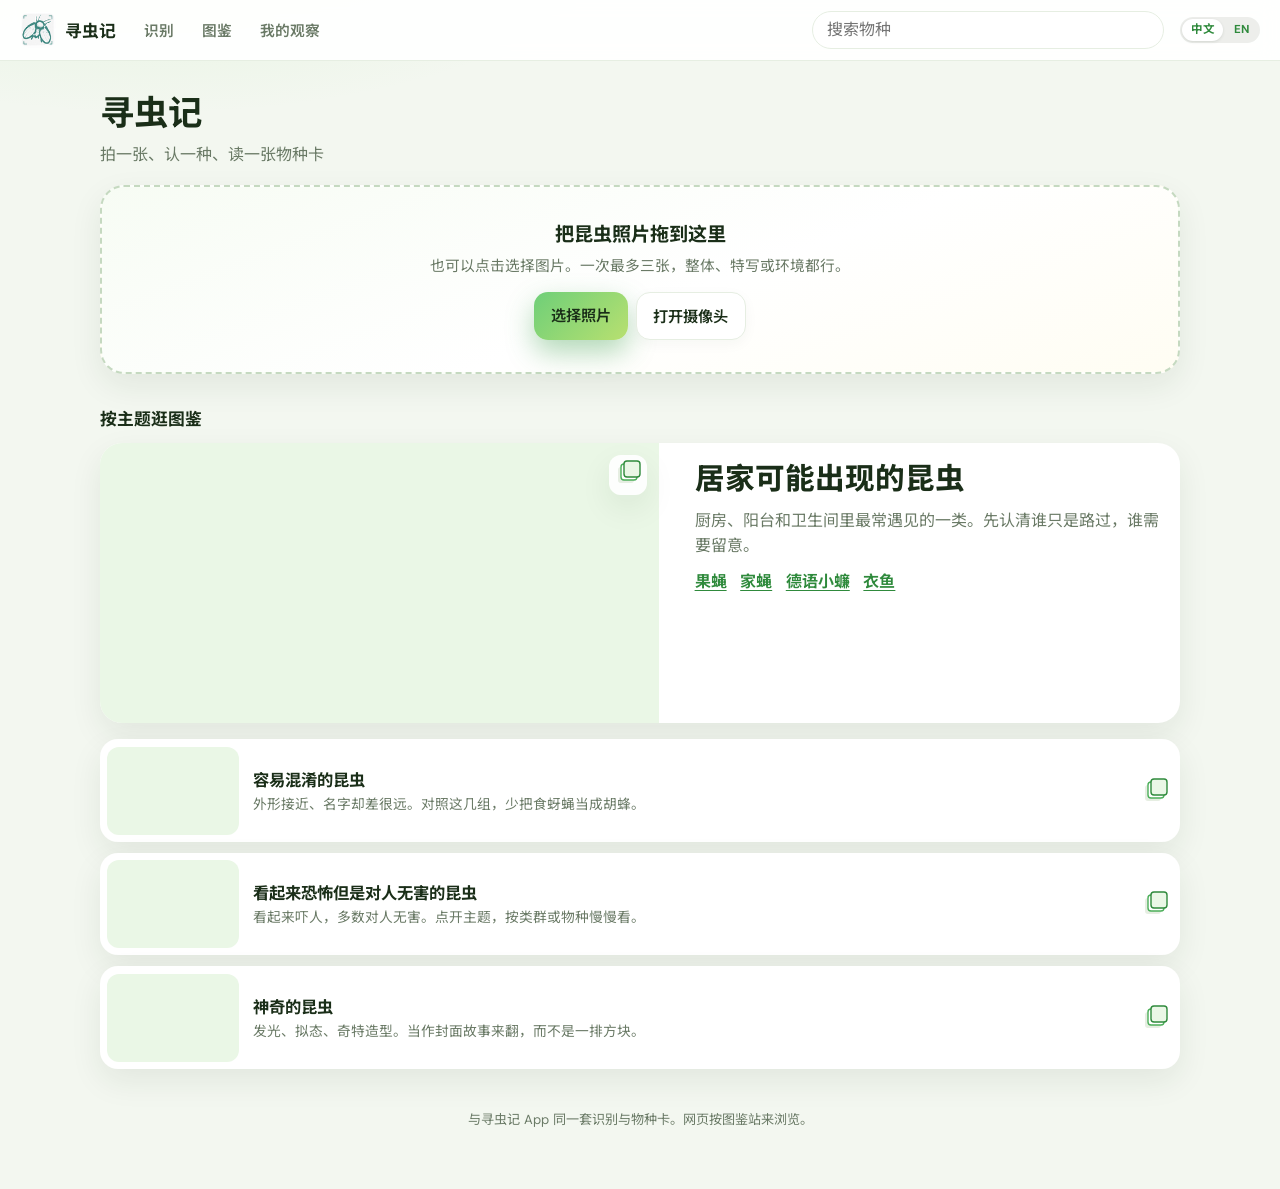
==== commit 7cd21c55: "Publish 寻虫记 Web Demo" ====
--- a/index.html
+++ b/index.html
@@ -102,8 +102,8 @@
         }
       }
     </style>
-    <script type="module" crossorigin src="./assets/index-Dg2_JivG.js"></script>
-    <link rel="stylesheet" crossorigin href="./assets/index-CcJcduAy.css">
+    <script type="module" crossorigin src="./assets/index-DX3j4954.js"></script>
+    <link rel="stylesheet" crossorigin href="./assets/index-DfQtefUg.css">
   </head>
   <body>
     <div id="boot-splash" aria-busy="true" aria-live="polite">
--- a/assets/index-DfQtefUg.css
+++ b/assets/index-DfQtefUg.css
@@ -0,0 +1 @@
+.guide-screen{height:100%;min-height:100%;display:flex;flex-direction:column;background:#f3f8f1;overflow:hidden}.guide-topbar{flex:0 0 auto;display:grid;grid-template-columns:2.5rem 1fr 2.5rem;align-items:center;gap:.35rem;padding:.65rem .75rem;padding-top:calc(.65rem + env(safe-area-inset-top,0px));border-bottom:1px solid rgba(0,0,0,.06);background:#fffffff5;position:sticky;top:0;z-index:4}.guide-topbar-btn{appearance:none;border:0;background:transparent;width:2.5rem;height:2.5rem;border-radius:50%;font:inherit;font-size:1.25rem;color:var(--ink);cursor:pointer}.guide-topbar-btn:hover{background:var(--accent-soft)}.guide-topbar-title{margin:0;text-align:center;font-size:1.05rem;font-weight:700}.guide-topbar-spacer{width:2.5rem;height:2.5rem}.guide-body{flex:1 1 auto;min-height:0;padding:0;padding-bottom:calc(env(safe-area-inset-bottom,0px) + 1.5rem);overflow-y:auto;-webkit-overflow-scrolling:touch}.guide-slide{margin:0;padding:1.35rem 1.15rem 1.5rem;border-radius:0;box-shadow:none;border:0;break-inside:avoid}.guide-slide--promo{background:transparent;box-shadow:none}.guide-slide--full-card{padding:0;overflow:hidden;background:transparent}.guide-full-card-img{display:block;width:100%;height:auto;max-height:none;object-fit:contain;vertical-align:top}.guide-sr-only{position:absolute;width:1px;height:1px;padding:0;margin:-1px;overflow:hidden;clip:rect(0,0,0,0);white-space:nowrap;border:0}.guide-slide--doc{background:transparent;border:0;box-shadow:none;padding-bottom:2rem}.guide-slide-eyebrow{margin:0 0 .35rem;font-size:.72rem;font-weight:650;letter-spacing:.04em;color:var(--muted);text-transform:none}.guide-slide-title{margin:0;font-size:1.55rem;font-weight:750;line-height:1.25;color:var(--ink);letter-spacing:-.02em}.guide-slide-title-accent,.guide-slide--promo .guide-slide-title-accent{color:#2b7fd4}.guide-slide-sub{margin:.45rem 0 0;font-size:.92rem;line-height:1.45;color:var(--muted)}.guide-steps{list-style:none;margin:1rem 0 0;padding:0;display:flex;flex-direction:column;gap:.55rem}.guide-step{display:flex;align-items:center;gap:.7rem;padding:.65rem .75rem;border-radius:12px;background:#ffffffd9;border:1px solid rgba(220,230,216,.9)}.guide-step-n{flex:0 0 auto;width:1.65rem;height:1.65rem;border-radius:50%;display:grid;place-items:center;font-size:.85rem;font-weight:700;color:#fff;background:var(--grad-spring-vivid)}.guide-step-label{font-size:.95rem;font-weight:650;color:var(--ink)}.guide-visual{margin-top:1.05rem;margin-left:-1.15rem;margin-right:-1.15rem;border-radius:0;overflow:hidden;background:transparent;border:0}.guide-visual-img{display:block;width:100%;height:auto;max-height:none;object-fit:contain}.guide-visual--placeholder{min-height:10.5rem;margin-left:-1.15rem;margin-right:-1.15rem;display:flex;flex-direction:column;align-items:center;justify-content:center;gap:.4rem;padding:1.25rem 1rem;background:linear-gradient(135deg,#ffffff8c,#e6eee2a6);border:0;border-top:1.5px dashed #c5d4c0;border-bottom:1.5px dashed #c5d4c0;border-radius:0}.guide-visual-ph-label{font-size:.95rem;font-weight:750;color:var(--ink);letter-spacing:.06em}.guide-visual-ph-note{max-width:16rem;text-align:center;font-size:.78rem;line-height:1.4;color:var(--muted)}.guide-visual-caption{margin:0;padding:.55rem 1.15rem .7rem;font-size:.8rem;line-height:1.4;color:var(--ink);background:transparent}.guide-visual-caption--on-ph{margin-top:.35rem;padding:.4rem .65rem;border-radius:999px;background:#fff;box-shadow:0 2px 8px #1a2e180f;font-weight:600;font-size:.78rem}.guide-tags{list-style:none;margin:.9rem 0 0;padding:0;display:flex;flex-wrap:wrap;gap:.45rem}.guide-tag{display:inline-flex;align-items:center;padding:.35rem .7rem;border-radius:var(--radius-pill);font-size:.78rem;font-weight:650;border:1px solid transparent;background:#fff}.guide-tag--neutral{color:var(--ink);border-color:var(--line)}.guide-tag--good{color:#1f6b32;background:var(--accent-soft);border-color:#c8e8c4}.guide-tag--caution{color:#9a4a12;background:var(--warn-soft);border-color:#f0d4b0}.guide-tag--info{color:#1a5f9e;background:#e8f3fc;border-color:#c5daf0}.guide-bullets{margin:1rem 0 0;padding:0 0 0 1.1rem;display:flex;flex-direction:column;gap:.65rem}.guide-bullets li{font-size:.88rem;line-height:1.5;color:var(--ink)}@media print{.guide-topbar{position:static;border-bottom:0}.guide-topbar-btn,.guide-topbar-spacer{display:none}.guide-body{padding:0}.guide-slide{margin:0;min-height:90vh;box-shadow:none;border-radius:0}.tab-bar,.app-bar{display:none!important}}.home-screen{min-height:100%;display:flex;flex-direction:column;background:#fff;overflow:auto;padding-bottom:1rem}.home-header{display:flex;align-items:center;justify-content:space-between;padding:1rem 1.15rem .25rem;flex:0 0 auto}.home-search-wrap{flex:0 0 auto;display:flex;justify-content:center;padding:1.35rem 1.35rem 0}.home-search{width:100%;max-width:22rem;display:flex;align-items:center;gap:.45rem;padding:.6rem 1.05rem;border-radius:999px;background:#fff;border:1px solid #ebebeb;box-shadow:0 4px 14px #0000000f}.home-search-icon{display:grid;place-items:center;color:#9aa0a6;flex:0 0 auto}.home-search input{flex:1 1 auto;min-width:0;border:0;background:transparent;font:inherit;font-size:.95rem;color:var(--ink);outline:none}.home-search input::placeholder{color:#9aa0a6}.home-avatar-btn{position:relative;flex:0 0 auto;width:42px;height:42px;padding:0;border:0;border-radius:50%;background:#fff;box-shadow:0 2px 10px #00000014;display:grid;place-items:center;overflow:visible}.home-avatar-btn svg{display:block;width:100%;height:100%;border-radius:50%}.home-themes{flex:1 1 auto;display:flex;flex-direction:column;gap:.85rem;padding:1.55rem 0 1.25rem;min-height:0}.home-themes-head{display:flex;align-items:center;gap:.45rem;padding:0 1.25rem}.home-themes-icon{display:grid;place-items:center;color:#5f6b63;flex:0 0 auto}.home-themes-title{margin:0;font-size:1.05rem;font-weight:400;color:#1f2933;letter-spacing:.01em}.home-themes-rail{display:flex;gap:.85rem;overflow-x:auto;overflow-y:hidden;padding:.15rem 1.25rem .35rem;scroll-snap-type:x proximity;-webkit-overflow-scrolling:touch;scrollbar-width:none}.home-themes-rail::-webkit-scrollbar{display:none}.home-theme-card{appearance:none;border:0;background:#fff;flex:0 0 auto;width:8.6rem;padding:0;border-radius:14px;overflow:hidden;box-shadow:0 4px 14px #141c1014;text-align:left;scroll-snap-align:start;cursor:pointer;display:flex;flex-direction:column}.home-theme-card:active{transform:scale(.98)}.home-theme-cover{width:100%;aspect-ratio:1 / 1;background:#eef1ee;overflow:hidden}.home-theme-cover img{display:block;width:100%;height:100%;object-fit:cover}.home-theme-cover-fallback{display:block;width:100%;height:100%;background:linear-gradient(145deg,#e8eee8,#d5ddd6)}.home-theme-label{display:block;padding:.7rem .7rem .85rem;font-size:.86rem;font-weight:400;line-height:1.35;color:#1f2933}.profile-screen{--profile-hue: 72;--profile-bg0: hsl(72 55% 92%);--profile-bg1: hsl(94 48% 94%);--profile-bg2: hsl(72 20% 99%);--profile-ink: hsl(72 28% 22%);--profile-muted: hsl(72 12% 46%);--profile-card-shadow: 0 10px 28px hsl(72 30% 40% / .08);min-height:100%;display:flex;flex-direction:column;position:relative;background:linear-gradient(180deg,var(--profile-bg0) 0%,var(--profile-bg1) 38%,var(--profile-bg2) 78%);color:var(--profile-ink)}.profile-topbar{display:flex;align-items:center;justify-content:space-between;padding:.75rem 1rem .15rem;position:relative;z-index:2}.profile-back{width:42px;height:42px;border:0;background:transparent;font-size:1.85rem;line-height:1;color:var(--profile-ink);display:grid;place-items:center;padding:0}.profile-topbar-spacer{flex:1}.profile-topbar-title{flex:1;margin:0;text-align:center;font-size:1.05rem;font-weight:650;color:var(--profile-ink)}.profile-topbar-end{width:42px;height:42px;flex:0 0 auto}.profile-mail{position:relative;width:42px;height:42px;border:0;background:transparent;color:var(--profile-ink);display:grid;place-items:center;padding:0}.profile-hero{display:flex;flex-direction:column;align-items:center;gap:.75rem;padding:1.1rem 1.35rem 1.65rem;position:relative;z-index:2}.profile-avatar-wrap{position:relative;width:96px;height:96px;border-radius:50%;box-shadow:0 10px 28px hsl(var(--profile-hue) 35% 40% / .14)}.profile-avatar-svg{width:100%;height:100%;border-radius:50%;display:block}.profile-uid{margin:.55rem 0 0;font-size:1.05rem;font-weight:650;letter-spacing:.01em;color:var(--profile-ink)}.profile-body{flex:1;padding:0 1.15rem 1.8rem;position:relative;z-index:2;display:flex;flex-direction:column;gap:1.05rem}.profile-settings-body{padding-top:.85rem}.profile-dual{display:grid;grid-template-columns:1fr 1.28fr;gap:.85rem}.profile-stat-card{border:0;text-align:left;background:#fff;border-radius:20px;padding:1rem 1.05rem 1.1rem;box-shadow:var(--profile-card-shadow);color:inherit;min-height:108px;display:flex;flex-direction:column;justify-content:space-between;gap:.85rem}.profile-stat-head{display:flex;align-items:center;gap:.4rem}.profile-stat-label{font-size:.9rem;font-weight:600;color:var(--profile-ink)}.profile-stat-count{margin-left:auto;font-size:.78rem;color:var(--profile-muted)}.profile-stat-chevron{margin-left:auto;color:#c2c8bc;font-size:1.15rem;line-height:1}.profile-stat-count+.profile-stat-chevron{margin-left:.15rem}.profile-badge-row{display:flex;flex-wrap:nowrap;align-items:center;gap:.4rem}.profile-dotted-hex{display:block;color:hsl(var(--profile-hue) 14% 58%);flex:0 0 auto}.profile-dotted-hex--sm{width:26px;height:29px}.profile-dotted-hex--lg{width:72px;height:80px}.profile-badges-body{padding-top:.5rem;gap:1.25rem}.profile-badges-banner{align-self:center;display:inline-flex;align-items:center;justify-content:center;padding:.45rem 1.35rem;background:hsl(var(--profile-hue) 28% 32%);color:#fff;border-radius:4px;position:relative;box-shadow:0 2px hsl(var(--profile-hue) 28% 24%)}.profile-badges-banner:before,.profile-badges-banner:after{content:"";position:absolute;top:0;bottom:0;width:10px;background:inherit;clip-path:polygon(0 0,100% 0,100% 100%,0 70%)}.profile-badges-banner:before{left:-8px;clip-path:polygon(100% 0,100% 100%,0 85%,35% 0)}.profile-badges-banner:after{right:-8px;clip-path:polygon(0 0,65% 0,100% 85%,0 100%)}.profile-badges-banner-text{font-size:.78rem;font-weight:750;letter-spacing:.08em}.profile-badges-panel{background:#fff;border-radius:20px;box-shadow:var(--profile-card-shadow);padding:1.35rem 1rem 1.6rem;border:2px solid hsl(var(--profile-hue) 22% 42%)}.profile-badges-honeycomb{display:flex;flex-direction:column;align-items:center;gap:.55rem}.profile-badges-row{display:flex;justify-content:center;gap:.65rem}.profile-badges-row.is-offset{gap:.65rem;padding:0 2.2rem}.profile-badge-slot,.profile-badges-cell{appearance:none;border:0;background:transparent;padding:.15rem;color:hsl(var(--profile-hue) 12% 48%);cursor:pointer;display:grid;place-items:center}.profile-badge-slot:active,.profile-badges-cell:active{transform:scale(.96)}.profile-badge-modal{position:absolute;inset:0;z-index:20;background:#141c106b;display:flex;align-items:center;justify-content:center;padding:1.25rem}.profile-badge-modal-card{width:min(100%,18.5rem);background:#fff;border-radius:18px;padding:1.35rem 1.2rem 1.15rem;box-shadow:0 16px 40px #0000002e;text-align:center;display:flex;flex-direction:column;align-items:center;gap:.65rem}.profile-badge-modal-hex{color:hsl(var(--profile-hue) 12% 48%)}.profile-badge-modal-title{margin:.2rem 0 0;font-size:1.1rem;font-weight:700;color:var(--profile-ink)}.profile-badge-modal-body{margin:0;font-size:.9rem;line-height:1.5;color:var(--profile-muted)}.profile-badge-modal-close{margin-top:.45rem;appearance:none;border:0;border-radius:999px;padding:.55rem 1.4rem;background:hsl(var(--profile-hue) 42% 42%);color:#fff;font:inherit;font-size:.9rem;font-weight:650;cursor:pointer}.profile-equip-row{display:flex;flex-wrap:nowrap;gap:.45rem}.profile-equip-dot{width:28px;height:28px;border-radius:50%;border:1.5px solid hsl(var(--profile-hue) 18% 82%);box-sizing:border-box}.profile-menu{list-style:none;margin:0;padding:.2rem 0;background:#fff;border-radius:20px;box-shadow:var(--profile-card-shadow);overflow:hidden}.profile-menu-danger{margin-top:.15rem}.profile-menu-item{width:100%;display:flex;align-items:center;gap:.85rem;padding:1.1rem;border:0;background:transparent;text-align:left;color:inherit}.profile-menu-item-static{cursor:default}.profile-menu li+li .profile-menu-item{border-top:1px solid hsl(var(--profile-hue) 16% 92%)}.profile-menu-icon{width:36px;height:36px;border-radius:12px;display:grid;place-items:center;flex:0 0 auto}.profile-menu-icon-danger{background:#f8eae7;color:#a64030}.profile-menu-label{flex:1 1 auto;font-size:.95rem;font-weight:550;color:var(--profile-ink)}.profile-menu-item-danger .profile-menu-label{color:#a64030;font-weight:600}.profile-menu-meta{font-size:.82rem;color:var(--profile-muted)}.profile-menu-chevron{color:#c2c8bc;font-size:1.25rem;line-height:1}.profile-toggle{position:relative;width:44px;height:26px;border:0;border-radius:999px;padding:0;background:hsl(var(--profile-hue) 10% 82%);flex:0 0 auto;transition:background .18s ease}.profile-toggle.is-on{background:hsl(var(--profile-hue) 42% 48%)}.profile-toggle-knob{position:absolute;top:3px;left:3px;width:20px;height:20px;border-radius:50%;background:#fff;box-shadow:0 1px 4px #00000029;transition:transform .18s ease}.profile-toggle.is-on .profile-toggle-knob{transform:translate(18px)}.profile-hint{margin:.2rem 0 0;text-align:center;font-size:.82rem;color:var(--profile-muted)}.search-screen{min-height:100%;display:flex;flex-direction:column;background:#fff;color:var(--ink)}.search-topbar{display:flex;align-items:center;gap:.35rem;padding:.55rem .75rem .55rem .35rem;border-bottom:1px solid #ececec;flex:0 0 auto;background:#fff;position:sticky;top:0;z-index:3}.search-back{width:40px;height:40px;border:0;background:transparent;font-size:1.75rem;line-height:1;color:#333;display:grid;place-items:center;padding:0;flex:0 0 auto}.search-field{flex:1 1 auto;min-width:0;display:flex;align-items:center;gap:.35rem;position:relative}.search-field input{width:100%;border:0;outline:none;background:transparent;font:inherit;font-size:1.05rem;font-weight:550;color:#1a1a1a;padding:.45rem 1.8rem .45rem .15rem}.search-field input::placeholder{color:#9aa0a6;font-weight:400}.search-clear{position:absolute;right:0;top:50%;transform:translateY(-50%);width:28px;height:28px;border:0;border-radius:50%;background:#e8e8e8;color:#666;font-size:1.1rem;line-height:1;display:grid;place-items:center;padding:0}.search-body{flex:1 1 auto;min-height:0;overflow:auto}.search-hint,.search-empty{margin:2.5rem 1.25rem;text-align:center;font-size:.9rem;color:var(--muted)}.search-list{list-style:none;margin:0;padding:0}.search-row{width:100%;display:flex;align-items:center;gap:.85rem;padding:.72rem .95rem;border:0;border-bottom:1px solid #efefef;background:#fff;text-align:left;color:inherit}.search-thumb{width:52px;height:52px;border-radius:10px;overflow:hidden;flex:0 0 auto;background:#f1f3ef;display:grid;place-items:center}.search-thumb img{width:100%;height:100%;object-fit:cover;display:block}.search-thumb-fallback{font-size:1.1rem;font-weight:650;color:var(--accent-deep)}.search-text{flex:1 1 auto;min-width:0;display:flex;flex-direction:column;gap:.2rem}.search-hit-name{font-size:.98rem;font-weight:550;color:#1a1a1a;line-height:1.35;word-break:break-word}.search-hit-mark{background:transparent;color:#e91e63;font-weight:650;padding:0}.search-sci{font-size:.8rem;color:#8a8f88;font-style:italic;line-height:1.3;white-space:nowrap;overflow:hidden;text-overflow:ellipsis}.search-chevron{flex:0 0 auto;color:#c5c5c5;font-size:1.25rem;line-height:1}.sr-only{position:absolute;width:1px;height:1px;padding:0;margin:-1px;overflow:hidden;clip:rect(0,0,0,0);white-space:nowrap;border:0}.theme-screen{min-height:100%;display:flex;flex-direction:column;background:#f4f5f4;overflow:auto}.theme-topbar{flex:0 0 auto;display:flex;align-items:center;padding:.55rem .7rem .15rem;background:#f4f5f4;position:sticky;top:0;z-index:2}.theme-back{appearance:none;border:0;background:transparent;width:2.4rem;height:2.4rem;border-radius:50%;font-size:1.7rem;line-height:1;color:#1f2933;display:grid;place-items:center;cursor:pointer}.theme-body{flex:1 1 auto;padding:.35rem 1rem 1.6rem;display:flex;flex-direction:column;gap:1rem}.theme-title{margin:0;padding:0 .15rem;font-size:1.55rem;font-weight:400;line-height:1.25;color:#1f2933}.theme-empty{margin:1.5rem .2rem;color:#6b7280;font-size:.95rem}.theme-grid{display:grid;grid-template-columns:1fr 1fr;gap:.85rem}.theme-card{appearance:none;border:0;background:#fff;border-radius:16px;overflow:hidden;padding:0;text-align:left;box-shadow:0 4px 16px #141c1012;cursor:pointer;display:flex;flex-direction:column;min-width:0}.theme-card:active{transform:scale(.985)}.theme-card-media{width:100%;aspect-ratio:1 / 1;background:#e8ece8;overflow:hidden}.theme-card-media img{display:block;width:100%;height:100%;object-fit:cover}.theme-card-fallback{display:block;width:100%;height:100%;background:linear-gradient(145deg,#e8eee8,#d5ddd6)}.theme-card-text{display:flex;flex-direction:column;gap:.2rem;padding:.7rem .75rem .85rem;min-width:0}.theme-card-name{font-size:.95rem;font-weight:400;color:#1f2933;line-height:1.3;word-break:break-word}.theme-card-sci{font-size:.78rem;font-style:italic;color:#8a9399;line-height:1.3;word-break:break-word}:root{--fab-hl: #9ee08a;--grad-spring: linear-gradient(135deg, #6ecf78 0%, #b8e070 100%);--grad-spring-vivid: radial-gradient( circle at 35% 30%, var(--fab-hl) 0%, #5cbf68 42%, #3d9e4a 100% );--grad-spring-soft: linear-gradient(160deg, #f7fcf4 0%, #ffffff 55%, #fffdf3 100%);--bg: #ffffff;--bg-wash: #f3f7f0;--panel: #ffffff;--ink: #1a2e18;--muted: #6a7a66;--accent: #4caf5a;--accent-deep: #2f8a3c;--accent-soft: #eaf7e6;--warn: #b45309;--warn-soft: #fef3e6;--line: #e6eee2;--radius-sheet: 28px;--radius-card: 18px;--radius-pill: 999px;--phone-w: 420px;--bar-h: 52px;--tab-h: 72px;--fab-size: 64px;--font: "DM Sans", "Noto Sans SC", "PingFang SC", "Microsoft YaHei", sans-serif;--shadow-soft: 0 12px 32px rgba(26, 46, 24, .08);--shadow-float: 0 16px 40px rgba(76, 175, 90, .14);--shadow-fab: 0 12px 28px rgba(61, 158, 74, .4)}*{box-sizing:border-box}html,body,#root{margin:0;min-height:100%}body{font-family:var(--font);color:var(--ink);background:var(--bg-wash);-webkit-font-smoothing:antialiased}button,input{font:inherit}button{cursor:pointer}img{max-width:100%;display:block}a{color:inherit}.demo-stage{width:100%;min-height:100vh;min-height:100dvh;display:flex;flex-direction:column;align-items:center;justify-content:center}.demo-stage-kicker{display:none;margin:0 0 .65rem;font-size:.78rem;font-weight:650;letter-spacing:.06em;color:#3a5a52}.phone{width:100%;max-width:var(--phone-w);min-height:100vh;height:100vh;margin:0 auto;background:var(--bg);display:flex;flex-direction:column;position:relative;overflow:hidden}@media(min-width:480px){html:not(.is-site) body{padding:1.25rem 0;display:flex;justify-content:center;align-items:center;background:radial-gradient(1200px 520px at 50% -10%,rgba(122,176,158,.28),transparent 58%),linear-gradient(180deg,#e8efe9,#f3f1ea 48%,#efe8dc)}html:not(.is-site) .demo-stage-kicker{display:block}html:not(.is-site) .phone{height:min(820px,calc(100vh - 4.2rem));min-height:min(820px,calc(100vh - 4.2rem));max-height:calc(100vh - 4.2rem);border-radius:28px;box-shadow:0 0 0 1px #1a2e180f,0 22px 48px #1a2e181a}}.app-main{flex:1 1 auto;overflow-y:auto;overflow-x:hidden;padding-bottom:calc(var(--tab-h) + env(safe-area-inset-bottom,0px) + .5rem);position:relative;min-height:0}.app-main.no-tab{padding-bottom:0}.app-main.immersive{padding-bottom:0;overflow:hidden;flex:1 1 0;min-height:0;display:flex;flex-direction:column}.screen-enter{animation:screen-in .24s ease-out}@keyframes screen-in{0%{opacity:0;transform:translateY(8px)}to{opacity:1;transform:none}}.app-bar{flex:0 0 var(--bar-h);display:flex;align-items:center;gap:.35rem;padding:0 .65rem;background:#ffffffeb;-webkit-backdrop-filter:blur(12px);backdrop-filter:blur(12px);border-bottom:1px solid transparent;position:sticky;top:0;z-index:8}.app-bar.overlay{position:absolute;left:0;right:0;background:transparent;border:none;color:#fff;z-index:12;flex:none}.back-btn{width:40px;height:40px;border:none;border-radius:12px;background:transparent;color:var(--accent-deep);font-size:1.6rem;line-height:1;display:grid;place-items:center}.app-bar.overlay .back-btn{color:#fff;background:#00000047}.app-bar-title{margin:0;flex:1;text-align:center;font-size:1rem;font-weight:650;color:var(--accent-deep)}.app-bar.overlay .app-bar-title{color:#fff}.app-bar-spacer{width:40px;flex:0 0 auto}.locale-toggle{display:inline-flex;align-items:center;gap:2px;padding:2px;border-radius:999px;background:#1a2e1814;flex:0 0 auto}.locale-toggle button{border:0;background:transparent;color:var(--accent-deep);font-size:.72rem;font-weight:700;line-height:1;padding:.35rem .55rem;border-radius:999px}.locale-toggle button.is-on{background:#fff;box-shadow:0 1px 3px #1a2e181f}.locale-toggle.is-light{background:#ffffff38}.locale-toggle.is-light button{color:#fff}.locale-toggle.is-light button.is-on{background:#ffffffeb;color:var(--accent-deep)}.btn{border:1px solid transparent;border-radius:14px;padding:.72rem 1.05rem;font-size:.95rem;font-weight:600;transition:transform .15s,box-shadow .15s,background .15s}.btn:active{transform:scale(.98)}.btn.block{width:100%}.btn.primary{background:var(--grad-spring);color:var(--ink);border:none;box-shadow:var(--shadow-fab)}.btn.ghost{background:var(--panel);border-color:var(--line);color:var(--ink);box-shadow:0 4px 14px #1a2e180a}.float-panel{background:var(--panel);border-radius:var(--radius-sheet);box-shadow:var(--shadow-float);border:1px solid rgba(230,238,226,.9)}.float-panel.soft{box-shadow:var(--shadow-soft);border-radius:var(--radius-card);padding:.85rem 1rem 1rem}.capture-hero{padding:1.4rem 1.15rem 1.25rem;text-align:center;margin-bottom:.85rem}.capture-hero-visual{position:relative;width:120px;height:120px;margin:.2rem auto 1.1rem;display:grid;place-items:center}.capture-hero-ring{position:absolute;inset:0;border-radius:50%;background:var(--grad-spring-vivid);opacity:.95;box-shadow:var(--shadow-fab);animation:fab-pulse 2.4s ease-in-out infinite}.capture-hero-icon{position:relative;z-index:1;font-size:2rem;color:#fff;text-shadow:0 2px 8px rgba(26,46,24,.2)}@keyframes fab-pulse{0%,to{transform:scale(1);filter:brightness(1)}50%{transform:scale(1.04);filter:brightness(1.05)}}.capture-hero-actions{display:flex;flex-direction:column;gap:.6rem}.btn.muted{background:transparent;border-color:var(--line);color:var(--muted);font-weight:500;font-size:.85rem}.btn:disabled{opacity:.55;cursor:not-allowed;box-shadow:none}.lead{margin:0 0 .75rem;font-size:1.08rem;font-weight:650}.hint{margin:-.35rem 0 1rem;font-size:.85rem;color:var(--muted)}.empty{color:var(--muted);font-size:.9rem}.pad{padding:1.1rem 1.15rem .5rem}.tab-bar{position:absolute;left:0;right:0;bottom:0;height:calc(var(--tab-h) + env(safe-area-inset-bottom,0px));padding-bottom:env(safe-area-inset-bottom,0px);display:grid;grid-template-columns:1fr var(--fab-size) 1fr;align-items:end;background:#fff;border-top:1px solid var(--line);z-index:20;box-shadow:0 -6px 20px #1a2e180a}.tab{border:none;background:transparent;color:var(--muted);font-size:.72rem;display:flex;flex-direction:column;align-items:center;justify-content:center;gap:.12rem;padding:.45rem .35rem .55rem;min-height:56px}.tab.active{color:var(--accent-deep);font-weight:650}.tab-icon{font-size:1.15rem;line-height:1}.tab-fab-slot{display:flex;justify-content:center;position:relative;height:100%}.tab-fab{position:absolute;bottom:calc(18px + env(safe-area-inset-bottom,0px));width:var(--fab-size);height:var(--fab-size);border-radius:50%;border:0;background:var(--accent);color:#fff;box-shadow:none;display:grid;place-items:center;z-index:2;padding:0;box-sizing:border-box;transition:background .15s ease,box-shadow .15s ease,border-color .15s ease,color .15s ease}.tab-fab-svg{width:26px;height:26px;display:block}.tab-fab.active{box-shadow:0 0 0 3px #6fcf7a47}.capture-grid{display:grid;grid-template-columns:1fr 1fr;gap:.7rem}.demo-card{position:relative;display:flex;flex-direction:column;align-items:flex-start;gap:.35rem;text-align:left;border:1.5px dashed rgba(111,207,122,.45);background:var(--panel);border-radius:var(--radius-card);padding:.9rem;min-height:118px;overflow:hidden;box-shadow:0 6px 18px #1a2e180a}.demo-card:before{display:none}.demo-card:hover{border-color:var(--accent);background:#f7fcf4}.demo-tag{font-size:.68rem;font-weight:650;padding:.12rem .45rem;border-radius:var(--radius-pill);position:relative;z-index:1}.demo-tag.beneficial{background:var(--accent-soft);color:var(--accent-deep)}.demo-tag.call{background:#eef6e6;color:var(--accent-deep)}.demo-tag.pest{background:var(--warn-soft);color:var(--warn)}.demo-tag.pending{background:#f1f2ee;color:var(--muted)}.demo-name{font-size:1.05rem;font-weight:700;position:relative;z-index:1}.demo-desc{font-size:.78rem;color:var(--muted);position:relative;z-index:1}.advanced{margin-top:1.1rem;font-size:.85rem;color:var(--muted)}.advanced summary{cursor:pointer;color:var(--accent-deep)}.file-label{display:flex;flex-direction:column;gap:.4rem;margin-top:.65rem;font-size:.85rem}.status{min-height:1.2em;margin:.85rem 0 0;font-size:.85rem;color:var(--muted)}.camera-screen{flex:1 1 auto;min-height:0;width:100%;display:flex;flex-direction:column;position:relative;background:#0f1a12;z-index:5}.camera-view{flex:1 1 auto;position:relative;overflow:hidden;min-height:0}.camera-video{width:100%;height:100%;object-fit:cover;display:block;background:#122018}.camera-fallback{position:absolute;inset:0;display:grid;place-items:center;padding:2rem;text-align:center;color:#ffffffd9;background:linear-gradient(160deg,#1a2e18,#243528);font-size:.92rem;line-height:1.5}.camera-view .scan-frame{inset:14% 12%}.camera-view .scan-line{left:14%;right:14%}.camera-hint{position:static;margin:0;padding:.15rem .2rem .35rem;text-align:center;color:#fffffff2;font-size:.78rem;line-height:1.35;text-shadow:0 1px 6px rgba(0,0,0,.4);pointer-events:none;z-index:auto}.camera-clue-tray{position:absolute;left:.55rem;right:.55rem;bottom:.5rem;z-index:4;display:flex;flex-direction:column;gap:.32rem;padding:.38rem .42rem .42rem;border-radius:14px;background:#08100c47;backdrop-filter:blur(8px);-webkit-backdrop-filter:blur(8px);border:1px solid rgba(255,255,255,.1);box-shadow:none;pointer-events:auto}.camera-clue-slots{display:grid;grid-template-columns:repeat(4,minmax(0,1fr));gap:.28rem}.camera-clue-slot{position:relative;min-height:56px;border:1.5px dashed rgba(255,255,255,.32);border-radius:10px;background:#ffffff0d;color:#ffffffe0;overflow:hidden}.camera-clue-slot.filled{border-style:solid;border-color:#c8f0a86b;background:#12201838}.camera-clue-slot.active{border-color:#6ecf78f2;box-shadow:0 0 0 2px #6ecf7847}.camera-clue-slot.disabled{opacity:.55}.camera-clue-slot.recording{border-style:solid;border-color:#ff7864b3;background:#ff5a4629;animation:camera-rec-pulse 1.1s ease-in-out infinite}.camera-clue-slot-main{width:100%;height:100%;display:flex;flex-direction:column;align-items:center;gap:.12rem;padding:.22rem .15rem .28rem;border:none;background:transparent;color:inherit}.camera-clue-thumb{width:100%;height:34px;object-fit:cover;border-radius:6px;display:block}.camera-clue-empty{width:100%;height:34px;display:grid;place-items:center;font-size:1.05rem;font-weight:500;color:#ffffff8c;line-height:1}.camera-clue-audio-empty{font-size:1rem;color:#e8f4c4b8}.camera-clue-audio-body{width:100%;height:34px;display:flex;flex-direction:column;align-items:center;justify-content:center;gap:.12rem}.camera-clue-wave{display:flex;align-items:flex-end;justify-content:center;gap:2px;height:14px}.camera-clue-wave i{display:block;width:2px;border-radius:1px;background:#c8f0a8e6;height:40%}.camera-clue-wave i:nth-child(1){height:35%}.camera-clue-wave i:nth-child(2){height:70%}.camera-clue-wave i:nth-child(3){height:100%}.camera-clue-wave i:nth-child(4){height:55%}.camera-clue-wave i:nth-child(5){height:80%}.camera-clue-slot.recording .camera-clue-wave i{background:#ffb4a0f2;animation:camera-wave-bounce .7s ease-in-out infinite}.camera-clue-slot.recording .camera-clue-wave i:nth-child(2){animation-delay:.08s}.camera-clue-slot.recording .camera-clue-wave i:nth-child(3){animation-delay:.16s}.camera-clue-slot.recording .camera-clue-wave i:nth-child(4){animation-delay:.24s}.camera-clue-slot.recording .camera-clue-wave i:nth-child(5){animation-delay:.32s}.camera-clue-audio-time{font-size:.62rem;font-weight:650;letter-spacing:.02em;color:#eef8d8f2;line-height:1}.camera-clue-label{font-size:.62rem;font-weight:600;letter-spacing:.02em;color:#ffffffe0}.camera-clue-clear{position:absolute;top:1px;right:1px;width:16px;height:16px;padding:0;border:none;border-radius:50%;background:#00000080;color:#fff;font-size:.78rem;line-height:16px;text-align:center;z-index:1}@keyframes camera-rec-pulse{0%,to{opacity:1}50%{opacity:.72}}@keyframes camera-wave-bounce{0%,to{transform:scaleY(.55)}50%{transform:scaleY(1)}}.camera-start-identify{width:100%;height:34px;display:inline-flex;align-items:center;justify-content:center;border:1px solid rgba(210,220,200,.18);border-radius:999px;background:#78847638;color:#ebf0e69e;font-size:.84rem;font-weight:650;letter-spacing:.02em;backdrop-filter:blur(4px);-webkit-backdrop-filter:blur(4px);transition:background .18s ease,border-color .18s ease,color .18s ease,box-shadow .18s ease,transform .18s ease}.camera-start-identify[data-ready=true]{border-color:#96de9b8c;background:#469e56b8;color:#fff;animation:identify-ready-breathe 2.4s ease-in-out infinite}.camera-start-identify:disabled{cursor:default}.camera-start-identify[data-ready=true]:not(:disabled):active{transform:scale(.985)}@keyframes identify-ready-breathe{0%,to{box-shadow:0 0 #6ecf782e}50%{box-shadow:0 0 0 5px #6ecf7814}}@media(prefers-reduced-motion:reduce){.camera-start-identify[data-ready=true]{animation:none}}.camera-close,.camera-demo-toggle{position:absolute;top:calc(.75rem + env(safe-area-inset-top,0px));z-index:6;border:none;color:#fff;background:#12201873;-webkit-backdrop-filter:blur(6px);backdrop-filter:blur(6px)}.camera-close{left:.85rem;width:36px;height:36px;border-radius:50%;font-size:1.35rem;line-height:1}.camera-demo-toggle{right:.85rem;height:32px;padding:0 .7rem;border-radius:var(--radius-pill);font-size:.75rem;font-weight:600}.camera-demo-panel{position:absolute;left:.75rem;right:.75rem;top:calc(3.2rem + env(safe-area-inset-top,0px));z-index:6;max-height:42%;overflow:auto;padding:.75rem}.camera-dock{position:relative;flex:0 0 auto;height:calc(108px + env(safe-area-inset-bottom,0px));padding-bottom:env(safe-area-inset-bottom,0px);background:#fff;display:grid;place-items:center}.camera-shutter{position:relative;width:74px;height:74px;border-radius:50%;border:0;background:var(--accent);color:#fff;box-shadow:none;padding:0;display:grid;place-items:center;box-sizing:border-box;transition:background .15s ease,box-shadow .15s ease,border-color .15s ease,color .15s ease}.camera-shutter .tab-fab-svg{width:28px;height:28px}.camera-shutter:disabled{opacity:.6}.camera-shutter.recording{border-radius:50%;border:3px solid #fff;background:#e85a4a;color:#fff;box-shadow:none}.camera-import{position:absolute;right:1.15rem;bottom:calc(28px + env(safe-area-inset-bottom,0px));width:40px;height:40px;border-radius:12px;border:1px solid var(--line);background:var(--bg-wash);color:var(--accent-deep);font-size:1.1rem;line-height:1;display:grid;place-items:center}.camera-import:disabled{opacity:.5}.camera-status{position:absolute;left:1rem;right:1rem;top:calc(3.4rem + env(safe-area-inset-top,0px));margin:0;text-align:center;font-size:.78rem;color:#fff;text-shadow:0 1px 6px rgba(0,0,0,.5);pointer-events:none;z-index:5}.scanning-screen{position:relative;flex:1 1 auto;min-height:0;width:100%;display:flex;flex-direction:column;align-items:center;padding:1.1rem 1.2rem calc(.85rem + env(safe-area-inset-bottom,0px));background:#fff;overflow:hidden}.scan-close{align-self:flex-start;width:36px;height:36px;border:none;border-radius:50%;background:#e8eee6;color:var(--ink);font-size:1.25rem;line-height:1;margin-bottom:.35rem}.scan-stage{width:100%;max-width:300px;aspect-ratio:3 / 4;max-height:min(46vh,360px);border-radius:22px;overflow:hidden;position:relative;background:#1a2e18;margin-top:.35rem;box-shadow:var(--shadow-float);flex:0 1 auto}.scan-stage img{width:100%;height:100%;object-fit:cover;opacity:.92}.scan-stage .placeholder{width:100%;height:100%;display:grid;place-items:center;font-size:3rem;background:var(--grad-spring-soft);color:var(--accent-deep)}.scan-grid{position:absolute;inset:0;background-image:linear-gradient(rgba(255,255,255,.08) 1px,transparent 1px),linear-gradient(90deg,rgba(255,255,255,.08) 1px,transparent 1px);background-size:18px 18px;pointer-events:none;mix-blend-mode:soft-light}.scan-frame{position:absolute;inset:18px;pointer-events:none}.scan-frame .corner{position:absolute;width:28px;height:28px;border-color:transparent;border-style:solid;border-width:3px}.scan-frame .tl{top:0;left:0;border-top-color:#6ecf78;border-left-color:#6ecf78}.scan-frame .tr{top:0;right:0;border-top-color:#b8e070;border-right-color:#b8e070}.scan-frame .bl{bottom:0;left:0;border-bottom-color:#b8e070;border-left-color:#6ecf78}.scan-frame .br{bottom:0;right:0;border-bottom-color:#6ecf78;border-right-color:#b8e070}.scan-line{position:absolute;left:22px;right:22px;height:2px;background:var(--grad-spring);box-shadow:0 0 12px #6ecf78cc;animation:scan-move 1.5s ease-in-out infinite}@keyframes scan-move{0%{top:22px;opacity:.4}50%{opacity:1}to{top:calc(100% - 24px);opacity:.4}}.scan-caption{margin:.85rem 0 0;font-weight:650;color:var(--accent-deep)}.scan-sub{margin:.3rem 0 0;font-size:.82rem;color:var(--muted);text-align:center;padding:0 .5rem}.scan-creature{position:relative;width:96px;height:96px;margin:.65rem auto .55rem;flex:0 0 auto;overflow:hidden;pointer-events:none}.scan-creature-compound{display:grid;place-items:center}.sc-hex{position:absolute;width:18px;height:20px;left:50%;top:50%;margin:-10px 0 0 -9px;background:var(--accent);clip-path:polygon(50% 0%,100% 25%,100% 75%,50% 100%,0% 75%,0% 25%);opacity:.55;animation-duration:1.8s;animation-timing-function:ease-in-out;animation-iteration-count:infinite}.sc-hex-1{animation-name:sc-hex-1;animation-delay:0s}.sc-hex-2{animation-name:sc-hex-2;animation-delay:.12s}.sc-hex-3{animation-name:sc-hex-3;animation-delay:.24s}.sc-hex-4{animation-name:sc-hex-4;animation-delay:.36s}.sc-hex-5{animation-name:sc-hex-5;animation-delay:.48s}.sc-hex-6{animation-name:sc-hex-6;animation-delay:.6s}.sc-hex-7{animation-name:sc-hex-7;animation-delay:.72s}@keyframes sc-hex-1{0%,to{opacity:.55;transform:translate(0) scale(.92)}50%{opacity:1;transform:translate(0) scale(1.06)}}@keyframes sc-hex-2{0%,to{opacity:.35;transform:translateY(-22px) scale(.9)}50%{opacity:.9;transform:translateY(-22px) scale(1.04)}}@keyframes sc-hex-3{0%,to{opacity:.35;transform:translate(19px,-11px) scale(.9)}50%{opacity:.9;transform:translate(19px,-11px) scale(1.04)}}@keyframes sc-hex-4{0%,to{opacity:.35;transform:translate(19px,11px) scale(.9)}50%{opacity:.9;transform:translate(19px,11px) scale(1.04)}}@keyframes sc-hex-5{0%,to{opacity:.35;transform:translateY(22px) scale(.9)}50%{opacity:.9;transform:translateY(22px) scale(1.04)}}@keyframes sc-hex-6{0%,to{opacity:.35;transform:translate(-19px,11px) scale(.9)}50%{opacity:.9;transform:translate(-19px,11px) scale(1.04)}}@keyframes sc-hex-7{0%,to{opacity:.35;transform:translate(-19px,-11px) scale(.9)}50%{opacity:.9;transform:translate(-19px,-11px) scale(1.04)}}@media(prefers-reduced-motion:reduce){.sc-hex{animation:none!important}}.xingse-screen{position:relative;flex:1 1 auto;min-height:0;height:100%;overflow:hidden;background:#122018}.xingse-photo-layer{position:absolute;inset:0;z-index:0;overflow:hidden;background:#122018}.xingse-photo-layer img{width:100%;height:100%;object-fit:cover;opacity:.96}.xingse-user-fallback{width:100%;height:100%;display:grid;place-items:center;font-size:3rem;color:#fff;background:var(--grad-spring-soft);color:var(--accent-deep)}.xingse-frame{position:absolute;inset:56px 48px 48px;pointer-events:none}.xingse-frame .corner{position:absolute;width:22px;height:22px;border-style:solid;border-color:transparent;border-width:2.5px}.xingse-frame .tl{top:0;left:0;border-top-color:#fff;border-left-color:#fff}.xingse-frame .tr{top:0;right:0;border-top-color:#fff;border-right-color:#fff}.xingse-frame .bl{bottom:0;left:0;border-bottom-color:#fff;border-left-color:#fff}.xingse-frame .br{bottom:0;right:0;border-bottom-color:#fff;border-right-color:#fff}.xingse-user-label{position:absolute;left:0;right:0;bottom:18px;margin:0;text-align:center;font-size:.78rem;color:#ffffffeb;text-shadow:0 1px 4px rgba(0,0,0,.35);pointer-events:none}.xingse-sheet{position:absolute;left:0;right:0;bottom:0;z-index:2;max-height:min(84vh,680px);background:#fff;border-radius:var(--radius-sheet) var(--radius-sheet) 0 0;padding:0;box-shadow:var(--shadow-float);display:flex;flex-direction:column;overflow:hidden;transition:transform .28s ease;will-change:transform}.xingse-sheet.dragging{transition:none}.xingse-sheet-grab{flex:0 0 auto;padding:.4rem 1.2rem .15rem;touch-action:none;cursor:grab;display:flex;flex-direction:column;align-items:center;gap:.15rem;-webkit-user-select:none;user-select:none}.xingse-sheet-grab:active{cursor:grabbing}.xingse-handle{width:36px;height:4px;border-radius:999px;background:#cfd9cb}.xingse-grab-hint{font-size:.72rem;color:var(--muted);line-height:1.2}.xingse-copy{flex:0 0 auto;padding:0 1.2rem;display:flex;flex-direction:column;gap:.18rem}.xingse-head{display:flex;flex-wrap:wrap;align-items:center;justify-content:center;gap:.4rem;min-height:1.7rem;padding:0}.xingse-name{margin:0;font-size:1.28rem;font-weight:750;text-align:center}.xingse-sub{margin:0;text-align:center;font-size:.8rem;color:var(--muted);line-height:1.35}.xingse-tips-scroll{max-height:4.2rem;overflow-y:auto;-webkit-overflow-scrolling:touch;overscroll-behavior:contain;scrollbar-width:thin;padding:0 .05rem}.xingse-tip-line{margin:0 0 .28rem;font-size:.8rem;line-height:1.35;color:var(--muted)}.xingse-tip-line:last-child{margin-bottom:0}.xingse-tip-idx{display:inline-block;min-width:1.05rem;margin-right:.22rem;font-weight:700;color:var(--accent-deep)}.xingse-sub-tips{text-align:left;white-space:pre-line;max-height:2.7rem;overflow:hidden;padding:0 .15rem}.xingse-conf{margin:0;flex:0 0 auto;text-align:center;font-size:.74rem;color:var(--accent-deep);font-variant-numeric:tabular-nums}.xingse-track{display:flex;gap:12px;overflow-x:auto;scroll-snap-type:x mandatory;-webkit-overflow-scrolling:touch;padding:.55rem 0 .1rem;scrollbar-width:none;flex:0 0 auto;scroll-padding-inline:calc(50% - 66px)}.xingse-track::-webkit-scrollbar{display:none}.xingse-track-spacer{flex:0 0 max(calc(50% - 66px),1.25rem);width:max(calc(50% - 66px),1.25rem);pointer-events:none}.xingse-item{flex:0 0 132px;scroll-snap-align:center;border:none;background:transparent;padding:0;opacity:.55;transition:opacity .2s ease}.xingse-item.active{opacity:1}.xingse-circle{position:relative;width:132px;height:132px;border-radius:50%;overflow:hidden;background:var(--grad-spring-soft);box-shadow:0 10px 22px #1a2e181f;display:grid;place-items:center;transform:scale(.88);transform-origin:center center;transition:transform .2s ease;will-change:transform}.xingse-item.active .xingse-circle{transform:scale(1)}.xingse-circle img{width:100%;height:100%;object-fit:cover}.xingse-emoji{font-size:2.2rem;line-height:1}.xingse-placeholder{display:flex;flex-direction:column;align-items:center;justify-content:center;gap:.25rem;padding:.4rem}.xingse-ph-name{font-size:.82rem;font-weight:700;color:var(--ink);opacity:.85}.xingse-tap{position:absolute;left:0;right:0;bottom:0;padding:.35rem .3rem .45rem;background:linear-gradient(transparent,#0000009e);color:#fff;font-size:.68rem;font-weight:600}.xingse-dots{display:flex;justify-content:center;gap:.35rem;margin:.35rem 0 .4rem;flex:0 0 auto}.xingse-dots .dot{width:6px;height:6px;border-radius:50%;background:#d5e0d2;border:none;padding:0;cursor:pointer}.xingse-dots .dot.on{background:var(--accent);width:16px;border-radius:999px}.xingse-actions{flex:0 0 auto;display:flex;flex-direction:column;gap:.35rem;padding:0 1.2rem calc(.7rem + env(safe-area-inset-bottom,0px));background:#fff}.xingse-cta{margin:0;border-radius:var(--radius-pill)!important;color:#fff!important;font-weight:700;flex:0 0 auto}.xingse-sheet .btn{padding:.48rem .9rem;font-size:.86rem;line-height:1.2;min-height:40px}.xingse-sheet .btn.ghost,.xingse-sheet .btn.xingse-secondary{margin:0;border-radius:var(--radius-pill);flex:0 0 auto;padding:.42rem .9rem;font-size:.8rem;min-height:38px}.candidates{list-style:none;margin:0 0 1rem;padding:0;display:flex;flex-direction:column;gap:.6rem}.cand{width:100%;text-align:left;border:1px solid var(--line);background:var(--panel);border-radius:var(--radius-card);padding:.95rem 1rem}.cand.active{border-color:var(--accent);background:var(--accent-soft);box-shadow:inset 3px 0 0 var(--accent)}.cand .name{font-weight:650;font-size:1.05rem}.cand .row{display:flex;justify-content:space-between;gap:.5rem;margin-top:.35rem;font-size:.8rem;color:var(--muted)}.pill{display:inline-block;padding:.12rem .5rem;border-radius:var(--radius-pill);font-size:.72rem;font-weight:650}.pill.hit{background:var(--accent-soft);color:var(--accent-deep)}.pill.pending{background:var(--warn-soft);color:var(--warn)}.pill.role-beneficial{background:#f4faf3;color:#2f8a3c;border:1px solid #d7ebd2}.pill.role-pest{background:#fff8f4;color:#c2410c;border:1px solid #f0d7c6}.pill.role-neutral{background:#f5f5f5;color:#5c6658;border:1px solid #e4e4e4}.pill.coarse-bucket{background:#eef3ea;color:#3d5c45;border:1px solid #d5e0d2}.coarse-hint-bubble{position:relative;display:inline-block;max-width:12.5rem;padding:.28rem .55rem;border-radius:.55rem;background:#f4f8f2;color:#3d5c45;border:1px solid #d5e0d2;font-size:.72rem;font-weight:550;line-height:1.35;text-align:left}.coarse-hint-bubble:before{content:"";position:absolute;left:-5px;top:50%;width:7px;height:7px;margin-top:-3.5px;background:#f4f8f2;border-left:1px solid #d5e0d2;border-bottom:1px solid #d5e0d2;transform:rotate(45deg)}.meta{margin:0 0 .75rem;font-size:.78rem;color:var(--muted);word-break:break-all}.species-screen{min-height:100%;background:#fff;padding-bottom:calc(78px + env(safe-area-inset-bottom,0px))}.species-topbar{position:sticky;top:0;z-index:20;display:grid;grid-template-columns:44px 1fr 44px;align-items:center;min-height:48px;padding:.25rem .45rem;background:#fffffffa;border-bottom:1px solid #efefef;-webkit-backdrop-filter:blur(12px);backdrop-filter:blur(12px)}.species-topbar-title{margin:0;text-align:center;font-size:1rem;font-weight:700;color:#1a1c1a;overflow:hidden;text-overflow:ellipsis;white-space:nowrap}.species-topbar-btn{border:0;background:transparent;min-height:40px;font-size:1.2rem;color:#1a1c1a;cursor:pointer;display:grid;place-items:center}.species-share-hint{margin:0;padding:.45rem .85rem;text-align:center;font-size:.8rem;color:var(--muted);background:#f5f7f4;border-bottom:1px solid #efefef}.species-hero{position:relative;height:min(38vh,300px);min-height:200px;overflow:hidden;background:#2a2e2a}.species-hero-open{position:absolute;inset:0;border:0;padding:0;margin:0;background:transparent;cursor:zoom-in;display:block}.species-hero-photo{position:absolute;inset:0;width:100%;height:100%;object-fit:cover;object-position:center;pointer-events:none}.species-hero-fallback{position:absolute;inset:0;background:linear-gradient(165deg,#3a403a,#1e221e);display:grid;place-items:center}.species-hero-emoji{font-size:4.5rem;line-height:1;opacity:.9}.photo-viewer{position:fixed;inset:0;z-index:80;background:#0a0e0aeb;display:grid;place-items:center;padding:1.25rem}.photo-viewer-img{max-width:min(100%,520px);max-height:min(86vh,720px);width:auto;height:auto;object-fit:contain;border-radius:8px;box-shadow:0 12px 40px #00000073}.photo-viewer-close{position:absolute;top:calc(.75rem + env(safe-area-inset-top,0px));right:.85rem;width:40px;height:40px;border:0;border-radius:50%;background:#ffffff29;color:#fff;font-size:1.6rem;line-height:1;display:grid;place-items:center}.species-sheet{position:relative;z-index:1;margin-top:-14px;background:#fff;border-radius:16px 16px 0 0;padding:1.05rem 1rem 1.65rem;box-shadow:0 -6px 18px #0000000d}.species-identity{margin-bottom:.75rem}.species-identity-row{display:flex;flex-wrap:nowrap;align-items:flex-start;justify-content:space-between;gap:.5rem .75rem}.species-identity-titles{display:flex;flex-wrap:wrap;align-items:baseline;gap:.35rem .7rem;min-width:0;flex:1 1 auto;padding-top:.1rem}.species-common-name{margin:0;font-size:1.6rem;font-weight:800;letter-spacing:-.02em;color:#111;line-height:1.2}.species-genus-hint{margin:0;font-size:.9rem;font-weight:600;color:var(--muted);display:inline-flex;flex-wrap:wrap;align-items:center;gap:.35rem}.species-genus-hint.is-spacer{visibility:hidden;color:transparent;-webkit-user-select:none;user-select:none;pointer-events:none}.species-genus-prefix{color:var(--muted);font-weight:550}.species-identity .species-rank-link{appearance:none;border:0;background:none;padding:0;margin:0;font:inherit;font-weight:700;color:var(--accent-deep);text-decoration:none;cursor:pointer;display:inline-flex;align-items:center;gap:.15rem}.species-identity .species-rank-link:hover{filter:brightness(.92)}.species-rank-chevron{font-weight:500;opacity:.75;line-height:1}.taxonomy-table .species-rank-link{appearance:none;border:0;background:none;padding:0;margin:0;font:inherit;font-weight:650;color:var(--accent-deep);text-decoration:none;cursor:pointer;text-align:left}.taxonomy-table .species-rank-link:hover{text-decoration:underline;text-underline-offset:.15em}.species-identity-meta{display:flex;flex-wrap:wrap;align-items:center;gap:.5rem;margin-top:.5rem}.species-sci-name{margin:.4rem 0 0;font-size:.9rem;color:#6b7280}.species-sci-name em{font-style:italic}.species-identity .taxon{margin:.35rem 0 0;font-size:.88rem;color:#6b7280;line-height:1.45}.also-known{margin:.4rem 0 0;font-size:.82rem;color:#6b7280;display:flex;flex-wrap:wrap;align-items:center;gap:.3rem;line-height:1.45}.species-bottom-bar{position:fixed;z-index:30;left:50%;bottom:0;width:min(100%,var(--phone-w));min-height:calc(64px + env(safe-area-inset-bottom,0px));padding:.45rem .55rem calc(.45rem + env(safe-area-inset-bottom,0px));transform:translate(-50%);display:grid;grid-template-columns:1fr 1fr 1fr;gap:.4rem;align-items:stretch;background:#fff;border-top:1px solid #ebebeb;box-shadow:0 -4px 16px #0000000a;isolation:isolate}.species-bottom-bar-3{grid-template-columns:1fr 1fr 1fr}.species-bottom-action{display:flex;flex-direction:column;align-items:center;justify-content:center;gap:.14rem;border:1px solid #e2e8e0;background:#f6f8f5;color:#1a1c1a;font-size:.78rem;font-weight:650;min-height:54px;height:54px;padding:.25rem .2rem;cursor:pointer;border-radius:14px;box-sizing:border-box}.species-bottom-action+.species-bottom-action{border-left:1px solid #e2e8e0}.species-bottom-action:disabled{opacity:.45;cursor:not-allowed}.species-bottom-icon{font-size:1.1rem;line-height:1}.species-bottom-primary{border-color:transparent;background:var(--accent);color:#fff;box-shadow:0 4px 12px #2f8a3c38}.species-bottom-primary:disabled{background:#9bb89a;box-shadow:none;opacity:1}.species-bottom-primary.is-done{background:var(--accent-deep)}.species-bottom-primary-label{font-size:.8rem;font-weight:750;letter-spacing:.02em;line-height:1.1}.species-bottom-primary-icon{font-size:.95rem}.species-bottom-bar[data-style=equal]{align-items:stretch;gap:.4rem}.species-bottom-bar[data-style=equal] .species-bottom-action,.species-bottom-bar[data-style=equal] .species-bottom-primary{height:54px;min-height:54px;transform:none;margin:0}.species-bottom-bar[data-style=raised]{align-items:end;padding-top:.7rem}.species-bottom-bar[data-style=raised] .species-bottom-action{height:50px;min-height:50px}.species-bottom-bar[data-style=raised] .species-bottom-primary{height:56px;min-height:56px;transform:translateY(-4px);box-shadow:0 6px 16px #2f8a3c47}.species-bottom-bar[data-style=pill]{gap:.35rem;background:#f3f6f1;border-top-color:transparent}.species-bottom-bar[data-style=pill] .species-bottom-action{border-radius:999px;height:48px;min-height:48px;border:0;background:#fff;box-shadow:0 1px 4px #0000000f}.species-bottom-bar[data-style=pill] .species-bottom-primary{background:var(--accent);color:#fff;box-shadow:0 4px 14px #2f8a3c4d;transform:none}.species-bottom-bar[data-style=dock]{gap:0;padding:.3rem .3rem calc(.3rem + env(safe-area-inset-bottom,0px));background:#eef3ec}.species-bottom-bar[data-style=dock] .species-bottom-action{border-radius:0;border:0;background:#fff;height:56px;min-height:56px;box-shadow:none}.species-bottom-bar[data-style=dock] .species-bottom-action:first-child{border-radius:12px 0 0 12px}.species-bottom-bar[data-style=dock] .species-bottom-action:last-child{border-radius:0 12px 12px 0}.species-bottom-bar[data-style=dock] .species-bottom-primary{background:var(--accent);color:#fff;transform:none;margin:0;border-radius:0;box-shadow:inset 0 0 0 1px #ffffff1f}.species-bottom-bar[data-style=dock] .species-bottom-action+.species-bottom-action{border-left:1px solid #e2e8e0}.species-bottom-bar[data-style=dock] .species-bottom-primary+.species-bottom-action{border-left-color:#fff3}.bar-style-dock{position:fixed;z-index:35;left:50%;bottom:calc(72px + env(safe-area-inset-bottom,0px));transform:translate(-50%);width:min(100% - 1.2rem,calc(var(--phone-w) - 1.2rem));display:flex;flex-direction:column;align-items:flex-end;gap:.35rem;pointer-events:none}.bar-style-toggle,.bar-style-option{pointer-events:auto}.bar-style-toggle{border:1px solid #cfdccb;background:#fffffff0;color:#3d4f3a;font-size:.72rem;font-weight:650;padding:.28rem .55rem;border-radius:999px;box-shadow:0 2px 8px #0000000f;cursor:pointer}.bar-style-panel{width:100%;max-width:260px;background:#fff;border:1px solid #e2e8e0;border-radius:14px;padding:.35rem;box-shadow:0 10px 28px #1428141f;display:grid;gap:.25rem}.bar-style-option{display:grid;gap:.1rem;text-align:left;border:0;background:#f7faf5;border-radius:10px;padding:.45rem .55rem;cursor:pointer}.bar-style-option strong{font-size:.82rem;color:#1a1c1a}.bar-style-option span{font-size:.7rem;color:#667066}.bar-style-option.on{background:#e7f3e4;outline:1px solid #8cbc84}.section-more{display:block;width:100%;margin-top:.65rem;border:0;background:transparent;color:#4b5563;font-size:.9rem;font-weight:600;padding:.35rem 0;text-align:center;cursor:pointer}.call-speak{flex:0 0 auto;width:2rem;height:2rem;margin-left:.05rem;border:1px solid #e5e7eb;border-radius:50%;background:#fff;color:#263326;display:grid;place-items:center;cursor:pointer;transition:background .12s ease,color .12s ease;box-shadow:0 2px 8px #0000001f;text-shadow:none}.call-speak:hover,.call-speak.played{background:#eaf7e6;color:var(--accent-deep)}.call-speak:active{transform:scale(.96)}.call-listen-wrap{position:relative;flex:0 0 auto;display:flex;flex-direction:column;align-items:flex-end;justify-content:flex-start;gap:.35rem;padding-top:.42rem;box-sizing:border-box;min-height:1.95rem;z-index:1}.call-collect-session{appearance:none;border:1px solid #c5d4c2;background:#eef5ec;color:#2f5a38;border-radius:999px;padding:.2rem .55rem;font:inherit;font-size:.72rem;font-weight:650;cursor:pointer;white-space:nowrap}.call-collect-session:active{transform:scale(.97)}.call-listen{flex:0 0 auto;display:inline-flex;align-items:center;justify-content:center;gap:.22rem;margin:0;min-height:1.65rem;padding:.22rem .55rem .22rem .42rem;border-radius:var(--radius-pill);border:1px solid #c5d4c2;background:transparent;cursor:pointer;font-family:inherit;line-height:1;white-space:nowrap;color:#3d5c3a;transition:color .14s ease,border-color .14s ease,background .14s ease,opacity .14s ease,transform .1s ease}.call-listen:active{transform:scale(.97)}.call-listen-wrap[data-state=on] .call-listen:hover{border-color:#8fbf86;color:var(--accent-deep)}.call-listen-icon{display:grid;place-items:center}.call-listen-text{font-size:.78rem;font-weight:650;letter-spacing:.01em}.call-listen-caption{position:absolute;top:calc(100% + .12rem);right:0;margin:0;width:7.5rem;font-size:.68rem;font-weight:500;line-height:1.35;color:#9ca3af;text-align:right;pointer-events:none}.call-listen-caption.is-spacer{visibility:hidden}.call-listen-wrap[data-state=off] .call-listen{border-color:#d8dde3;color:#9ca3af}.call-listen-wrap[data-state=on] .call-listen.played{color:var(--accent-deep)}.card-section{margin-top:1.15rem;padding-top:1rem;border-top:1px solid #efefef}.card-section-title{display:flex;align-items:center;gap:.45rem;margin:0 0 .7rem;padding-left:0;border-left:0;font-size:1.02rem;font-weight:750;line-height:1.25;color:#111}.section-title-icon{flex:0 0 auto;width:1.05rem;height:1.05rem;color:#3a3a3a;opacity:.72;display:block}.card-section-title-text{min-width:0}.attention{margin:.55rem 0 0;padding:.85rem .15rem .9rem;border:0;border-top:1px solid #efefef;border-bottom:1px solid #efefef;border-radius:0;background:transparent}.attention.warn,.attention.protect,.attention.neutral{background:transparent}.attention-title{display:flex;align-items:center;gap:.4rem;margin:0 0 .4rem;font-size:1rem;font-weight:750;color:#dc2626}.attention-title:before{content:"?";flex:0 0 auto;font-size:.95rem;line-height:1;color:#f59e0b}.attention.protect .attention-title{color:var(--accent-deep)}.attention.protect .attention-title:before{content:"??";color:var(--accent-deep)}.attention.warn .attention-title{color:#dc2626}.attention.neutral .attention-title{color:#1a1c1a}.attention.neutral .attention-title:before{content:"?";color:#6b7280}.attention-body{margin:0;line-height:1.55;font-size:.9rem;color:#374151}.section-copy{margin:0;font-size:.94rem;line-height:1.65;color:#2a2e2a}.attention-disclaimer{margin:.5rem 0 0;font-size:.72rem;color:#9ca3af;line-height:1.4}.id-tips{margin:0;padding-left:1.15rem;display:grid;gap:.4rem}.id-tips li{line-height:1.5;font-size:.92rem;color:#2a2e2a}.species-gallery{display:grid;grid-template-columns:repeat(2,minmax(0,1fr));gap:.55rem}.species-gallery-item{min-width:0;margin:0}.species-gallery-media{position:relative;overflow:hidden;aspect-ratio:1 / 1;border-radius:10px;background:#f0f1ee;border:0;padding:0;width:100%;display:block;cursor:zoom-in;color:inherit}.species-gallery-media img{display:block;width:100%;height:100%;object-fit:cover}.species-gallery-media.is-placeholder{display:grid;place-items:center;cursor:default;background:repeating-linear-gradient(-45deg,#eef1ea,#eef1ea 8px,#e4e8df 8px 16px)}.species-gallery-placeholder-copy{padding:.55rem;color:#4b5563;font-size:.72rem;line-height:1.35;text-align:center}.species-credit,.species-hero-credit{margin:.3rem 0 0;color:#6b7280;font-size:.7rem;line-height:1.35}.species-hero-credit{position:absolute;left:.7rem;right:.7rem;bottom:.55rem;z-index:2;padding:.25rem .4rem;border-radius:6px;background:#00000073;color:#fff}.species-gallery-badge{position:absolute;top:.4rem;left:.4rem;bottom:auto;max-width:calc(100% - .8rem);padding:.18rem .4rem;overflow:hidden;border-radius:3px;background:#db2777;color:#fff;font-size:.68rem;font-weight:700;line-height:1.2;letter-spacing:.01em;text-overflow:ellipsis;white-space:nowrap;-webkit-backdrop-filter:none;backdrop-filter:none;box-shadow:0 1px 3px #0000002e}.species-gallery-item figcaption{margin-top:.35rem;color:#6b7280;font-size:.76rem;line-height:1.4}.impact-tag{display:inline-flex;align-items:center;max-width:9.5rem;padding:.22rem .55rem;border-radius:999px;border:1px solid transparent;font-size:.72rem;font-weight:650;line-height:1.25;white-space:nowrap}.impact-human_low_risk{color:#1b5e20;background:#e8f5e9;border-color:#a5d6a7}.impact-human_caution{color:#b71c1c;background:#ffebee;border-color:#ef9a9a}.impact-plant_help{color:#1b5e20;background:#f1f8e9;border-color:#c5e1a5}.impact-plant_harm{color:#880e4f;background:#fce4ec;border-color:#f48fb1}.life-cycle-section{margin-top:.35rem}.life-cycle-note{margin:0 0 .55rem;color:#6b7280;font-size:.8rem;line-height:1.4}.life-cycle-strip{display:flex;align-items:flex-start;justify-content:space-between;gap:0;margin:0;padding:.65rem .4rem .35rem;list-style:none;border-radius:12px;background:#f5f6f4}.life-cycle-step{position:relative;display:flex;flex:1;align-items:flex-start;justify-content:center;min-width:0}.life-cycle-dash{position:absolute;top:1.35rem;left:-50%;width:100%;border-top:1.5px dashed #c5c9c2;pointer-events:none;z-index:0}.life-cycle-node{position:relative;z-index:1;display:flex;flex-direction:column;align-items:center;gap:.35rem;margin:0;padding:.15rem;border:none;background:transparent;cursor:pointer;color:inherit}.life-cycle-icon{display:grid;place-items:center;width:2.75rem;height:2.75rem;border-radius:999px;background:#fff;border:1.5px solid #e2e5df;box-shadow:0 1px 2px #0000000a}.life-cycle-node.active .life-cycle-icon,.life-cycle-node:focus-visible .life-cycle-icon{border-color:#66bb6a;box-shadow:0 0 0 3px #66bb6a40}.life-cycle-label{font-size:.75rem;font-weight:650;color:#374151}.gallery-by-stage{display:flex;flex-direction:column;gap:.85rem}.gallery-stage-row{padding:.45rem 0 .15rem;border-radius:10px;transition:background .35s ease,box-shadow .35s ease}.gallery-stage-row.is-active,.gallery-stage-row-flash{background:#f0f7f1;box-shadow:inset 0 0 0 1px #c8e6c9}.gallery-stage-title{margin:0 0 .4rem .1rem;font-size:.82rem;font-weight:700;color:#4b5563}.gallery-stage-scroll{display:flex;gap:.55rem;overflow-x:auto;padding:.1rem .1rem .35rem;scroll-snap-type:x mandatory;-webkit-overflow-scrolling:touch}.gallery-stage-item{flex:0 0 42%;max-width:11rem;scroll-snap-align:start}@media(min-width:480px){.gallery-stage-item{flex-basis:38%}}.similar-list{list-style:none;margin:0;padding:0;border-top:1px solid #efefef}.similar-row-wrap{margin:0;padding:0;border-bottom:1px solid #efefef}.similar-row{display:flex;align-items:center;gap:.75rem;padding:.7rem 0;background:#fff;width:100%;text-align:left;border:0;font:inherit;color:inherit;box-sizing:border-box}button.similar-row.is-link{cursor:pointer;appearance:none}button.similar-row.is-link:active{background:#f7f8f6}.similar-chevron{flex:0 0 auto;color:#b0b6b2;font-size:1.25rem;line-height:1;margin-left:.15rem}.similar-thumb{flex:0 0 64px;width:64px;height:64px;border-radius:8px;overflow:hidden;background:#f0f1ee;display:grid;place-items:center}.similar-thumb img{width:100%;height:100%;object-fit:cover}.similar-thumb-emoji{font-size:1.75rem;line-height:1}.similar-body{flex:1 1 auto;min-width:0}.similar-main{display:flex;flex-wrap:wrap;align-items:center;gap:.35rem .5rem;margin-bottom:.2rem}.similar-name{font-weight:750;font-size:.95rem;color:#111}.similar-role{font-size:.68rem;font-weight:700;padding:.14rem .45rem;border-radius:4px;letter-spacing:.01em}.similar-role.role-beneficial{background:#ecfdf3;color:#15803d}.similar-role.role-pest{background:#fce7f3;color:#be185d}.similar-role.role-neutral{background:#f3f4f6;color:#4b5563}.similar-tip{margin:0;font-size:.82rem;color:#6b7280;line-height:1.45}.detail-table{margin:0;border-top:1px solid #efefef}.detail-table>div{display:grid;grid-template-columns:minmax(5rem,.32fr) minmax(0,1fr);gap:.85rem;align-items:start;padding:.72rem 0;border-bottom:1px solid #efefef}.detail-table dt,.detail-table dd{margin:0;font-size:.9rem;line-height:1.5;text-align:left}.detail-table dt{color:#9ca3af;font-weight:500}.detail-table dd{color:#111;font-weight:550;overflow-wrap:anywhere}.taxonomy-table dd{font-weight:650}.section-fallback{margin:0;font-size:.92rem;line-height:1.5;color:#2a2e2a}.kid-stage{margin-top:1.1rem;padding:.95rem 0 0;border-radius:0;background:transparent;border:0;border-top:1px solid #efefef}.kid-stage .card-section-title{margin-bottom:.4rem}.note-input{display:block;width:100%;box-sizing:border-box;margin:0;padding:.75rem .85rem;border:1px solid #e4e4e4;border-radius:12px;background:#fafafa;color:#1a1c1a;font:inherit;font-size:.95rem;line-height:1.5;resize:vertical;min-height:4.5rem}.note-input:focus{outline:2px solid rgba(47,138,60,.28);outline-offset:1px;border-color:#b7d8b4;background:#fff}.note-input::placeholder{color:#9aa39a}.kid-note-box{margin-top:.75rem;border-top:none;padding-top:0}.call-section .call-box{margin-top:0}.faq-list{list-style:none;margin:0;padding:0;display:grid;gap:0}.faq-item{border-radius:0;background:transparent;overflow:hidden;border-bottom:1px solid #efefef}.faq-item:last-child{border-bottom:0}.faq-q{width:100%;display:flex;align-items:center;justify-content:space-between;gap:.5rem;padding:.75rem 0;border:0;background:transparent;text-align:left;font:inherit;font-weight:650;font-size:.92rem;color:#1a1c1a;cursor:pointer}.faq-chevron{color:#9aa39a;flex:0 0 auto}.faq-a{margin:0;padding:0 0 .85rem;font-size:.88rem;line-height:1.5;color:var(--muted)}.kv{display:grid;gap:.75rem}.kv dt{font-size:.72rem;letter-spacing:.04em;color:var(--muted);margin:0}.kv dd{margin:.15rem 0 0;line-height:1.45;color:#2a2e2a}.kv ul{margin:.2rem 0 0;padding-left:1.1rem}.star-bar{display:flex;flex-wrap:wrap;gap:.4rem;margin:.15rem 0 .75rem}.star-chip{display:inline-flex;align-items:center;gap:.28rem;padding:.28rem .55rem;border-radius:999px;background:#f3f3f3;color:#6a7a66;font-size:.78rem;font-weight:650}.star-chip.on{background:#eef6ec;color:var(--accent-deep)}.star-chip.auto{background:#f3f3f3;color:#7a7a7a}.star-glyph{font-size:.95rem;line-height:1}.call-box,.light-box,.note-box{margin-top:1rem;display:flex;flex-wrap:wrap;align-items:center;gap:.65rem}.light-box,.note-box{padding-top:.85rem;border-top:1px dashed var(--line)}.note-box{justify-content:space-between}.note-box .note-hint{flex:1 1 auto;min-width:0}.note-box .btn.primary{flex:0 0 auto;color:#fff;margin-left:auto}.lit-banner{margin:1rem 0 0;padding:.55rem .75rem;border-radius:10px;background:#eef6ec;color:var(--accent-deep);font-size:.88rem;font-weight:650;text-align:center}.call-note,.light-note,.note-hint{margin:0;font-size:.85rem;color:var(--muted);flex:1 1 160px}.card-nav{display:flex;flex-wrap:wrap;gap:.45rem;margin-top:1rem}.card-nav .btn{flex:1 1 auto;min-width:5.5rem}.phone:has(.species-screen)>.tab-bar,.phone:has(.xingse-screen)>.tab-bar{display:none}.phone:has(.species-screen) .app-main,.phone:has(.xingse-screen) .app-main{padding-bottom:0}@media(min-width:480px){.species-bottom-bar{bottom:1.25rem;border-radius:0 0 28px 28px}}.atlas-screen{min-height:100%;display:flex;flex-direction:column;background:#fff}.seek-topbar{display:flex;align-items:center;justify-content:space-between;gap:.35rem;padding:.55rem .75rem;background:#2f8a3c;color:#fff;flex:0 0 auto}.seek-top-title{margin:0;flex:1;text-align:center;font-size:1.05rem;font-weight:700;letter-spacing:.06em}.seek-icon-btn{width:40px;height:40px;border:none;border-radius:12px;background:#ffffff24;color:#fff;font-size:1.25rem;line-height:1;display:grid;place-items:center}.seek-icon-btn:hover{background:#ffffff38}.seek-icon-spacer{width:40px;height:40px}.seek-level{display:flex;align-items:center;gap:.95rem;padding:1rem 1.15rem 1.35rem;background:#4caf5a;color:#fff}.seek-shield{width:72px;height:80px;flex:0 0 auto;display:grid;place-items:center;font-size:2rem;background:linear-gradient(160deg,#1e5c2e,#2f8a3c);clip-path:polygon(50% 0%,100% 18%,100% 72%,50% 100%,0% 72%,0% 18%);box-shadow:0 8px 18px #0000002e}.seek-level-copy{min-width:0}.seek-level-label{margin:0;font-size:.68rem;letter-spacing:.12em;opacity:.85;text-transform:uppercase}.seek-level-name{margin:.15rem 0 0;font-size:1.35rem;font-weight:750}.seek-level-tip{margin:.25rem 0 0;font-size:.82rem;opacity:.92;line-height:1.35}.atlas-sheet,.seek-sheet{margin-top:0;background:#fff;border-radius:0;padding:1.05rem 1rem 1.4rem;flex:1;box-shadow:none}.atlas-feedback{min-height:1.1em;margin:0 0 .55rem;font-size:.85rem;color:var(--accent-deep)}.seek-ribbon{display:inline-block;margin:0 auto 1rem;padding:.4rem 1.35rem;background:#2f8a3c;color:#fff;font-size:.82rem;font-weight:700;letter-spacing:.04em;clip-path:polygon(8px 0,calc(100% - 8px) 0,100% 50%,calc(100% - 8px) 100%,8px 100%,0 50%);box-shadow:0 4px 12px #2f8a3c47;text-align:center;width:fit-content;max-width:100%}.atlas-sheet{display:flex;flex-direction:column;align-items:stretch}.seek-ribbon{align-self:center}.hex-grid{display:flex;flex-direction:column;gap:.55rem;padding:.15rem 0 .5rem}.hex-row{display:flex;justify-content:center;gap:.55rem}.hex-row.offset{padding-left:2.6rem;padding-right:2.6rem}.hex{width:92px;height:100px;flex:0 0 auto}.hex-inner{width:100%;height:100%;clip-path:polygon(50% 0%,100% 25%,100% 75%,50% 100%,0% 75%,0% 25%);display:flex;flex-direction:column;align-items:center;justify-content:center;gap:.15rem;padding:.55rem .35rem .65rem;text-align:center}.hex.lit .hex-inner{background:linear-gradient(160deg,#e8d4b0,#c4a574);box-shadow:0 6px 14px #785a2838;color:#3a2a12}.hex.lit .hex-inner img{width:42px;height:42px;object-fit:cover;border-radius:50%;border:2px solid rgba(255,255,255,.7)}.hex-emoji{font-size:1.55rem;line-height:1}.hex-name{font-size:.68rem;font-weight:700;line-height:1.15;max-width:4.8em;overflow:hidden;text-overflow:ellipsis;white-space:nowrap}.hex.locked .hex-inner,.hex.pending .hex-inner{background:transparent;border:none;box-shadow:none;background-image:url("data:image/svg+xml,%3Csvg xmlns='http://www.w3.org/2000/svg' viewBox='0 0 100 110'%3E%3Cpolygon points='50,3 97,28 97,82 50,107 3,82 3,28' fill='none' stroke='%239aa896' stroke-width='2.5' stroke-dasharray='5 4'/%3E%3C/svg%3E");background-size:100% 100%;color:#9aa896}.hex-lock{font-size:1.35rem;font-weight:700;opacity:.55}.hex-pending-label{font-size:.62rem;font-weight:650;letter-spacing:.04em;opacity:.75}.hex-stars{display:flex;gap:.08rem;margin-top:.05rem;line-height:1}.hex-star{font-size:.58rem;color:#3a2a1259}.hex-star.on{color:#2f8a3c}.hex-star.auto{color:#9a7a45}.atlas-empty-hint{margin:0 0 .75rem;text-align:center;font-size:.88rem;color:var(--muted)}.hex.lit{border:0;padding:0;font:inherit;cursor:pointer;background:transparent;color:inherit}.atlas-detail-scrim{position:absolute;inset:0;z-index:20;background:#14181473;display:flex;align-items:flex-end;justify-content:center}.atlas-detail-sheet{width:100%;max-height:86%;overflow:auto;background:#fff;border-radius:22px 22px 0 0;padding:1rem 1.1rem 1.4rem;position:relative;box-shadow:0 -8px 28px #0000001f}.atlas-detail-close{position:absolute;top:.65rem;right:.65rem;width:2rem;height:2rem;border:0;border-radius:50%;background:#f3f3f3;font-size:1.2rem;line-height:1;display:grid;place-items:center}.atlas-detail-photo{width:100%;aspect-ratio:4 / 3;border-radius:14px;overflow:hidden;background:#ececec;display:grid;place-items:center;margin-bottom:.85rem}.atlas-detail-photo img{width:100%;height:100%;object-fit:cover}.atlas-detail-emoji{font-size:3.5rem}.atlas-detail-name{margin:0;font-size:1.35rem}.atlas-detail-meta{margin:.25rem 0 .65rem;font-size:.85rem;color:var(--muted)}.atlas-detail-stars{display:flex;flex-wrap:wrap;gap:.35rem}.atlas-detail-note{margin:.85rem 0 0;padding:.7rem .8rem;border-radius:12px;background:#f6f6f6;font-size:.9rem;line-height:1.5;color:#2a2e2a}.atlas-detail-note strong{display:block;margin-bottom:.25rem;font-size:.78rem;color:var(--muted)}.seek-footnote{margin:.35rem 0 0;text-align:center;font-size:.78rem;color:var(--muted)}.book-list{display:flex;flex-direction:column;gap:.85rem;padding:.15rem 0 .35rem}.book-row{display:flex;gap:.85rem;align-items:stretch;padding:.75rem;border-radius:16px;background:linear-gradient(180deg,#f7faf6,#eef5ee);border:1px solid rgba(47,138,60,.12)}.book-row.done{background:linear-gradient(180deg,#f3f9ef,#e4f0df);border-color:#2f8a3c47}.book-cover{position:relative;width:64px;flex:0 0 64px;border-radius:4px 8px 8px 4px;display:grid;place-items:center;color:#fff;box-shadow:2px 3px 10px #1e3c1e2e,inset -6px 0 10px #00000014;overflow:hidden}.book-cover.intro{background:linear-gradient(155deg,#6bbf6e,#2f8a3c 55%,#1e5c2e)}.book-cover.guard{background:linear-gradient(155deg,#f0d84a,#7ecf7a 45%,#2f8a3c)}.book-cover-spine{position:absolute;left:0;top:0;bottom:0;width:7px;background:linear-gradient(90deg,#0000002e,#ffffff1f)}.book-cover-title{writing-mode:vertical-rl;text-orientation:mixed;font-size:.82rem;font-weight:750;letter-spacing:.18em;text-shadow:0 1px 2px rgba(0,0,0,.2)}.book-body{flex:1;min-width:0;display:flex;flex-direction:column;gap:.2rem}.book-name{margin:0;font-size:1rem;font-weight:750;color:var(--ink)}.book-blurb{margin:0;font-size:.8rem;color:var(--muted);line-height:1.35}.book-meta{display:flex;align-items:baseline;justify-content:space-between;gap:.5rem;margin-top:.2rem}.book-kn{font-size:.95rem;font-weight:750;color:var(--accent-deep);font-variant-numeric:tabular-nums}.book-state{font-size:.72rem;color:var(--muted)}.book-row.done .book-state{color:var(--accent-deep);font-weight:650}.book-bar{margin-top:.35rem;height:7px;border-radius:999px;background:#2f8a3c24;overflow:hidden}.book-bar>span{display:block;height:100%;background:var(--grad-spring);border-radius:inherit;transition:width .25s ease}.badge-line{display:flex;align-items:center;gap:.55rem;margin-top:1rem;padding:.75rem .9rem;border-radius:14px;font-size:.85rem;line-height:1.35}.badge-line.locked{background:#9aa8961f;color:var(--muted)}.badge-line.unlocked{background:var(--grad-spring-soft);border:1px solid #8cbc84;color:var(--accent-deep);font-weight:650}.badge-line-icon{flex:0 0 auto;font-size:1.1rem}.set-progress{display:flex;flex-direction:column;gap:.55rem;margin-bottom:.5rem}.set-row,.seek-set-row{display:flex;justify-content:space-between;align-items:center;gap:.75rem;padding:.85rem .9rem;background:var(--accent-soft);border-radius:14px}.set-name{font-size:.95rem;font-weight:650}.set-kn{font-size:1rem;color:var(--accent-deep);font-variant-numeric:tabular-nums;flex:0 0 auto}.seek-set-bar{margin-top:.4rem;height:6px;border-radius:999px;background:#2f8a3c26;overflow:hidden;min-width:120px}.seek-set-bar>span{display:block;height:100%;background:var(--grad-spring);border-radius:inherit}.badge-unlocked{margin-top:1rem;padding:.95rem 1rem;border-radius:16px;background:var(--grad-spring-soft);border:1px solid #8cbc84;text-align:center}.badge-name{font-size:1.1rem;font-weight:700;color:var(--accent-deep)}.badge-slogan{margin-top:.25rem;font-size:.9rem;color:var(--accent)}.atlas-actions{margin-top:1.25rem;display:flex;flex-direction:column;gap:.5rem}.atlas-hero{background:var(--grad-spring);padding:1.4rem 1.2rem 2.2rem;color:var(--ink)}.atlas-hero h2{margin:0;font-size:1.35rem}.archive-save-panel,.archive-save-hint{display:none}.nb-entry{min-height:100%;display:flex;flex-direction:column;background:repeating-linear-gradient(transparent,transparent 27px,rgba(90,110,80,.05) 28px),linear-gradient(180deg,#f7f3ea,#efe9dc);padding-bottom:calc(1.1rem + env(safe-area-inset-bottom,0px))}.nb-top{display:grid;grid-template-columns:44px 1fr 44px;align-items:center;padding:.35rem .4rem;background:#fffcf5f0;border-bottom:1px solid #e4dcc8;position:sticky;top:0;z-index:5}.nb-top-title{margin:0;text-align:center;font-size:1.05rem;font-weight:750;font-family:Songti SC,"Noto Serif SC",STSong,serif;color:#2f3d2e}.nb-top-spacer{width:44px;height:44px}.nb-page{padding:.9rem .95rem 1.2rem}.nb-flip .nb-page{padding:0}.nb-head{display:grid;grid-template-columns:42% 1fr;gap:.85rem;align-items:start;margin-bottom:1.1rem}.nb-folder{position:relative;width:100%;aspect-ratio:1 / 1.05;border:0;padding:0;background:transparent;cursor:pointer;color:inherit}.nb-folder-layer{position:absolute;inset:0;border-radius:4px 10px 8px 8px;background:#fffcf6;border:1px solid #ddd2b8;box-shadow:0 1px #fffc inset}.nb-folder-layer.l0{transform:rotate(-3.5deg) translate(-4px,3px);z-index:1;background:#f0ebe0}.nb-folder-layer.l1{transform:rotate(2.2deg) translate(3px,1px);z-index:2;background:#faf6ec}.nb-folder-layer.l2{transform:none;z-index:3}.nb-folder:not(.multi) .nb-folder-layer.l0,.nb-folder:not(.multi) .nb-folder-layer.l1{display:none}.nb-folder-face{position:absolute;inset:8% 7% 10%;z-index:4;border-radius:6px;overflow:hidden;background:#e5ddc8;border:1px solid #d4c9ae;display:grid;place-items:center}.nb-folder-face img{width:100%;height:100%;object-fit:cover;display:block}.nb-folder-empty{display:grid;place-items:center;gap:.2rem;color:#6a7462;font-size:1.6rem}.nb-folder-empty small{font-size:.72rem;font-weight:650}.nb-folder-count{position:absolute;right:4%;bottom:6%;z-index:5;min-width:1.35rem;height:1.35rem;padding:0 .3rem;border-radius:999px;background:#3d5c45;color:#f7f1e4;font-size:.7rem;font-weight:750;display:grid;place-items:center}.nb-head-meta{padding-top:.1rem;min-width:0;display:flex;flex-direction:column;gap:.35rem}.nb-head-title-row{display:flex;flex-wrap:nowrap;align-items:center;gap:.4rem .5rem;min-width:0}.nb-head-speaker{appearance:none;flex:0 0 auto;margin:0 0 0 auto;width:2rem;height:2rem;padding:0;border:1px solid #c5cec2;border-radius:50%;background:#fff;color:#3d5c45;display:grid;place-items:center;cursor:pointer}.nb-head-speaker:active:not(:disabled){transform:scale(.96)}.nb-head-speaker:disabled{opacity:.45;cursor:not-allowed}.nb-head-title-text{display:flex;flex-wrap:wrap;align-items:baseline;gap:.35rem .55rem;min-width:0;flex:1 1 auto}.nb-head-name{margin:0;font-size:1.2rem;font-weight:750;color:#2f3d2e;font-family:Songti SC,"Noto Serif SC",STSong,serif;line-height:1.2}.nb-head-genus{margin:0;font-size:.78rem;font-weight:600;color:#6a7462;line-height:1.3}.nb-head-tags{display:flex;flex-wrap:wrap;align-items:center;gap:.3rem}.nb-head-tags .pill,.nb-head-tags .impact-tag{font-size:.66rem;font-weight:650;padding:.12rem .42rem;border-radius:999px;border:1px solid #d5ccb6;background:#fffcf5e6;color:#5a6654}.nb-head-tags .pill.role-beneficial,.nb-head-tags .pill.role-pest,.nb-head-tags .pill.role-neutral,.nb-head-tags .impact-human_low_risk,.nb-head-tags .impact-human_caution,.nb-head-tags .impact-plant_help,.nb-head-tags .impact-plant_harm{color:#5a6654;background:#fffcf5e6;border-color:#d5ccb6}.nb-head-names{display:flex;flex-direction:column;gap:.12rem}.nb-head-aliases{margin:0;font-size:.72rem;color:#7a8574;line-height:1.35}.nb-head-sci{margin:0;font-size:.72rem;color:#8a9284;line-height:1.3}.nb-head-sci em{font-style:italic}.nb-stars{display:flex;flex-wrap:wrap;gap:.28rem;margin-top:.1rem}.nb-star{display:inline-flex;align-items:center;gap:.18rem;padding:.16rem .42rem;border-radius:999px;border:1px solid #ddd2b8;background:transparent;font-size:.66rem;font-weight:650;color:#8a9284}.nb-star.on{border-color:#c4b89a;background:#f3ede0;color:#3d5c45}.nb-star.auto{border-style:dashed}.nb-sound-btn{border:1px solid #c4b89a;border-radius:999px;padding:.42rem .95rem;font:inherit;font-size:.82rem;font-weight:650;background:#fffcf6;color:#2f3d2e;cursor:pointer;box-shadow:0 1px #ffffffd9 inset}.nb-sound-btn:active{transform:scale(.98)}.nb-section{margin-bottom:1.05rem;padding:.75rem .8rem .85rem;border:1px solid #ddd2b8;border-radius:12px;background:#fffcf5e0}.nb-section-title{margin:0 0 .55rem;font-size:.92rem;font-weight:750;letter-spacing:.08em;color:#2f3d2e;font-family:Songti SC,"Noto Serif SC",STSong,serif}.nb-section-copy{margin:0;font-size:.86rem;color:#5a6654;line-height:1.45}.nb-sound-row,.nb-note-actions{display:flex;flex-wrap:wrap;align-items:center;gap:.55rem}.nb-clip-list{list-style:none;margin:.35rem 0 .55rem;padding:0;display:flex;flex-direction:column;gap:.28rem}.nb-clip-row{margin:0;padding:.28rem .45rem .3rem;border-radius:8px;background:#ffffffb8;border:1px solid #e4e8e0}.nb-clip-row.is-playing{border-color:#b7c9b4;background:#f4f8f2}.nb-clip-main{display:flex;align-items:center;gap:.35rem;min-height:1.35rem}.nb-clip-name{flex:1 1 auto;min-width:0;font-size:.78rem;font-weight:650;color:#2f3d2e;line-height:1.2;overflow:hidden;text-overflow:ellipsis;white-space:nowrap}.nb-clip-dur{flex:0 0 auto;font-size:.7rem;font-variant-numeric:tabular-nums;color:#6a7462}.nb-clip-play,.nb-clip-del{appearance:none;flex:0 0 auto;width:1.45rem;height:1.45rem;margin:0;padding:0;border:0;border-radius:50%;background:transparent;color:#3d5c45;font:inherit;font-size:.65rem;line-height:1;display:grid;place-items:center;cursor:pointer}.nb-clip-play{background:#e8f0e6;font-size:.55rem}.nb-clip-del{color:#8a9386;font-size:.95rem}.nb-clip-play:disabled,.nb-clip-del:disabled{opacity:.4;cursor:not-allowed}.nb-clip-progress{margin-top:.22rem;padding:0 .05rem .05rem}.nb-clip-progress-track{height:3px;border-radius:99px;background:#dfe6db;overflow:hidden}.nb-clip-progress-fill{height:100%;border-radius:inherit;background:#3d5c45}.nb-clip-progress-times{display:flex;justify-content:space-between;margin-top:.12rem;font-size:.62rem;font-variant-numeric:tabular-nums;color:#7a8574}.nb-note-actions{justify-content:space-between}.nb-save-btn{border:none;cursor:pointer;font:inherit;flex:0 0 auto;border-radius:999px;padding:.42rem .95rem;font-size:.78rem;font-weight:700;letter-spacing:.04em;background:#3d5c45;color:#f7f1e4;box-shadow:0 2px 8px #2d46322e;transition:transform .15s,box-shadow .15s}.nb-save-btn:active:not(:disabled){transform:scale(.98)}.nb-save-btn:disabled{opacity:.55;cursor:not-allowed}.nb-save-btn.is-recording{background:#b45309;box-shadow:0 0 0 3px #b4530938}.nb-ghost-btn{border:1px solid #c5cec2;cursor:pointer;font:inherit;flex:0 0 auto;border-radius:999px;padding:.4rem .9rem;font-size:.78rem;font-weight:650;letter-spacing:.03em;background:transparent;color:#3d4f3c}.nb-ghost-btn:active:not(:disabled){transform:scale(.98)}.nb-ghost-btn:disabled{opacity:.45;cursor:not-allowed}.nb-section-status{font-size:.78rem;font-weight:650;color:#2f5a38}.nb-section-hint{font-size:.78rem;color:#7a8574}.nb-section-note{background:#fffcf5f2}.nb-lined-note{width:100%;min-height:11.5rem;margin:0 0 .65rem;padding:.55rem .7rem;border:1px solid #e0d6c2;border-radius:8px;resize:vertical;font:inherit;font-size:.92rem;line-height:1.75rem;color:#2f3d2e;background:repeating-linear-gradient(transparent,transparent calc(1.75rem - 1px),rgba(90,110,80,.1) 1.75rem);box-sizing:border-box}.nb-lined-note:disabled{opacity:.65;cursor:not-allowed}.nb-lined-note:focus{outline:2px solid rgba(61,92,69,.35);outline-offset:1px}.nb-foot{display:flex;flex-wrap:wrap;justify-content:center;gap:.35rem .85rem;padding:.35rem 0 .2rem}.nb-foot-link{border:0;background:transparent;color:#4a5a48;font:inherit;font-size:.82rem;font-weight:650;text-decoration:underline;text-underline-offset:3px;cursor:pointer;padding:.2rem 0}.nb-foot-link:disabled{opacity:.55;cursor:not-allowed}.nb-flip{flex:1 1 auto;overflow:hidden;width:100%}.nb-flip-track{display:flex;width:200%;transform:translate(0);transition:transform .28s ease;will-change:transform}.nb-flip-track.show-gallery{transform:translate(-50%)}.nb-flip-pane{width:50%;flex:0 0 50%;box-sizing:border-box;padding:.9rem .95rem 1.2rem;overflow-y:auto;max-height:calc(100dvh - 52px);-webkit-overflow-scrolling:touch}.nb-gallery-section{margin-bottom:.75rem}.nb-gallery-grid{display:grid;grid-template-columns:repeat(2,minmax(0,1fr));gap:.75rem}.nb-gallery-tile{margin:0;display:flex;flex-direction:column;gap:.3rem}.nb-gallery-thumb{position:relative;display:block;width:100%;aspect-ratio:1;padding:0;border:2px solid #ddd2b8;border-radius:12px;overflow:hidden;background:#e5ddc8;cursor:pointer}.nb-gallery-tile.is-cover .nb-gallery-thumb{border-color:#2f8a3c}.nb-gallery-tile.is-selected .nb-gallery-thumb{border-color:#3d5c45;box-shadow:0 0 0 2px #3d5c4540}.nb-gallery-thumb img{width:100%;height:100%;object-fit:cover;display:block}.nb-gallery-badge{position:absolute;left:6px;bottom:6px;padding:.1rem .4rem;border-radius:6px;background:#2d4632e0;color:#f7f1e4;font-size:.65rem;font-weight:700}.nb-gallery-actions{display:flex;flex-wrap:wrap;gap:.45rem}.nb-gallery-actions button{border:0;background:transparent;color:#4a5a48;font:inherit;font-size:.78rem;font-weight:650;text-decoration:underline;text-underline-offset:2px;cursor:pointer;padding:.1rem 0}.nb-gallery-actions button:disabled{opacity:.45;cursor:not-allowed}.nb-gallery-add{display:flex;flex-direction:column;align-items:center;justify-content:center;gap:.25rem;aspect-ratio:1;width:100%;border:1.5px dashed #c4b89a;border-radius:12px;background:#f0ebe0a6;color:#6a7462;font:inherit;font-size:.78rem;font-weight:650;cursor:pointer}.nb-gallery-add:disabled{opacity:.55;cursor:not-allowed}.nb-gallery-add-plus{font-size:1.6rem;line-height:1;font-weight:400;color:#8a9284}.nb-gallery-hint{margin:.35rem 0 0;text-align:center;font-size:.72rem;color:#8a9284}.atlas-screen.journal-screen{min-height:100%;display:flex;flex-direction:column;background:#f3eee3}.journal-topbar{display:flex;align-items:center;justify-content:space-between;gap:.35rem;padding:.65rem .85rem;background:linear-gradient(180deg,#3d5c45,#2f4a36);color:#f7f1e4;flex:0 0 auto;border-bottom:3px solid #c4a574}.journal-title{margin:0;flex:1;text-align:center;font-size:1.15rem;font-weight:750;letter-spacing:.12em;font-family:Songti SC,"Noto Serif SC",STSong,serif}.journal-share-btn{width:40px;height:40px;border:0;border-radius:999px;display:grid;place-items:center;background:#14241847;color:#f7f1e4;cursor:pointer;flex:0 0 auto}.journal-share-btn:active{transform:scale(.96)}.journal-topbar .seek-icon-btn{background:#ffffff1f;color:#f7f1e4}.journal-masthead{padding:.9rem 1rem .75rem;background:#ebe4d4;border-bottom:1px dashed #c9bea6}.journal-masthead-top{display:flex;align-items:baseline;justify-content:space-between;gap:.75rem}.journal-masthead-kicker{margin:0;font-size:.72rem;letter-spacing:.14em;color:#6a7462;text-transform:none}.journal-masthead-level{flex:0 0 auto;font-size:.78rem;font-weight:700;font-variant-numeric:tabular-nums;letter-spacing:.08em;color:#3a4338;opacity:.55}.journal-masthead-rank{margin:.25rem 0 0;font-size:1.15rem;font-weight:750;color:#2f3d2e;font-family:Songti SC,"Noto Serif SC",STSong,serif}.journal-rank-bar{margin-top:.55rem;height:4px;border-radius:999px;background:#5a6e5024;overflow:hidden}.journal-rank-bar-fill{display:block;height:100%;border-radius:inherit;background:#3d5c45;transition:width .35s ease}.journal-masthead-meta{margin:.45rem 0 0;font-size:.8rem;color:#5a6654;line-height:1.4}.journal-masthead-reset{margin-top:.45rem;padding:0;border:0;background:none;color:#8a8474;font-size:.72rem;text-decoration:underline;text-underline-offset:2px;cursor:pointer}.journal-masthead-reset:hover{color:#5a6654}.journal-loading{margin:.75rem 0;font-size:.86rem;color:#6a7462;text-align:center}.journal-toolbar{display:flex;align-items:center;gap:.55rem;margin:0 0 .75rem;position:relative;z-index:4}.journal-search{flex:1 1 auto;min-width:0;display:flex;align-items:center;gap:.4rem;padding:.45rem .75rem;border-radius:999px;background:#fffcf5f2;border:1px solid #ddd2b8}.journal-search-icon{display:grid;place-items:center;color:#8a9284;flex:0 0 auto}.journal-search input{flex:1 1 auto;min-width:0;border:0;background:transparent;font:inherit;font-size:.9rem;color:#2f3d2e;outline:none}.journal-search input::placeholder{color:#9aa394}.journal-sort{position:relative;flex:0 0 auto}.journal-sort-btn{width:40px;height:40px;border:1px solid #ddd2b8;border-radius:12px;background:#fffcf5f2;color:#4a5a48;display:grid;place-items:center;cursor:pointer}.journal-sort-btn.is-open,.journal-sort-btn:active{border-color:#3d5c45;color:#2f3d2e}.journal-sort-menu{position:absolute;right:0;top:calc(100% + 6px);margin:0;padding:.35rem 0;list-style:none;min-width:11.5rem;border-radius:12px;background:#fffcf6;border:1px solid #e4dcc8;box-shadow:0 10px 28px #28321e24;z-index:8}.journal-sort-menu button{width:100%;display:flex;align-items:center;gap:.45rem;border:0;background:transparent;text-align:left;padding:.55rem .8rem;font:inherit;font-size:.84rem;color:#2f3d2e;cursor:pointer}.journal-sort-menu button.is-active{color:#2f5a38;font-weight:650;background:#3d5c4514}.journal-sort-check{width:1rem;color:#2f8a3c;font-weight:700}.journal-sort-menu button:not(.is-active) .journal-sort-check{visibility:hidden}.journal-search-empty{margin:.5rem 0;padding:.85rem;text-align:center;font-size:.86rem;color:#6a7462;border:1px dashed #c9bea6;border-radius:12px;background:#fffcf5b3}.journal-page-sci{margin:.1rem 0 0;font-size:.72rem;font-style:italic;color:#8a9284;line-height:1.3}.journal-book{display:flex;align-items:stretch;gap:.7rem;margin-bottom:.85rem;min-height:12rem}.order-rail{flex:0 0 auto;display:flex;flex-direction:column;gap:.55rem;padding:.15rem 0;width:22px;align-items:stretch}.order-rail-tab{position:relative;width:22px;min-height:3.4rem;padding:.2rem 0;border:0;border-radius:0;background:transparent;color:#2f3d2e;display:flex;flex-direction:column;align-items:center;justify-content:center;gap:.35rem;cursor:pointer;font:inherit;transition:transform .15s ease,opacity .15s ease}.order-rail-bar{width:4px;flex:1 1 auto;min-height:1.2rem;border-radius:2px;background:var(--order-color, #b8a89a);opacity:.55}.order-rail-tab.is-active .order-rail-bar{width:5px;opacity:1;box-shadow:0 0 0 1px color-mix(in srgb,var(--order-color, #b8a89a) 40%,transparent)}.order-rail-label{writing-mode:vertical-rl;text-orientation:upright;letter-spacing:.18em;font-size:.68rem;font-weight:650;font-family:Songti SC,"Noto Serif SC",STSong,serif;line-height:1.1;color:#6a7462}.order-rail-tab.is-active .order-rail-label{color:#2f3d2e;font-weight:750}.order-chapter{flex:1 1 auto;min-width:0;padding:.15rem 0 .25rem .15rem}.order-chapter.is-slide-next{animation:order-chapter-next .2s ease}.order-chapter.is-slide-prev{animation:order-chapter-prev .2s ease}@keyframes order-chapter-next{0%{opacity:.35;transform:translate(14px)}to{opacity:1;transform:translate(0)}}@keyframes order-chapter-prev{0%{opacity:.35;transform:translate(-14px)}to{opacity:1;transform:translate(0)}}.order-chapter-head{margin:0 0 .55rem;padding-bottom:.4rem;border-bottom:1px dashed #c9bea6}.order-chapter-title{margin:0;font-size:1.05rem;font-weight:750;color:#2f3d2e;font-family:Songti SC,"Noto Serif SC",STSong,serif;letter-spacing:.06em}.order-chapter-hook{margin:.15rem 0 0;font-size:.78rem;color:#6a7462}.order-chapter-count{margin:.1rem 0 0;font-size:.72rem;color:#8a8474}.journal-book .journal-pages{margin-bottom:0}.journal-body{flex:1 1 auto;padding:.85rem .9rem 1.4rem;background:repeating-linear-gradient(transparent,transparent 27px,rgba(90,110,80,.05) 28px),#faf6ec}.journal-empty{margin:.5rem 0 1rem;padding:1rem .85rem;border:1px dashed #c9bea6;border-radius:12px;background:#fffcf5d9;text-align:center}.journal-empty-title{margin:0 0 .35rem;font-size:1rem;font-weight:750;color:#2f3d2e;font-family:Songti SC,"Noto Serif SC",STSong,serif}.journal-empty-copy{margin:0 0 .85rem;font-size:.86rem;color:#5a6654;line-height:1.45}.journal-pages{display:flex;flex-direction:column;gap:.65rem;margin-bottom:1rem}.journal-page{width:100%;display:grid;grid-template-columns:72px 1fr;gap:.7rem;align-items:stretch;padding:.55rem;border:1px solid #ddd2b8;border-radius:12px;background:#fffcf5eb;text-align:left;cursor:pointer;color:inherit;box-shadow:0 1px #ffffffb3 inset}.journal-page-media{width:72px;height:72px;border-radius:10px;overflow:hidden;background:#e5ddc8;display:grid;place-items:center;border:1px solid #d4c9ae}.journal-page-media img{width:100%;height:100%;object-fit:cover;display:block}.journal-page-emoji{font-size:1.5rem}.journal-page-body{min-width:0;display:flex;flex-direction:column;gap:.25rem}.journal-page-head{display:flex;align-items:baseline;justify-content:space-between;gap:.4rem}.journal-page-name{margin:0;font-size:1rem;font-weight:750;color:#2a3428;font-family:Songti SC,"Noto Serif SC",STSong,serif}.journal-page-date{flex:0 0 auto;font-size:.72rem;color:#8a8474}.journal-page-note{margin:0;font-size:.8rem;color:#5a6654;line-height:1.4;display:-webkit-box;-webkit-line-clamp:2;-webkit-box-orient:vertical;overflow:hidden}.journal-page-foot{display:flex;align-items:center;justify-content:space-between;gap:.4rem;margin-top:auto}.journal-page-stars{font-size:.78rem;letter-spacing:.04em;color:#b0a890}.journal-page-stars .on{color:#c9a227}.journal-page-count{font-size:.72rem;color:#6a7462}.archive-photos-grid{display:grid;grid-template-columns:1fr 1fr;gap:.65rem}.archive-photo-tile{margin:0;position:relative;border-radius:12px;overflow:hidden;background:#e8efe4;border:1px solid #d7e3d2}.archive-photo-tile.is-cover{border-color:var(--accent);box-shadow:0 0 0 1px #4caf5a59}.archive-photo-tile img{width:100%;aspect-ratio:1;object-fit:cover;display:block}.archive-photo-tile .archive-photo-badge{top:.4rem;left:.4rem;bottom:auto;background:#2f8a3ceb}.archive-photo-tile .archive-photo-actions{display:flex;flex-direction:row;gap:.25rem;padding:.35rem;background:#fff;margin-top:0}.archive-photo-tile .archive-photo-actions .btn{flex:1;min-height:32px;padding:.2rem .35rem;font-size:.72rem}.collect-fx{position:fixed;inset:0;z-index:90;display:flex;align-items:center;justify-content:center;pointer-events:none;animation:collect-fx-hold 1.05s linear forwards}.collect-fx-scrim{position:absolute;inset:0;background:#0c120a6b;animation:collect-fx-scrim-in .28s ease-out both}.collect-fx-journal{position:absolute;left:50%;bottom:7.5rem;width:5.2rem;height:6.4rem;margin-left:-2.6rem;border-radius:.35rem .55rem .55rem .35rem;background:linear-gradient(135deg,#f4efe4,#e8dfc8);box-shadow:0 10px 28px #00000038;overflow:hidden;opacity:0;transform:scale(.85);animation:collect-fx-journal-in .35s ease-out .12s both;z-index:1}.collect-fx-journal-spine{position:absolute;left:0;top:0;bottom:0;width:.45rem;background:#c4b896}.collect-fx-journal-page{position:absolute;inset:.45rem .4rem .45rem .7rem;border-radius:.2rem;border:1px dashed rgba(120,100,60,.35);background:#ffffff73}.collect-fx-photo-wrap{position:absolute;top:16%;left:50%;width:8.5rem;height:8.5rem;margin-left:-4.25rem;border-radius:1rem;overflow:hidden;box-shadow:0 14px 36px #00000047;z-index:2;animation:collect-fx-fly 1s cubic-bezier(.42,.02,.28,1) forwards}.collect-fx-photo{width:100%;height:100%;object-fit:cover;display:block}.collect-fx-copy{position:relative;z-index:3;text-align:center;padding:0 1.25rem;animation:collect-fx-copy-in .4s ease-out .12s both}.collect-fx-title{margin:0;font-size:1.55rem;font-weight:800;letter-spacing:-.02em;color:#fff;text-shadow:0 2px 12px rgba(0,0,0,.35);display:inline-flex;align-items:center;gap:.35rem}.collect-fx-star{display:inline-block;color:#f5c518;animation:collect-fx-star-pop .55s cubic-bezier(.34,1.4,.64,1) .2s both}.collect-fx-sub{margin:.45rem 0 0;font-size:.92rem;font-weight:600;color:#ffffffe0;text-shadow:0 1px 8px rgba(0,0,0,.3)}@keyframes collect-fx-hold{0%{opacity:1}to{opacity:1}}@keyframes collect-fx-scrim-in{0%{opacity:0}to{opacity:1}}@keyframes collect-fx-journal-in{0%{opacity:0;transform:scale(.85) translateY(8px)}to{opacity:1;transform:scale(1) translateY(0)}}@keyframes collect-fx-fly{0%{transform:translateY(0) scale(1) rotate(0);opacity:1}55%{opacity:1}to{transform:translateY(42vh) scale(.26) rotate(-10deg);opacity:.4}}@keyframes collect-fx-copy-in{0%{opacity:0;transform:translateY(10px) scale(.96)}to{opacity:1;transform:translateY(0) scale(1)}}@keyframes collect-fx-star-pop{0%{transform:scale(.4) rotate(-20deg)}60%{transform:scale(1.25) rotate(8deg)}to{transform:scale(1) rotate(0)}}@media(prefers-reduced-motion:reduce){.collect-fx,.collect-fx-scrim,.collect-fx-journal,.collect-fx-photo-wrap,.collect-fx-copy,.collect-fx-star{animation:none!important}}html.is-site,html.is-site body,html.is-site #root{min-height:100%;background:var(--bg-wash)}html.is-site body{padding:0;display:block}.site-app{min-height:100vh;min-height:100dvh;display:flex;flex-direction:column;background:radial-gradient(900px 380px at 12% -8%,rgba(158,224,138,.22),transparent 55%),var(--bg-wash)}.site-header{position:sticky;top:0;z-index:40;display:flex;flex-wrap:wrap;align-items:center;gap:.75rem 1rem;padding:.7rem 1.25rem;background:#ffffffeb;border-bottom:1px solid var(--line);-webkit-backdrop-filter:blur(10px);backdrop-filter:blur(10px)}.site-brand{display:flex;align-items:center;gap:.55rem;text-decoration:none;color:var(--ink);font-weight:700;font-size:1.05rem}.site-brand img{width:36px;height:36px;border-radius:10px;object-fit:contain;background:#fff}.site-nav{display:flex;gap:.25rem}.site-nav a{text-decoration:none;padding:.4rem .75rem;border-radius:var(--radius-pill);color:var(--muted);font-weight:600;font-size:.92rem}.site-nav a.is-on{background:var(--accent-soft);color:var(--accent-deep)}.site-search{flex:1 1 12rem;min-width:10rem;max-width:22rem;margin-left:auto}.site-search input{width:100%;border:1px solid var(--line);border-radius:var(--radius-pill);padding:.45rem .9rem;background:#fff;color:var(--ink)}.site-header .locale-toggle{margin-left:0}.site-main{flex:1 1 auto;width:min(1080px,calc(100% - 2rem));margin:0 auto;padding:1.5rem 0 3rem}.site-hero h1{margin:0 0 .35rem;font-size:clamp(1.6rem,3vw,2.15rem);color:var(--ink)}.site-hero p{margin:0 0 1.25rem;color:var(--muted)}.site-drop{border:2px dashed #c5d9c0;border-radius:24px;background:var(--grad-spring-soft);padding:2rem 1.25rem;text-align:center;cursor:pointer;box-shadow:var(--shadow-soft)}.site-drop.is-over{border-color:var(--accent);background:#fff}.site-drop h2{margin:0 0 .4rem;font-size:1.2rem}.site-drop p{margin:0 0 1rem;color:var(--muted);font-size:.92rem}.site-drop-actions{display:flex;flex-wrap:wrap;justify-content:center;gap:.5rem}.site-section{margin-top:2rem}.site-section h2{margin:0 0 .85rem;font-size:1.05rem}.mag-feature{display:grid;grid-template-columns:1fr;gap:1rem;background:#fff;border-radius:22px;overflow:hidden;box-shadow:var(--shadow-soft)}@media(min-width:840px){.mag-feature{grid-template-columns:1.05fr .95fr;min-height:280px}}.mag-feature-media{position:relative;display:block;border:0;padding:0;background:var(--accent-soft);cursor:pointer}.mag-feature-media img,.mag-feature-media .site-tile-ph{width:100%;height:100%;min-height:220px;object-fit:cover;aspect-ratio:4 / 3}.mag-feature-badge{position:absolute;top:.75rem;right:.75rem;background:#ffffffeb;border-radius:12px;padding:.2rem .3rem;box-shadow:var(--shadow-soft)}.mag-feature-copy{padding:1.1rem 1.25rem 1.25rem}.mag-feature-title{display:block;border:0;padding:0;background:none;text-align:left;font-size:clamp(1.35rem,2.4vw,1.85rem);font-weight:750;color:var(--ink);line-height:1.25}.mag-feature-copy p{margin:.7rem 0 0;color:var(--muted);line-height:1.55}.mag-feature-links{display:flex;flex-wrap:wrap;gap:.45rem .85rem}.mag-inline-link{border:0;padding:0;background:none;color:var(--accent-deep);font-weight:650;text-decoration:underline;text-underline-offset:3px}.mag-strips{display:flex;flex-direction:column;gap:.7rem;margin-top:1rem}.mag-strip{display:grid;grid-template-columns:132px 1fr auto;gap:.85rem;align-items:center;width:100%;border:0;padding:.45rem .7rem .45rem .45rem;background:#fff;border-radius:18px;text-align:left;color:var(--ink);box-shadow:var(--shadow-soft)}.mag-strip img,.mag-strip-ph{width:132px;height:88px;object-fit:cover;border-radius:12px;background:var(--accent-soft)}.mag-strip-copy{display:flex;flex-direction:column;gap:.25rem;min-width:0}.mag-strip-copy strong{font-size:1.02rem}.mag-strip-copy em{font-style:normal;color:var(--muted);font-size:.86rem;line-height:1.4}.stack-pages{display:inline-flex;flex:0 0 auto}@media(max-width:640px){.mag-strip{grid-template-columns:88px 1fr auto}.mag-strip img,.mag-strip-ph{width:88px;height:72px}}.site-grid{display:grid;grid-template-columns:repeat(auto-fill,minmax(148px,1fr));gap:.75rem}.site-tile{display:flex;flex-direction:column;border:0;padding:0;background:var(--panel);border-radius:var(--radius-card);overflow:hidden;text-align:left;box-shadow:var(--shadow-soft);color:var(--ink)}.site-tile img,.site-tile-ph{width:100%;aspect-ratio:1;object-fit:cover;background:var(--accent-soft)}.site-tile span{padding:.55rem .65rem .7rem;font-weight:650;font-size:.88rem}.site-identify-layout{display:grid;grid-template-columns:1fr;gap:1.25rem}@media(min-width:840px){.site-identify-layout{grid-template-columns:1.1fr .9fr;align-items:start}}.site-preview{background:#fff;border-radius:22px;padding:1rem;box-shadow:var(--shadow-soft)}.site-preview-row{display:flex;flex-wrap:wrap;gap:.5rem;margin-bottom:.75rem}.site-preview-row img,.site-cam video{width:120px;height:120px;object-fit:cover;border-radius:14px;background:var(--bg-wash)}.site-cam video{width:100%;max-width:360px;height:auto;aspect-ratio:4 / 3}.site-candidates{list-style:none;margin:0;padding:0;display:flex;flex-direction:column;gap:.55rem}.site-candidate{display:flex;gap:.75rem;align-items:center;width:100%;border:1px solid var(--line);border-radius:16px;background:#fff;padding:.55rem .7rem;text-align:left}.site-candidate img,.site-candidate-ph{width:56px;height:56px;border-radius:12px;object-fit:cover;background:var(--accent-soft);flex:0 0 auto}.site-candidate strong{display:block}.site-candidate em{font-style:italic;color:var(--muted);font-size:.85rem}.site-card-col{width:min(520px,100%);margin:0 auto;background:var(--bg);border-radius:22px;box-shadow:var(--shadow-soft);min-height:min(820px,calc(100vh - 5.5rem));max-height:calc(100vh - 5.5rem);overflow-y:auto;overflow-x:hidden;position:relative}.site-card-col .pad,.site-card-col section{background:var(--bg)}.site-journal-col{background:#f3eee3}.site-journal-col section{background:transparent}.site-journal-col .atlas-screen.journal-screen{min-height:100%}.site-journal-col .journal-topbar .locale-toggle{visibility:hidden;pointer-events:none}.site-footer{margin-top:2.5rem;color:var(--muted);font-size:.82rem;text-align:center}.site-status{color:var(--muted);min-height:1.3em}
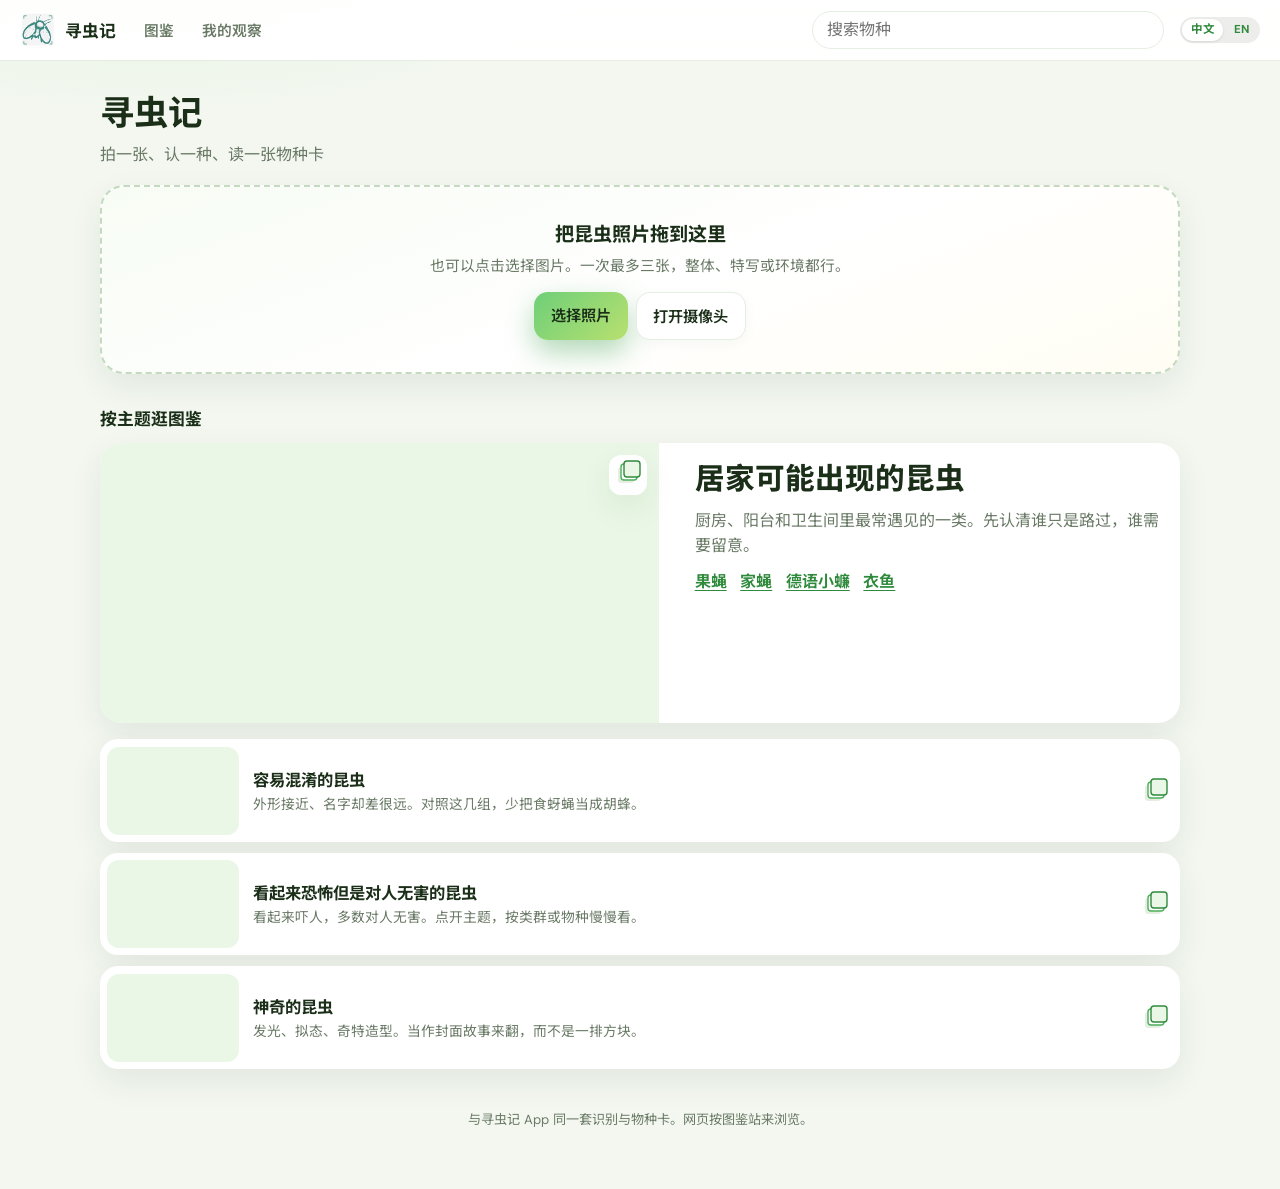
==== commit aceab286: "Publish 寻虫记 Web Demo" ====
--- a/index.html
+++ b/index.html
@@ -102,7 +102,7 @@
         }
       }
     </style>
-    <script type="module" crossorigin src="./assets/index-DX3j4954.js"></script>
+    <script type="module" crossorigin src="./assets/index-CJfDBZQu.js"></script>
     <link rel="stylesheet" crossorigin href="./assets/index-DfQtefUg.css">
   </head>
   <body>
